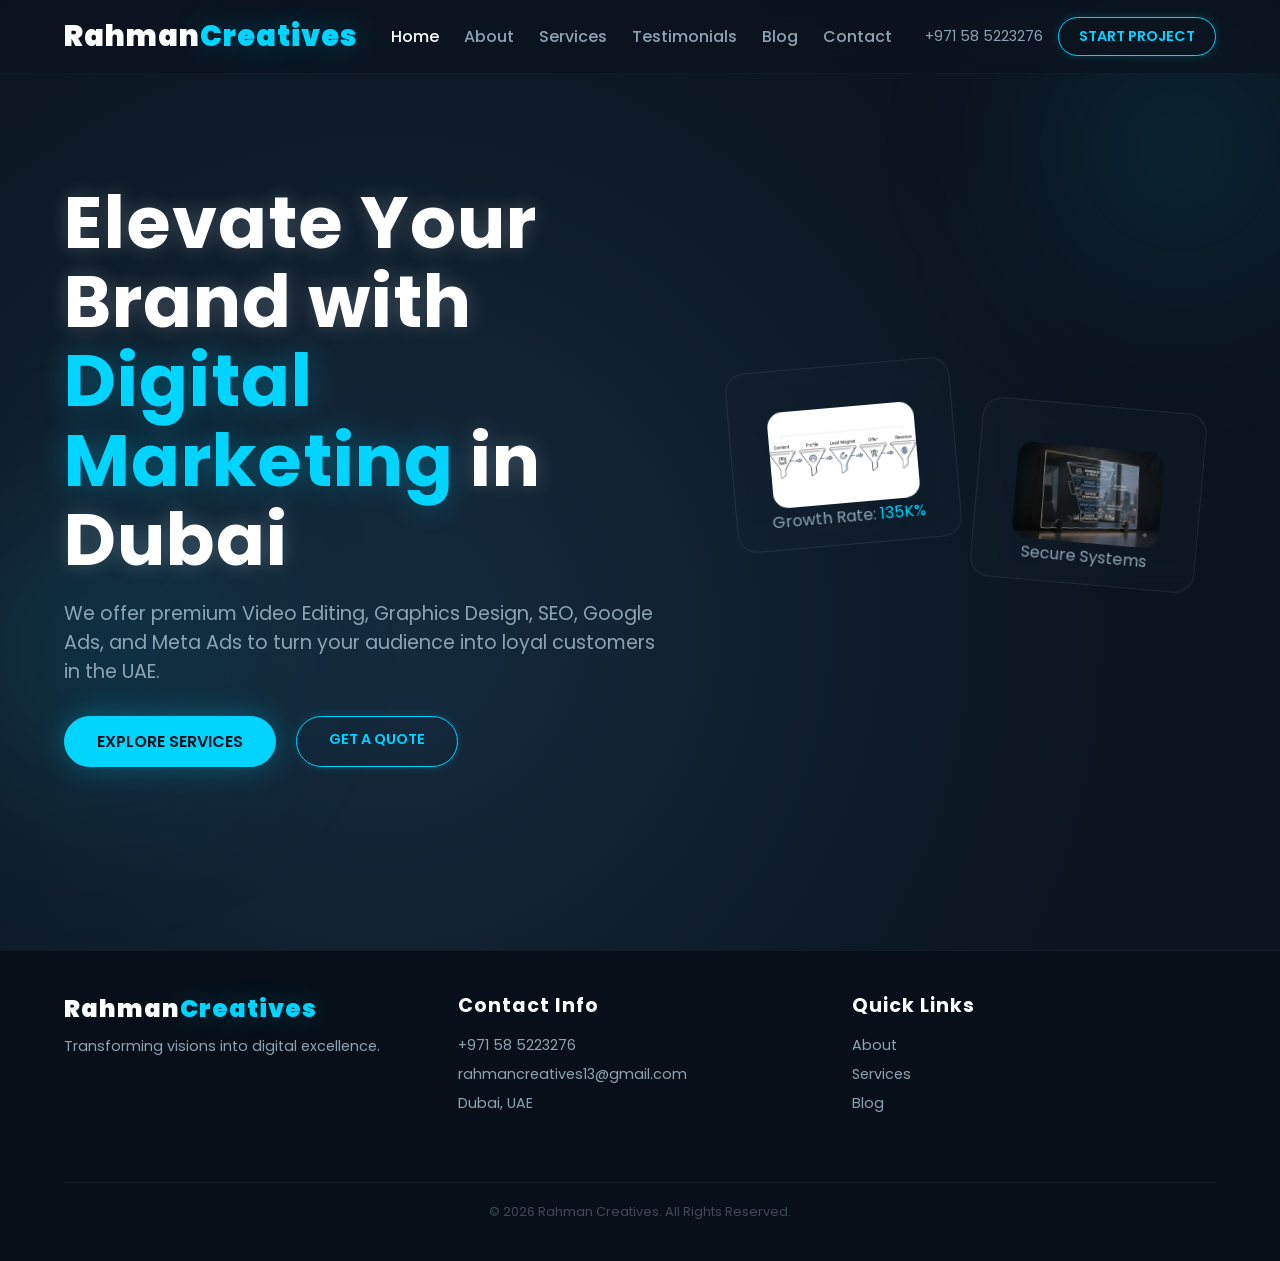
==== index.html @ 44f17cb0 "Update index.html" ====
<!DOCTYPE html>
<html lang="en">
<head><meta charset="UTF-8"><meta name="viewport" content="width=device-width, initial-scale=1.0">
    <title>Rahman Creatives | Digital Marketing Agency Dubai</title><link rel="stylesheet" href="style.css"></head>
   <meta name="google-site-verification" content="46YvqNjGT_FMGqteTcogHSU5U0Yq-ByYi4ok2h6NXv8" />

<script type="application/ld+json">
{
"@context": "https://schema.org",
"@type": "ProfessionalService",
"name": "Rahman Creatives",
"url": "https://www.rahmancreatives.com/",
"logo": "images/Rahman Creatives Logo PNG.png",
"description": "Dubai-based Digital Marketing Agency.",
"telephone": "+971585223276",
"address": {
"@type": "00000",
"addressLocality": "Dubai",
"addressCountry": "AE"
},
"areaServed": "AE",
"sameAs": [
"https://www.instagram.com/rahmancreatives",
"https://www.linkedin.com/company/rahmancreatives"
],
"hasOfferCatalog": {
"@type": "OfferCatalog",
"name": "Creative Services",
"itemListElement": [
{
"@type": "Offer",
"itemOffered": {
"@type": "Service",
"name": "Video Editing & Production"
}
},
{
"@type": "Offer",
"itemOffered": {
"@type": "Service",
"name": "Graphics Design & Branding"
}
},
{
"@type": "Offer",
"itemOffered": {
"@type": "Service",
"name": "Web Development"
}
},
{
"@type": "Offer",
"itemOffered": {
"@type": "Service",
"name": "Search Engine Optimization (SEO)"
}
}
]
}
}
</script>

<script src="https://analytics.ahrefs.com/analytics.js" data-key="FGDHFt4u7MllRqXrxPgzIg" async></script>
<body>
    <header>
        <div class="logo">Rahman<span>Creatives</span></div>
        <nav><ul class="nav-links">
            <li><a href="index.html" class="active">Home</a></li>
            <li><a href="about-us.html">About</a></li>
            <li><a href="services.html">Services</a></li>
            <li><a href="testimonial.html">Testimonials</a></li>
            <li><a href="blog.html">Blog</a></li>
            <li><a href="contact.html">Contact</a></li></ul><div class="menu-toggle">☰</div></nav>


        <div class="contact-info-header"><span>+971 58 5223276</span><a href="contact.html" class="btn-neon" style="padding: 8px 20px; text-decoration: none;">Start Project</a></div>
    </header>

    <section style="min-height: 100vh; display: flex; align-items: center; justify-content: space-between; gap: 40px; flex-wrap: wrap;">
        <div class="glow-orb left"></div><div class="glow-orb right"></div>
        <div style="max-width: 600px; position: relative; z-index: 10;">
            <h1 style="font-size: 4.5rem; line-height: 1.1; margin-bottom: 20px;" class="glow-text">Elevate Your Brand with <span class="neon-text">Digital Marketing</span> in Dubai</h1>
            <p style="color: var(--text-muted); font-size: 1.2rem; margin-bottom: 30px;">We offer premium Video Editing, Graphics Design, SEO, Google Ads, and Meta Ads to turn your audience into loyal customers in the UAE.</p>
            <div style="display: flex; gap: 20px;"><a href="services.html" class="btn-solid">Explore Services</a><a href="contact.html" class="btn-neon" style="text-decoration: none;">Get a Quote</a></div>
        </div>
        <div style="position: relative; z-index: 10; width: 100%; max-width: 500px; display: flex; flex-wrap: wrap; justify-content: center; gap: 20px;">
            <div class="glass-card" style="padding: 20px; width: 45%; height: 180px; transform: rotate(-5deg);">
                
                <div class="img-placeholder" style="height: 100%; background: transparent; border: none;"> <img src="Gemini_Generated_Image_khp34bkhp34bkhp3.png" alt="" style="object-fit: cover; width: 80%;height: 70%;border-radius: 15px;"></div>
                <p style="color: var(--text-muted); margin-top: -20px; text-align: center;">Growth Rate: <span class="neon-text">135K%</span></p>
            </div>
            <div class="glass-card" style="padding: 20px; width: 45%; height: 180px; margin-top: 40px; transform: rotate(5deg);">
                <div class="img-placeholder" style="height: 100%; background: transparent; border: none;"><img src="Monetization Diagram (Luxury Glass Board).png" alt="" style="object-fit: cover; width: 80%;height: 70%;border-radius: 15px;"></div>
                <p style="color: var(--text-muted); margin-top: -20px; text-align: center;">Secure Systems</p>
            </div>
        </div>
    </section>

    <footer>
        <div class="footer-col"><div class="logo" style="font-size: 1.5rem;">Rahman<span>Creatives</span></div><p style="margin-top: 10px;">Transforming visions into digital excellence.</p></div>
        <div class="footer-col"><h4>Contact Info</h4><a href="tel:+971585223276">+971 58 5223276</a><a href="mailto:rahmancreatives13@gmail.com">rahmancreatives13@gmail.com</a><p>Dubai, UAE</p></div>
        <div class="footer-col"><h4>Quick Links</h4><a href="about-us.html">About</a><a href="services.html">Services</a><a href="blog.html">Blog</a></div>
        <div class="copyright">© 2026 Rahman Creatives. All Rights Reserved.</div>
    </footer>
</body>
</html>
---- style.css ----
@import url('https://fonts.googleapis.com/css2?family=Poppins:wght@300;400;500;600;700&display=swap');

/* Fallback for Ronzino (Uses a heavy, bold System font if you don't own Ronzino) */
@font-face { font-family: 'Ronzino'; src: local('Montserrat'), local('Teko'), local('Orbitron'); font-weight: 800; font-display: swap; }

:root {
    --bg-deep: #0b131e;
    --bg-gradient-start: #142b3e;
    --text-main: #ffffff;
    --text-muted: #8ba4b4;
    --accent-cyan: #00d4ff;
    --glass-bg: rgba(17, 30, 43, 0.3);
    --glass-border: rgba(255, 255, 255, 0.08);
    --neon-glow: 0 0 30px rgba(0, 212, 255, 0.3);
    --font-display: 'Ronzino', 'Poppins', sans-serif;
    --font-body: 'Poppins', sans-serif;
}

* { margin: 0; padding: 0; box-sizing: border-box; }
body {
    font-family: var(--font-body);
    background-color: var(--bg-deep);
    background-image: radial-gradient(circle at 30% 50%, var(--bg-gradient-start) 0%, var(--bg-deep) 70%);
    color: var(--text-main);
    overflow-x: hidden;
}
h1, h2, h3, h4, .logo { font-family: var(--font-display); letter-spacing: 1px; }

/* --- Neon Glow Utilities --- */
.glass-card {
    background: var(--glass-bg);
    backdrop-filter: blur(12px);
    -webkit-backdrop-filter: blur(12px);
    border: 1px solid var(--glass-border);
    border-radius: 20px;
}
.glow-text { color: white; text-shadow: 0 0 20px rgba(255, 255, 255, 0.2); }
.neon-text { color: var(--accent-cyan); text-shadow: var(--neon-glow); }
.btn-neon {
    display: inline-block;
    background: transparent;
    color: var(--accent-cyan);
    border: 1px solid var(--accent-cyan);
    padding: 12px 32px;
    border-radius: 30px;
    font-weight: 600;
    font-family: var(--font-body);
    cursor: pointer;
    transition: all 0.3s ease;
    box-shadow: 0 0 10px rgba(0, 212, 255, 0.2);
    text-transform: uppercase;
    font-size: 0.9rem;
}
.btn-neon:hover { background: var(--accent-cyan); color: var(--bg-deep); box-shadow: var(--neon-glow); transform: translateY(-2px); text-decoration: none;}
.btn-solid {
    background: var(--accent-cyan); color: var(--bg-deep); border: 1px solid var(--accent-cyan);
    padding: 12px 32px; border-radius: 30px; font-weight: 600; cursor: pointer;
    transition: all 0.3s ease; box-shadow: var(--neon-glow); text-transform: uppercase; text-decoration: none;
}
.btn-solid:hover { box-shadow: 0 0 40px rgba(0, 212, 255, 0.6); transform: translateY(-2px); color: black; }

/* --- Animated Background Glows --- */
.glow-orb {
    position: absolute; width: 400px; height: 400px;
    background: radial-gradient(circle, rgba(0, 212, 255, 0.15), transparent 70%);
    border-radius: 50%; filter: blur(80px); z-index: 0; pointer-events: none;
    animation: floatGlow 10s infinite alternate ease-in-out;
}
.glow-orb.right { right: -100px; top: -50px; animation-delay: 2s; }
.glow-orb.left { left: -100px; bottom: 50px; }
@keyframes floatGlow {
    0% { transform: translate(0, 0) scale(1); }
    100% { transform: translate(30px, -30px) scale(1.2); }
}

/* --- Header --- */
header {
    position: fixed; top: 0; width: 100%; padding: 15px 5%; z-index: 1000;
    background: rgba(11, 19, 30, 0.7); backdrop-filter: blur(12px);
    border-bottom: 1px solid rgba(255,255,255,0.03);
    display: flex; justify-content: space-between; align-items: center;
}
.logo { font-size: 1.8rem; font-weight: 900; color: white; }
.logo span { color: var(--accent-cyan); text-shadow: var(--neon-glow); }
.nav-links { display: flex; gap: 25px; list-style: none; }
.nav-links a {
    font-weight: 500; color: var(--text-muted); text-decoration: none; transition: 0.3s; position: relative;
}
.nav-links a:hover, .nav-links a.active { color: white; }
.nav-links a::after {
    content: ''; position: absolute; width: 0%; height: 2px; bottom: -5px; left: 0;
    background: var(--accent-cyan); box-shadow: var(--neon-glow); transition: 0.3s;
}
.nav-links a:hover::after { width: 100%; }
.contact-info-header { display: flex; align-items: center; gap: 15px; color: var(--text-muted); font-size: 0.9rem;}
.menu-toggle { display: none; cursor: pointer; font-size: 1.5rem; color: white; }

@media (max-width: 900px) {
    .nav-links { display: none; flex-direction: column; position: absolute; top: 100%; left: 0; width: 100%; background: #0b131e; padding: 20px; border-bottom: 1px solid var(--accent-cyan); }
    .nav-links.active { display: flex; }
    .menu-toggle { display: block; }
    .contact-info-header span { display: none; }
}

/* --- Global Elements --- */
section { padding: 100px 5% 50px; position: relative; }
.section-title { text-align: center; margin-bottom: 50px; position: relative; z-index: 10;}
.section-title h2 { font-size: 3rem; margin-bottom: 10px; }
.section-title p { color: var(--text-muted); font-size: 1.1rem; }

/* Shimmering Image Placeholder */
.img-placeholder {
    background: linear-gradient(110deg, #1c2a39 30%, #2b3f53 50%, #1c2a39 70%);
    background-size: 200% 100%;
    animation: shimmer 3s infinite;
    border-radius: 15px; width: 100%; height: 300px;
    display: flex; align-items: center; justify-content: center;
    color: #4b657b; font-weight: 500; border: 1px solid rgba(255,255,255,0.05);
    position: relative; overflow: hidden;
}
.img-placeholder::before {
    content: ''; position: absolute; top: 0; left: -100%; width: 100%; height: 100%;
    background: linear-gradient(90deg, transparent, rgba(0, 212, 255, 0.1), transparent);
    animation: lightSweep 4s infinite;
}
@keyframes shimmer { 0% { background-position: -200% 0; } 100% { background-position: 200% 0; } }
@keyframes lightSweep { 0% { left: -100%; } 100% { left: 100%; } }

/* --- Footer --- */
footer {
    background: #080f18; padding: 40px 5%; border-top: 1px solid rgba(255,255,255,0.05);
    display: flex; flex-wrap: wrap; gap: 30px; margin-top: 50px;
}
.footer-col { flex: 1; min-width: 200px; }
.footer-col h4 { margin-bottom: 15px; font-size: 1.2rem; }
.footer-col p, .footer-col a { color: var(--text-muted); display: block; margin-bottom: 8px; font-size: 0.9rem; text-decoration: none; }
.footer-col a:hover { color: var(--accent-cyan); }
.copyright { width: 100%; text-align: center; margin-top: 30px; color: #3b4b5a; font-size: 0.8rem; border-top: 1px solid rgba(255,255,255,0.05); padding-top: 20px; }
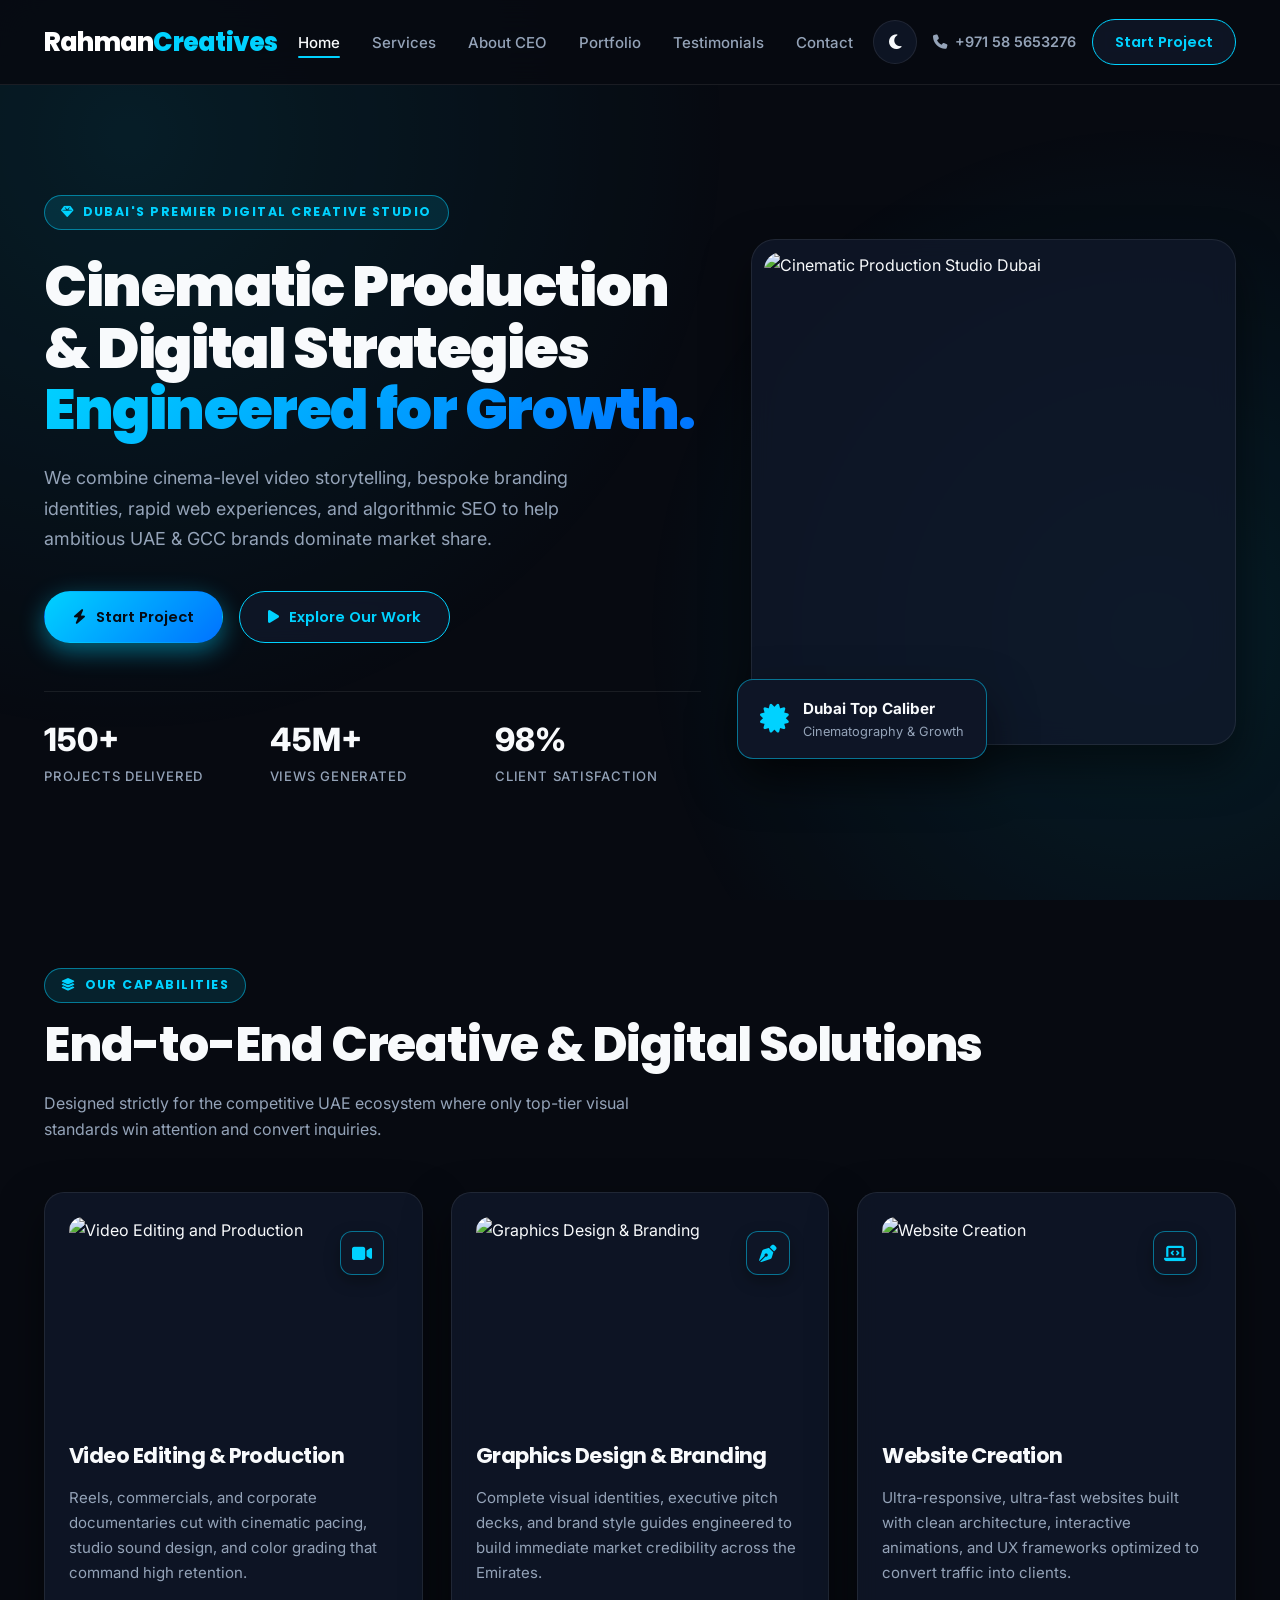
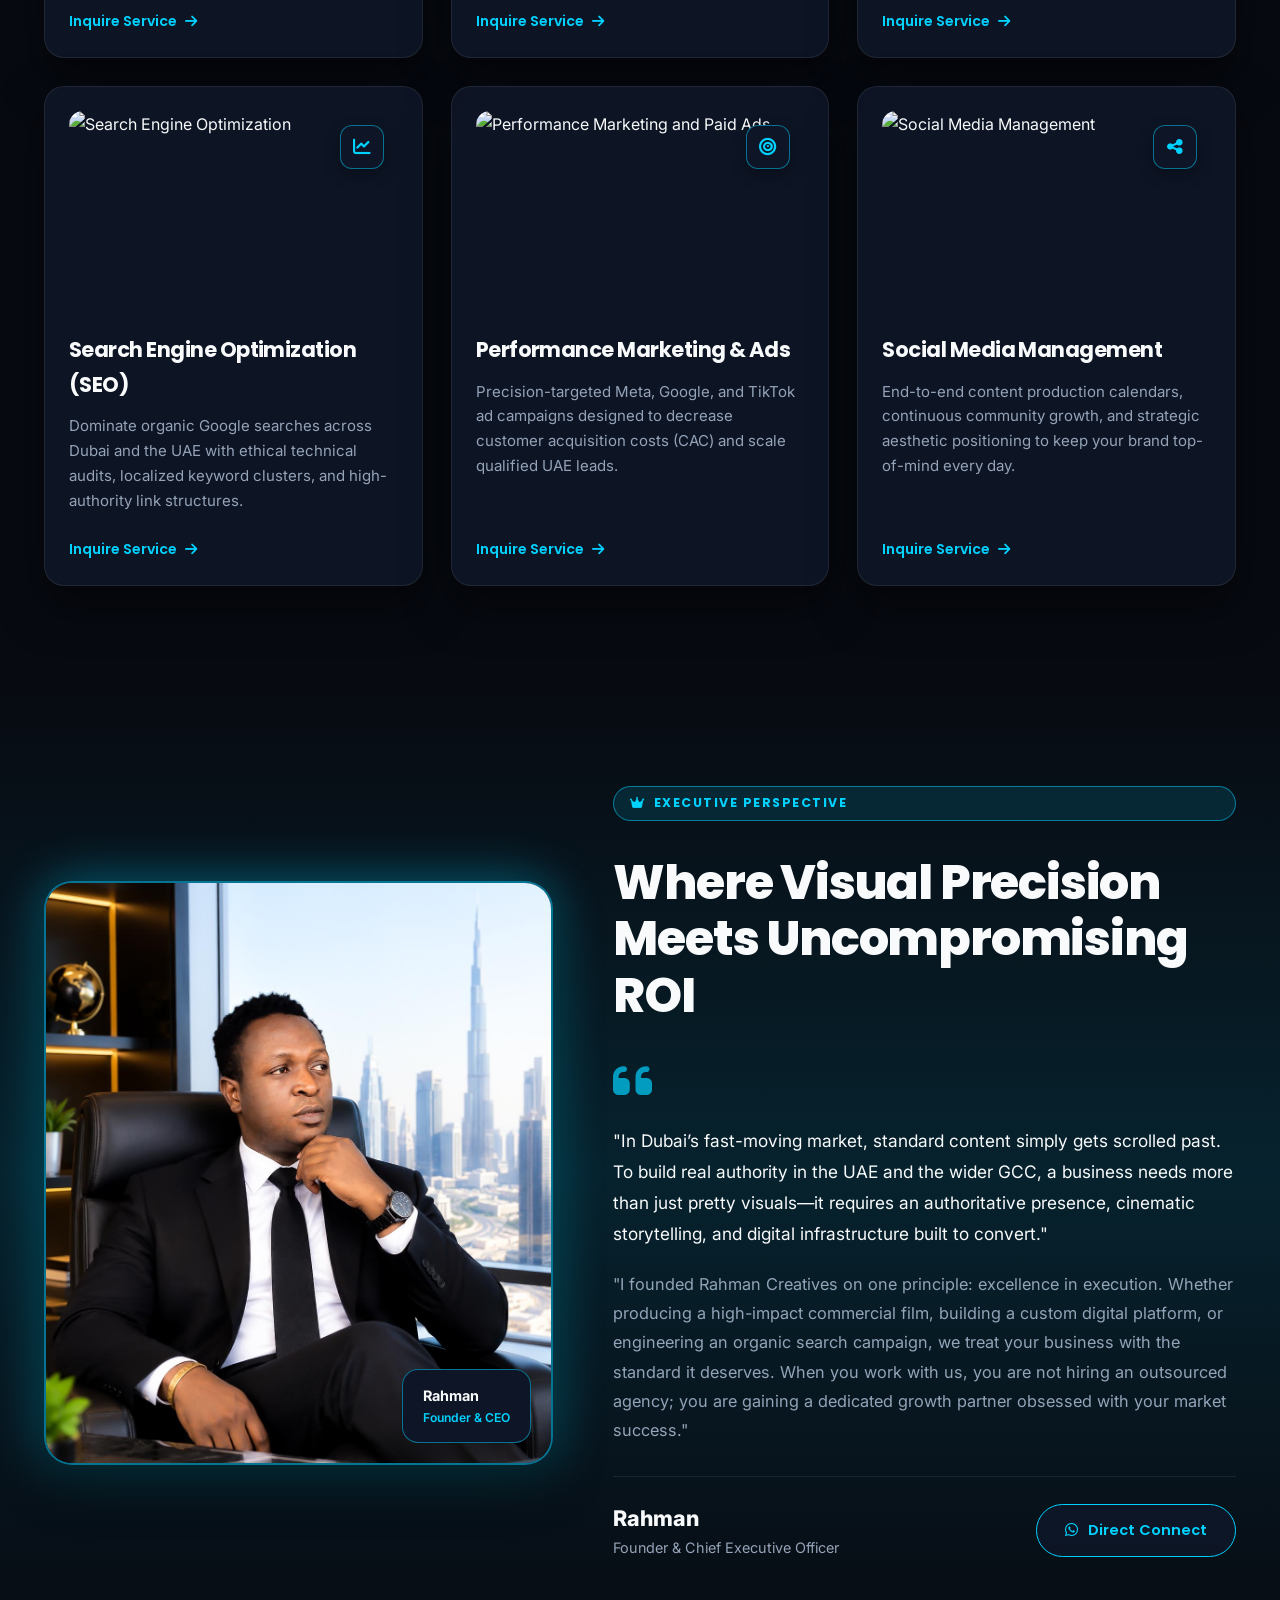
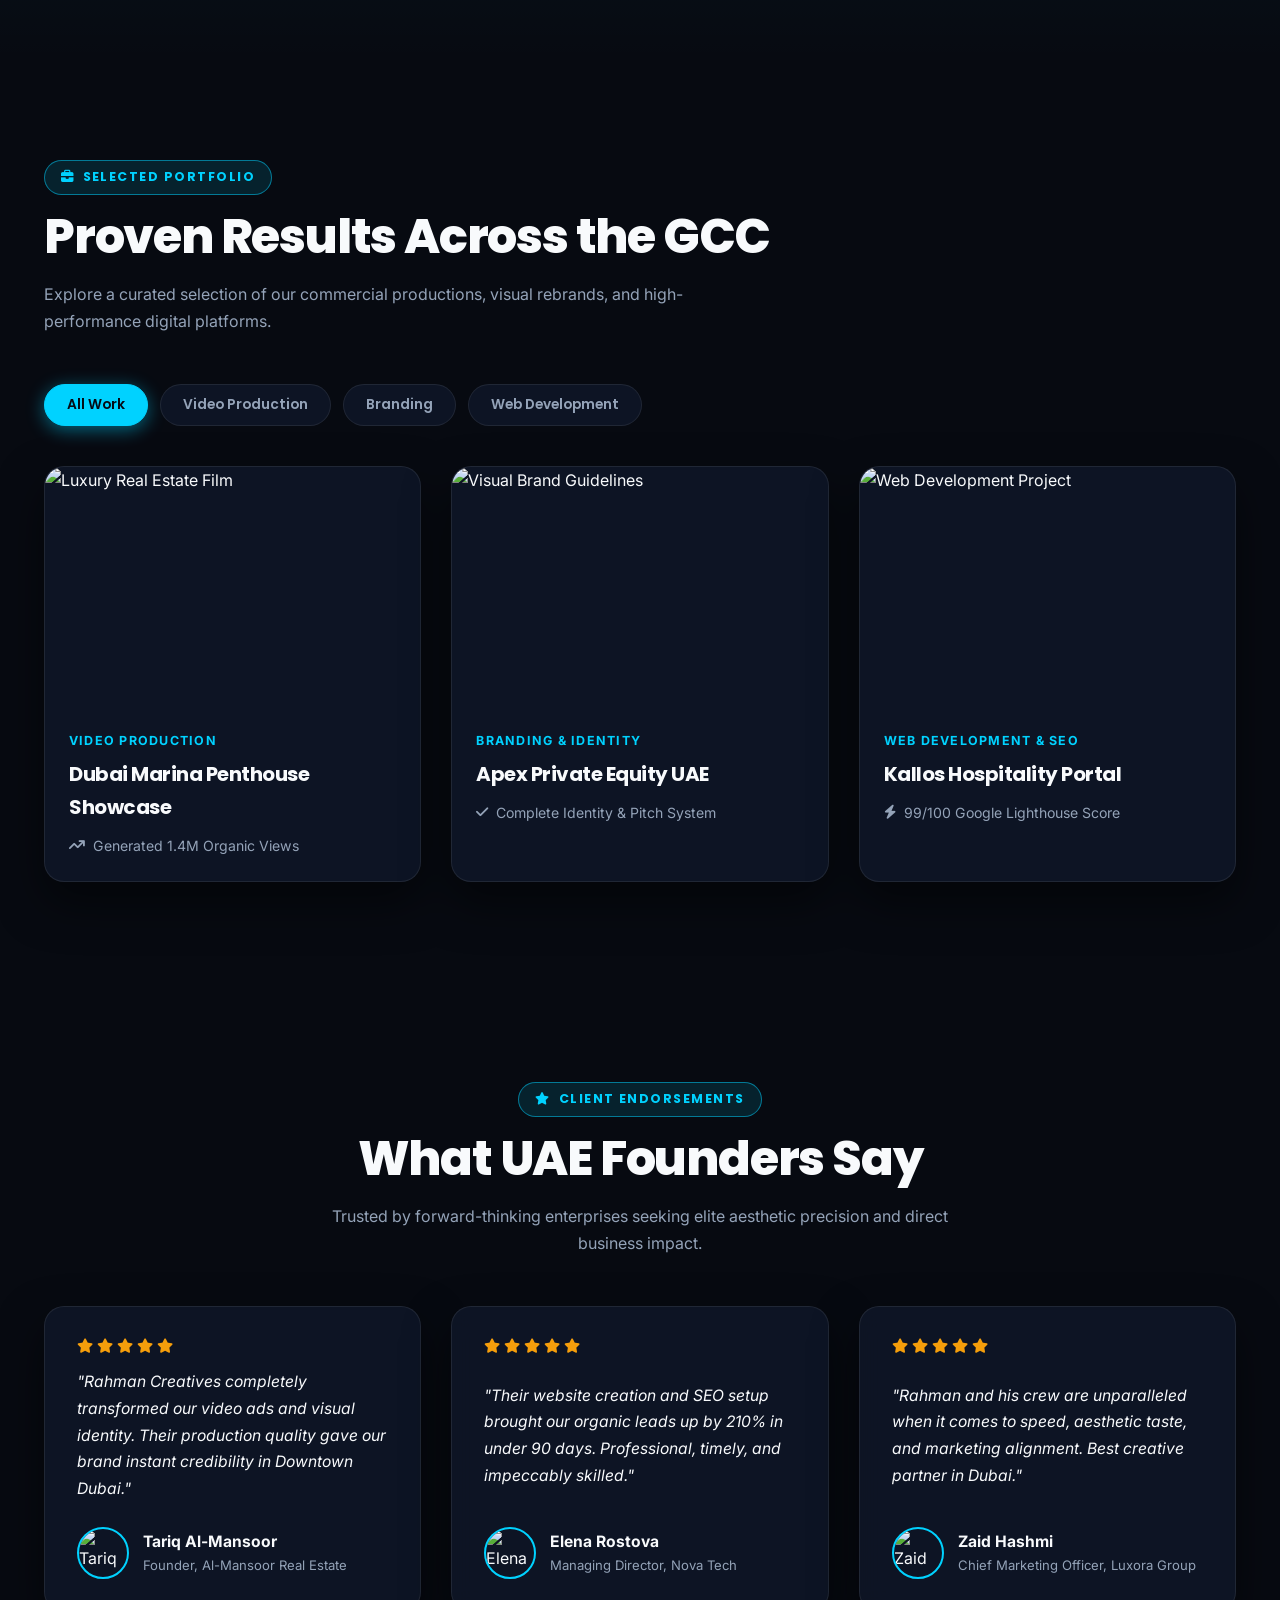
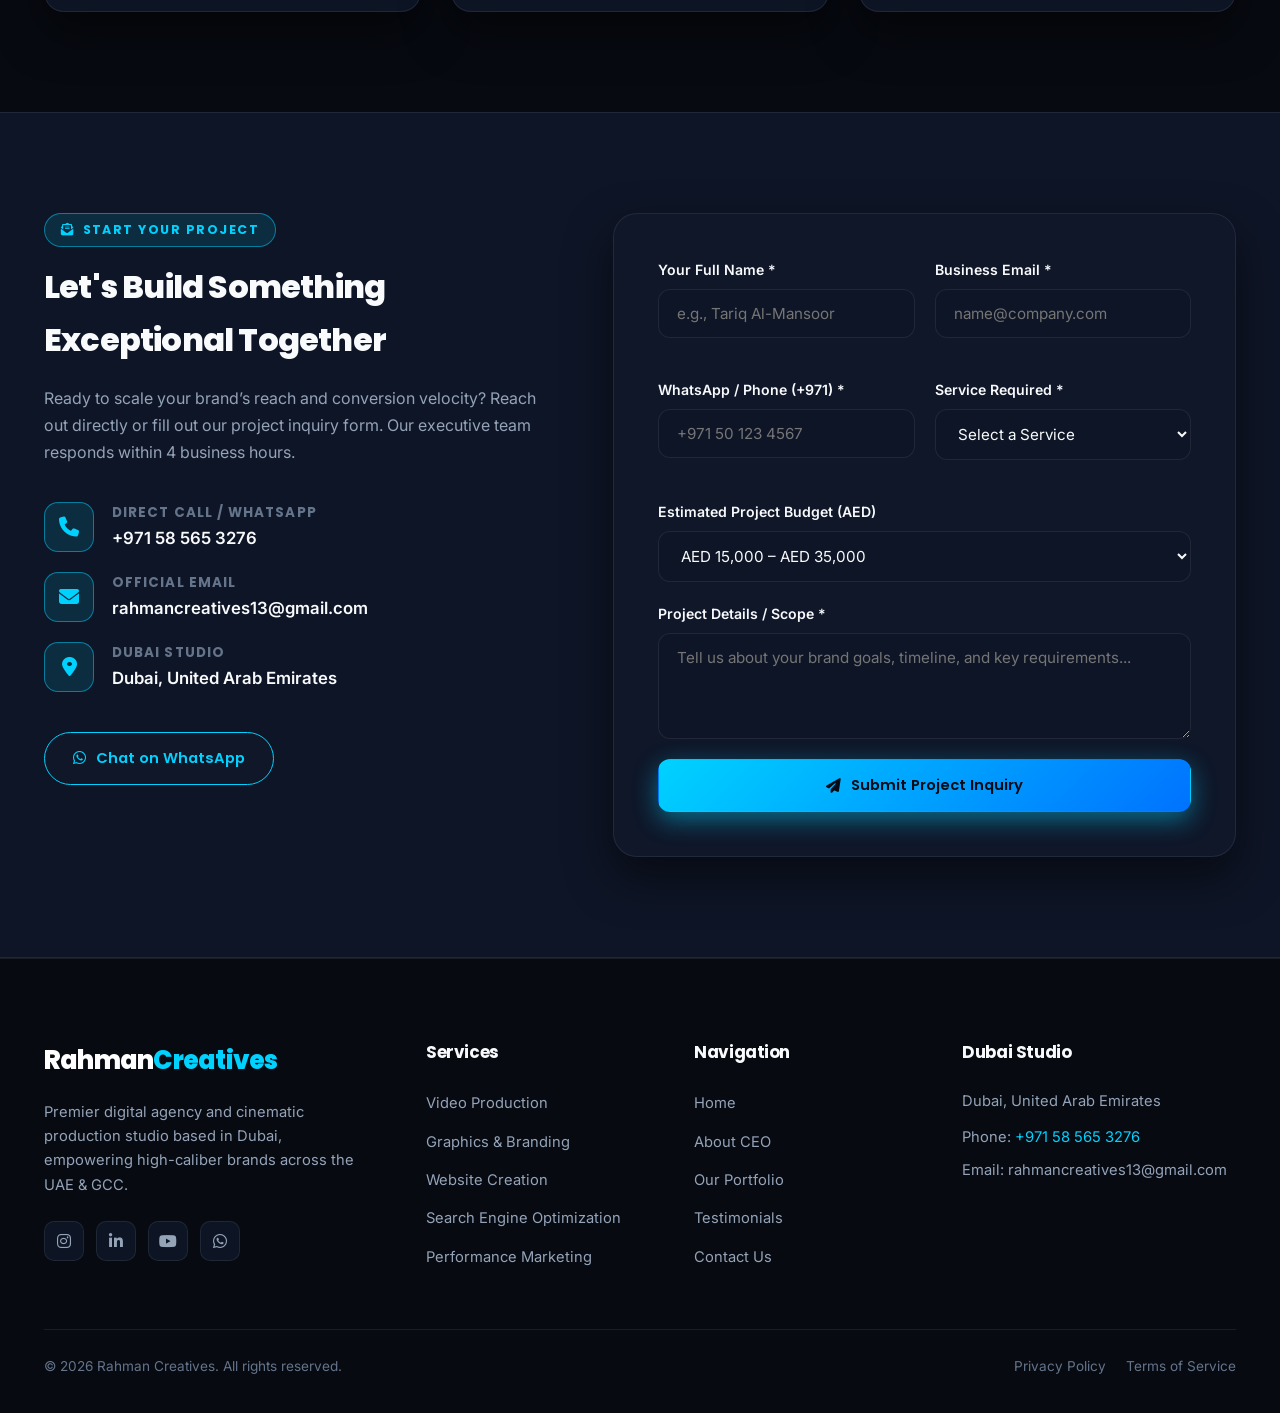
==== commit 498c4c1c: "Rename rahmancreatives_luxury_agency_website (2).html to index.html" ====
--- a/index.html
+++ b/index.html
@@ -1,106 +1,2343 @@
-<!DOCTYPE html>
-<html lang="en">
-<head><meta charset="UTF-8"><meta name="viewport" content="width=device-width, initial-scale=1.0">
-    <title>Rahman Creatives | Digital Marketing Agency Dubai</title><link rel="stylesheet" href="style.css"></head>
-   <meta name="google-site-verification" content="46YvqNjGT_FMGqteTcogHSU5U0Yq-ByYi4ok2h6NXv8" />
-
-<script type="application/ld+json">
-{
-"@context": "https://schema.org",
-"@type": "ProfessionalService",
-"name": "Rahman Creatives",
-"url": "https://www.rahmancreatives.com/",
-"logo": "images/Rahman Creatives Logo PNG.png",
-"description": "Dubai-based Digital Marketing Agency.",
-"telephone": "+971585223276",
-"address": {
-"@type": "00000",
-"addressLocality": "Dubai",
-"addressCountry": "AE"
-},
-"areaServed": "AE",
-"sameAs": [
-"https://www.instagram.com/rahmancreatives",
-"https://www.linkedin.com/company/rahmancreatives"
-],
-"hasOfferCatalog": {
-"@type": "OfferCatalog",
-"name": "Creative Services",
-"itemListElement": [
-{
-"@type": "Offer",
-"itemOffered": {
-"@type": "Service",
-"name": "Video Editing & Production"
-}
-},
-{
-"@type": "Offer",
-"itemOffered": {
-"@type": "Service",
-"name": "Graphics Design & Branding"
-}
-},
-{
-"@type": "Offer",
-"itemOffered": {
-"@type": "Service",
-"name": "Web Development"
-}
-},
-{
-"@type": "Offer",
-"itemOffered": {
-"@type": "Service",
-"name": "Search Engine Optimization (SEO)"
-}
-}
-]
-}
-}
-</script>
-
-<script src="https://analytics.ahrefs.com/analytics.js" data-key="FGDHFt4u7MllRqXrxPgzIg" async></script>
-<body>
-    <header>
-        <div class="logo">Rahman<span>Creatives</span></div>
-        <nav><ul class="nav-links">
-            <li><a href="index.html" class="active">Home</a></li>
-            <li><a href="about-us.html">About</a></li>
-            <li><a href="services.html">Services</a></li>
-            <li><a href="testimonial.html">Testimonials</a></li>
-            <li><a href="blog.html">Blog</a></li>
-            <li><a href="contact.html">Contact</a></li></ul><div class="menu-toggle">☰</div></nav>
-
-
-        <div class="contact-info-header"><span>+971 58 5223276</span><a href="contact.html" class="btn-neon" style="padding: 8px 20px; text-decoration: none;">Start Project</a></div>
-    </header>
-
-    <section style="min-height: 100vh; display: flex; align-items: center; justify-content: space-between; gap: 40px; flex-wrap: wrap;">
-        <div class="glow-orb left"></div><div class="glow-orb right"></div>
-        <div style="max-width: 600px; position: relative; z-index: 10;">
-            <h1 style="font-size: 4.5rem; line-height: 1.1; margin-bottom: 20px;" class="glow-text">Elevate Your Brand with <span class="neon-text">Digital Marketing</span> in Dubai</h1>
-            <p style="color: var(--text-muted); font-size: 1.2rem; margin-bottom: 30px;">We offer premium Video Editing, Graphics Design, SEO, Google Ads, and Meta Ads to turn your audience into loyal customers in the UAE.</p>
-            <div style="display: flex; gap: 20px;"><a href="services.html" class="btn-solid">Explore Services</a><a href="contact.html" class="btn-neon" style="text-decoration: none;">Get a Quote</a></div>
-        </div>
-        <div style="position: relative; z-index: 10; width: 100%; max-width: 500px; display: flex; flex-wrap: wrap; justify-content: center; gap: 20px;">
-            <div class="glass-card" style="padding: 20px; width: 45%; height: 180px; transform: rotate(-5deg);">
-                
-                <div class="img-placeholder" style="height: 100%; background: transparent; border: none;"> <img src="Gemini_Generated_Image_khp34bkhp34bkhp3.png" alt="" style="object-fit: cover; width: 80%;height: 70%;border-radius: 15px;"></div>
-                <p style="color: var(--text-muted); margin-top: -20px; text-align: center;">Growth Rate: <span class="neon-text">135K%</span></p>
-            </div>
-            <div class="glass-card" style="padding: 20px; width: 45%; height: 180px; margin-top: 40px; transform: rotate(5deg);">
-                <div class="img-placeholder" style="height: 100%; background: transparent; border: none;"><img src="Monetization Diagram (Luxury Glass Board).png" alt="" style="object-fit: cover; width: 80%;height: 70%;border-radius: 15px;"></div>
-                <p style="color: var(--text-muted); margin-top: -20px; text-align: center;">Secure Systems</p>
-            </div>
-        </div>
-    </section>
-
-    <footer>
-        <div class="footer-col"><div class="logo" style="font-size: 1.5rem;">Rahman<span>Creatives</span></div><p style="margin-top: 10px;">Transforming visions into digital excellence.</p></div>
-        <div class="footer-col"><h4>Contact Info</h4><a href="tel:+971585223276">+971 58 5223276</a><a href="mailto:rahmancreatives13@gmail.com">rahmancreatives13@gmail.com</a><p>Dubai, UAE</p></div>
-        <div class="footer-col"><h4>Quick Links</h4><a href="about-us.html">About</a><a href="services.html">Services</a><a href="blog.html">Blog</a></div>
-        <div class="copyright">© 2026 Rahman Creatives. All Rights Reserved.</div>
-    </footer>
-</body>
-</html>
+<!doctype html>
+<html lang="en" data-theme="dark">
+  <head>
+    <meta charset="UTF-8" />
+    <meta name="viewport" content="width=device-width, initial-scale=1.0" />
+    <title>
+      Rahman Creatives | Dubai's Premier Digital Agency & Production Studio
+    </title>
+    <meta
+      name="description"
+      content="Cinematic video production, bespoke branding, ultra-fast website creation, and high-impact SEO for UAE enterprises."
+    />
+
+    <!-- Google Fonts: Poppins (Display/Headings) & Inter (Body) -->
+    <link rel="preconnect" href="https://fonts.googleapis.com" />
+    <link rel="preconnect" href="https://fonts.gstatic.com" crossorigin />
+    <link
+      href="https://fonts.googleapis.com/css2?family=Inter:wght@300;400;500;600;700&family=Poppins:wght@400;500;600;700;800;900&display=swap"
+      rel="stylesheet"
+    />
+
+    <!-- FontAwesome Icons -->
+    <link
+      rel="stylesheet"
+      href="https://cdnjs.cloudflare.com/ajax/libs/font-awesome/6.5.1/css/all.min.css"
+    />
+
+    <style>
+      /* ==========================================================================
+       THEME VARIABLES & DESIGN SYSTEM (DARK & LIGHT HIGH-CONTRAST)
+       ========================================================================== */
+      :root {
+        /* Dark Theme Defaults */
+        --bg-body: #070a11;
+        --bg-surface: #0e1526;
+        --bg-card: rgba(16, 24, 43, 0.75);
+        --bg-card-hover: rgba(23, 35, 62, 0.9);
+        --bg-header: rgba(7, 10, 17, 0.88);
+
+        --text-main: #f8fafc;
+        --text-muted: #94a3b8;
+        --text-dim: #64748b;
+        --logo-rahman: #ffffff;
+
+        --cyan-accent: #00d2ff;
+        --cyan-glow: rgba(0, 210, 255, 0.45);
+        --cyan-subtle: rgba(0, 210, 255, 0.12);
+        --border-subtle: rgba(255, 255, 255, 0.08);
+        --border-hover: rgba(0, 210, 255, 0.5);
+
+        --card-shadow: 0 20px 45px rgba(0, 0, 0, 0.5);
+        --accent-grad: linear-gradient(135deg, #00d2ff 0%, #0072ff 100%);
+        --btn-text-color: #050b14;
+
+        --font-heading: "Poppins", sans-serif;
+        --font-body: "Inter", sans-serif;
+        --transition-default: all 0.35s cubic-bezier(0.16, 1, 0.3, 1);
+      }
+
+      [data-theme="light"] {
+        /* Light Theme (Crisp, High-Contrast Studio Aesthetic) */
+        --bg-body: #f8fafc;
+        --bg-surface: #ffffff;
+        --bg-card: rgba(255, 255, 255, 0.9);
+        --bg-card-hover: #ffffff;
+        --bg-header: rgba(248, 250, 252, 0.92);
+
+        --text-main: #0f172a;
+        --text-muted: #334155;
+        --text-dim: #64748b;
+        --logo-rahman: #0f172a;
+
+        --cyan-accent: #0090b8;
+        --cyan-glow: rgba(0, 144, 184, 0.25);
+        --cyan-subtle: rgba(0, 144, 184, 0.1);
+        --border-subtle: rgba(15, 23, 42, 0.1);
+        --border-hover: rgba(0, 144, 184, 0.6);
+
+        --card-shadow: 0 15px 35px rgba(15, 23, 42, 0.07);
+        --accent-grad: linear-gradient(135deg, #0090b8 0%, #0056b3 100%);
+        --btn-text-color: #ffffff;
+      }
+
+      /* Reset & Global */
+      *,
+      *::before,
+      *::after {
+        box-sizing: border-box;
+        margin: 0;
+        padding: 0;
+      }
+
+      html {
+        scroll-behavior: smooth;
+      }
+
+      body {
+        background-color: var(--bg-body);
+        color: var(--text-main);
+        font-family: var(--font-body);
+        line-height: 1.65;
+        overflow-x: hidden;
+        transition:
+          background-color 0.4s ease,
+          color 0.4s ease;
+        -webkit-font-smoothing: antialiased;
+      }
+
+      h1,
+      h2,
+      h3,
+      h4,
+      h5,
+      h6 {
+        font-family: var(--font-heading);
+        letter-spacing: -0.025em;
+        color: var(--text-main);
+      }
+
+      a {
+        text-decoration: none;
+        color: inherit;
+      }
+
+      img {
+        max-width: 100%;
+        height: auto;
+        display: block;
+      }
+
+      /* Subtle ambient background glow */
+      .ambient-glow {
+        position: fixed;
+        inset: 0;
+        pointer-events: none;
+        z-index: 0;
+        background:
+          radial-gradient(
+            circle at 10% 15%,
+            var(--cyan-subtle) 0%,
+            transparent 45%
+          ),
+          radial-gradient(
+            circle at 90% 70%,
+            var(--cyan-subtle) 0%,
+            transparent 40%
+          );
+        opacity: 0.8;
+      }
+
+      .container {
+        width: 100%;
+        max-width: 1240px;
+        margin: 0 auto;
+        padding: 0 24px;
+        position: relative;
+        z-index: 1;
+      }
+
+      /* Common Components & Badges */
+      .badge {
+        display: inline-flex;
+        align-items: center;
+        gap: 8px;
+        padding: 6px 16px;
+        border-radius: 9999px;
+        font-family: var(--font-heading);
+        font-size: 0.78rem;
+        font-weight: 700;
+        letter-spacing: 0.12em;
+        text-transform: uppercase;
+        color: var(--cyan-accent);
+        background: var(--cyan-subtle);
+        border: 1px solid var(--border-hover);
+        margin-bottom: 14px;
+      }
+
+      .section-title {
+        font-size: clamp(2rem, 3.8vw, 3rem);
+        font-weight: 800;
+        line-height: 1.18;
+        margin-bottom: 16px;
+      }
+
+      .section-desc {
+        color: var(--text-muted);
+        font-size: clamp(1rem, 1.2vw, 1.1rem);
+        max-width: 650px;
+        margin-bottom: 50px;
+      }
+
+      /* Button System */
+      .btn {
+        display: inline-flex;
+        align-items: center;
+        justify-content: center;
+        gap: 10px;
+        padding: 13px 28px;
+        border-radius: 9999px;
+        font-family: var(--font-heading);
+        font-weight: 600;
+        font-size: 0.92rem;
+        cursor: pointer;
+        border: 1px solid transparent;
+        transition: var(--transition-default);
+        text-align: center;
+      }
+
+      .btn-primary {
+        background: var(--accent-grad);
+        color: var(--btn-text-color);
+        box-shadow: 0 8px 24px var(--cyan-glow);
+      }
+
+      .btn-primary:hover {
+        transform: translateY(-2px);
+        box-shadow: 0 12px 32px var(--cyan-glow);
+      }
+
+      .btn-outline {
+        background: var(--bg-card);
+        border-color: var(--cyan-accent);
+        color: var(--cyan-accent);
+        backdrop-filter: blur(8px);
+      }
+
+      .btn-outline:hover {
+        background: var(--cyan-subtle);
+        transform: translateY(-2px);
+      }
+
+      /* ==========================================================================
+       HEADER & NAVIGATION
+       ========================================================================== */
+      header {
+        position: sticky;
+        top: 0;
+        z-index: 100;
+        background: var(--bg-header);
+        backdrop-filter: blur(18px);
+        -webkit-backdrop-filter: blur(18px);
+        border-bottom: 1px solid var(--border-subtle);
+        transition: background 0.3s ease;
+      }
+
+      .nav-wrapper {
+        display: flex;
+        align-items: center;
+        justify-content: space-between;
+        height: 84px;
+      }
+
+      .brand-logo {
+        font-family: var(--font-heading);
+        font-size: 1.6rem;
+        font-weight: 800;
+        letter-spacing: -0.03em;
+        display: flex;
+        align-items: center;
+      }
+
+      .brand-logo .part-rahman {
+        color: var(--logo-rahman);
+        transition: color 0.3s ease;
+      }
+
+      .brand-logo .part-creatives {
+        color: #00d2ff;
+      }
+
+      [data-theme="light"] .brand-logo .part-creatives {
+        color: #0090b8;
+      }
+
+      .nav-links {
+        display: flex;
+        align-items: center;
+        gap: 32px;
+        list-style: none;
+      }
+
+      .nav-links a {
+        font-size: 0.94rem;
+        font-weight: 500;
+        color: var(--text-muted);
+        transition: var(--transition-default);
+        position: relative;
+      }
+
+      .nav-links a:hover,
+      .nav-links a.active {
+        color: var(--text-main);
+      }
+
+      .nav-links a.active::after {
+        content: "";
+        position: absolute;
+        bottom: -6px;
+        left: 0;
+        width: 100%;
+        height: 2px;
+        background: var(--cyan-accent);
+        border-radius: 2px;
+      }
+
+      .nav-actions {
+        display: flex;
+        align-items: center;
+        gap: 16px;
+      }
+
+      .phone-link {
+        display: flex;
+        align-items: center;
+        gap: 8px;
+        color: var(--text-muted);
+        font-size: 0.9rem;
+        font-weight: 600;
+        transition: var(--transition-default);
+      }
+
+      .phone-link:hover {
+        color: var(--cyan-accent);
+      }
+
+      .header-cta-btn {
+        display: inline-flex;
+      }
+
+      /* Theme Switcher Button */
+      .theme-toggle-btn {
+        width: 44px;
+        height: 44px;
+        border-radius: 50%;
+        background: var(--bg-card);
+        border: 1px solid var(--border-subtle);
+        color: var(--text-main);
+        display: flex;
+        align-items: center;
+        justify-content: center;
+        cursor: pointer;
+        font-size: 1.05rem;
+        transition: var(--transition-default);
+        flex-shrink: 0;
+      }
+
+      .theme-toggle-btn:hover {
+        border-color: var(--cyan-accent);
+        color: var(--cyan-accent);
+        transform: rotate(20deg);
+      }
+
+      .mobile-menu-toggle {
+        display: none;
+        width: 44px;
+        height: 44px;
+        border-radius: 12px;
+        background: var(--bg-card);
+        border: 1px solid var(--border-subtle);
+        color: var(--text-main);
+        font-size: 1.25rem;
+        cursor: pointer;
+        align-items: center;
+        justify-content: center;
+        transition: var(--transition-default);
+        flex-shrink: 0;
+      }
+
+      .mobile-menu-toggle:hover {
+        border-color: var(--cyan-accent);
+        color: var(--cyan-accent);
+      }
+
+      /* Mobile Navigation Drawer */
+      .mobile-nav {
+        display: none;
+        position: fixed;
+        top: 84px;
+        left: 0;
+        width: 100%;
+        max-height: calc(100vh - 84px);
+        overflow-y: auto;
+        background: var(--bg-surface);
+        border-bottom: 1px solid var(--border-subtle);
+        padding: 24px;
+        box-shadow: 0 20px 40px rgba(0, 0, 0, 0.35);
+        z-index: 99;
+        transform: translateY(-120%);
+        transition: transform 0.4s cubic-bezier(0.16, 1, 0.3, 1);
+      }
+
+      .mobile-nav.open {
+        transform: translateY(0);
+      }
+
+      .mobile-nav ul {
+        list-style: none;
+        display: flex;
+        flex-direction: column;
+        gap: 16px;
+        margin-bottom: 24px;
+      }
+
+      .mobile-nav ul li a {
+        font-size: 1.1rem;
+        font-weight: 600;
+        color: var(--text-main);
+        display: block;
+        padding: 6px 0;
+        transition: color 0.2s ease;
+      }
+
+      .mobile-nav ul li a:hover {
+        color: var(--cyan-accent);
+      }
+
+      .mobile-nav-footer {
+        display: flex;
+        flex-direction: column;
+        gap: 14px;
+        padding-top: 18px;
+        border-top: 1px solid var(--border-subtle);
+      }
+
+      .mobile-phone-link {
+        display: flex;
+        align-items: center;
+        justify-content: center;
+        gap: 10px;
+        padding: 12px;
+        border-radius: 12px;
+        background: var(--cyan-subtle);
+        color: var(--cyan-accent);
+        font-weight: 600;
+        font-size: 0.95rem;
+        border: 1px solid var(--border-hover);
+      }
+
+      .mobile-cta-btn {
+        width: 100%;
+        border-radius: 12px;
+        padding: 14px;
+      }
+
+      /* ==========================================================================
+       HERO SECTION
+       ========================================================================== */
+      .hero-section {
+        padding: clamp(60px, 10vw, 110px) 0 80px;
+      }
+
+      .hero-grid {
+        display: grid;
+        grid-template-columns: 1.15fr 0.85fr;
+        gap: 50px;
+        align-items: center;
+      }
+
+      .hero-title {
+        font-size: clamp(2.5rem, 4.4vw, 4rem);
+        font-weight: 900;
+        line-height: 1.1;
+        margin: 12px 0 22px;
+      }
+
+      .hero-title .highlight {
+        background: var(--accent-grad);
+        -webkit-background-clip: text;
+        -webkit-text-fill-color: transparent;
+      }
+
+      .hero-subtitle {
+        color: var(--text-muted);
+        font-size: clamp(1.05rem, 1.4vw, 1.2rem);
+        line-height: 1.7;
+        margin-bottom: 36px;
+        max-width: 580px;
+      }
+
+      .hero-cta-group {
+        display: flex;
+        flex-wrap: wrap;
+        gap: 16px;
+        margin-bottom: 48px;
+      }
+
+      .hero-metrics {
+        display: grid;
+        grid-template-columns: repeat(3, 1fr);
+        gap: 20px;
+        padding-top: 32px;
+        border-top: 1px solid var(--border-subtle);
+      }
+
+      .metric-value {
+        font-size: clamp(1.8rem, 2.5vw, 2.3rem);
+        font-weight: 800;
+        color: var(--text-main);
+        display: block;
+        line-height: 1;
+        margin-bottom: 6px;
+      }
+
+      .metric-label {
+        font-size: 0.82rem;
+        text-transform: uppercase;
+        letter-spacing: 0.06em;
+        color: var(--text-muted);
+        font-weight: 500;
+      }
+
+      .hero-visual-card {
+        position: relative;
+        border-radius: 24px;
+        padding: 12px;
+        background: var(--bg-card);
+        border: 1px solid var(--border-subtle);
+        box-shadow: var(--card-shadow);
+        backdrop-filter: blur(12px);
+      }
+
+      .hero-img-main {
+        width: 100%;
+        height: 480px;
+        object-fit: cover;
+        border-radius: 18px;
+      }
+
+      .hero-floating-stat {
+        position: absolute;
+        bottom: -15px;
+        left: -15px;
+        background: var(--bg-surface);
+        border: 1px solid var(--border-hover);
+        box-shadow: var(--card-shadow);
+        padding: 16px 22px;
+        border-radius: 16px;
+        display: flex;
+        align-items: center;
+        gap: 14px;
+      }
+
+      .hero-floating-stat i {
+        font-size: 1.8rem;
+        color: var(--cyan-accent);
+      }
+
+      /* ==========================================================================
+       SERVICES SECTION
+       ========================================================================== */
+      .services-section {
+        padding: 100px 0;
+      }
+
+      .services-grid {
+        display: grid;
+        grid-template-columns: repeat(auto-fit, minmax(320px, 1fr));
+        gap: 28px;
+      }
+
+      .service-card {
+        background: var(--bg-card);
+        border: 1px solid var(--border-subtle);
+        border-radius: 20px;
+        padding: 24px;
+        box-shadow: var(--card-shadow);
+        backdrop-filter: blur(12px);
+        transition: var(--transition-default);
+        display: flex;
+        flex-direction: column;
+      }
+
+      .service-card:hover {
+        background: var(--bg-card-hover);
+        border-color: var(--border-hover);
+        transform: translateY(-8px);
+        box-shadow: 0 25px 50px var(--cyan-glow);
+      }
+
+      .service-media {
+        position: relative;
+        height: 200px;
+        border-radius: 14px;
+        overflow: hidden;
+        margin-bottom: 22px;
+      }
+
+      .service-media img {
+        width: 100%;
+        height: 100%;
+        object-fit: cover;
+        transition: transform 0.6s ease;
+      }
+
+      .service-card:hover .service-media img {
+        transform: scale(1.08);
+      }
+
+      .service-icon-badge {
+        position: absolute;
+        top: 14px;
+        right: 14px;
+        width: 44px;
+        height: 44px;
+        border-radius: 12px;
+        background: var(--bg-surface);
+        border: 1px solid var(--border-hover);
+        color: var(--cyan-accent);
+        display: flex;
+        align-items: center;
+        justify-content: center;
+        font-size: 1.1rem;
+        box-shadow: 0 6px 16px rgba(0, 0, 0, 0.3);
+      }
+
+      .service-title {
+        font-size: 1.32rem;
+        font-weight: 700;
+        margin-bottom: 12px;
+      }
+
+      .service-desc {
+        color: var(--text-muted);
+        font-size: 0.94rem;
+        line-height: 1.65;
+        margin-bottom: 24px;
+        flex-grow: 1;
+      }
+
+      .service-link {
+        font-family: var(--font-heading);
+        font-size: 0.88rem;
+        font-weight: 600;
+        color: var(--cyan-accent);
+        display: inline-flex;
+        align-items: center;
+        gap: 8px;
+        transition: var(--transition-default);
+      }
+
+      .service-link:hover {
+        gap: 12px;
+      }
+
+      /* ==========================================================================
+       CEO SPOTLIGHT & STATEMENT
+       ========================================================================== */
+      .ceo-section {
+        padding: 100px 0;
+        background: linear-gradient(
+          180deg,
+          transparent 0%,
+          var(--cyan-subtle) 50%,
+          transparent 100%
+        );
+      }
+
+      .ceo-grid {
+        display: grid;
+        grid-template-columns: 0.9fr 1.1fr;
+        gap: 60px;
+        align-items: center;
+      }
+
+      .ceo-image-wrapper {
+        position: relative;
+      }
+
+      .ceo-frame {
+        position: relative;
+        border-radius: 28px;
+        overflow: hidden;
+        border: 2px solid var(--border-hover);
+        box-shadow:
+          var(--card-shadow),
+          0 0 50px var(--cyan-glow);
+        background: var(--bg-card);
+      }
+
+      .ceo-img {
+        width: 100%;
+        height: 580px;
+        object-fit: cover;
+        object-position: top center;
+      }
+
+      .ceo-stamp {
+        position: absolute;
+        bottom: 20px;
+        right: 20px;
+        background: var(--bg-surface);
+        border: 1px solid var(--border-hover);
+        border-radius: 16px;
+        padding: 14px 20px;
+        box-shadow: 0 10px 30px rgba(0, 0, 0, 0.4);
+        display: flex;
+        flex-direction: column;
+      }
+
+      .ceo-stamp-title {
+        font-size: 0.9rem;
+        font-weight: 700;
+        color: var(--text-main);
+      }
+
+      .ceo-stamp-sub {
+        font-size: 0.76rem;
+        color: var(--cyan-accent);
+        font-weight: 600;
+      }
+
+      .ceo-content-box {
+        display: flex;
+        flex-direction: column;
+        gap: 20px;
+      }
+
+      .quote-icon {
+        font-size: 2.8rem;
+        color: var(--cyan-accent);
+        opacity: 0.7;
+        line-height: 1;
+      }
+
+      .ceo-message {
+        font-size: clamp(1.05rem, 1.35vw, 1.2rem);
+        line-height: 1.8;
+        color: var(--text-main);
+        font-weight: 400;
+        position: relative;
+      }
+
+      .ceo-signature-block {
+        margin-top: 10px;
+        padding-top: 24px;
+        border-top: 1px solid var(--border-subtle);
+        display: flex;
+        align-items: center;
+        justify-content: space-between;
+        flex-wrap: wrap;
+        gap: 16px;
+      }
+
+      .ceo-name {
+        font-size: 1.35rem;
+        font-weight: 800;
+      }
+
+      .ceo-role {
+        color: var(--text-muted);
+        font-size: 0.9rem;
+      }
+
+      /* ==========================================================================
+       PORTFOLIO / SHOWCASE
+       ========================================================================== */
+      .portfolio-section {
+        padding: 100px 0;
+      }
+
+      .portfolio-filter-tabs {
+        display: flex;
+        gap: 12px;
+        flex-wrap: wrap;
+        margin-bottom: 40px;
+      }
+
+      .filter-btn {
+        padding: 10px 22px;
+        border-radius: 9999px;
+        background: var(--bg-card);
+        border: 1px solid var(--border-subtle);
+        color: var(--text-muted);
+        font-family: var(--font-heading);
+        font-size: 0.86rem;
+        font-weight: 600;
+        cursor: pointer;
+        transition: var(--transition-default);
+      }
+
+      .filter-btn:hover,
+      .filter-btn.active {
+        background: var(--cyan-accent);
+        color: var(--btn-text-color);
+        border-color: var(--cyan-accent);
+        box-shadow: 0 4px 18px var(--cyan-glow);
+      }
+
+      .portfolio-grid {
+        display: grid;
+        grid-template-columns: repeat(auto-fill, minmax(350px, 1fr));
+        gap: 30px;
+      }
+
+      .portfolio-item {
+        border-radius: 20px;
+        overflow: hidden;
+        background: var(--bg-card);
+        border: 1px solid var(--border-subtle);
+        box-shadow: var(--card-shadow);
+        transition: var(--transition-default);
+      }
+
+      .portfolio-item:hover {
+        border-color: var(--border-hover);
+        transform: translateY(-6px);
+        box-shadow: 0 20px 45px var(--cyan-glow);
+      }
+
+      .portfolio-thumb {
+        height: 240px;
+        overflow: hidden;
+        position: relative;
+      }
+
+      .portfolio-thumb img {
+        width: 100%;
+        height: 100%;
+        object-fit: cover;
+        transition: transform 0.5s ease;
+      }
+
+      .portfolio-item:hover .portfolio-thumb img {
+        transform: scale(1.06);
+      }
+
+      .portfolio-details {
+        padding: 24px;
+      }
+
+      .portfolio-category {
+        font-size: 0.78rem;
+        font-weight: 700;
+        text-transform: uppercase;
+        letter-spacing: 0.1em;
+        color: var(--cyan-accent);
+        margin-bottom: 6px;
+        display: block;
+      }
+
+      .portfolio-title {
+        font-size: 1.25rem;
+        font-weight: 700;
+        margin-bottom: 10px;
+      }
+
+      .portfolio-result {
+        font-size: 0.88rem;
+        color: var(--text-muted);
+        display: flex;
+        align-items: center;
+        gap: 8px;
+      }
+
+      /* ==========================================================================
+       TESTIMONIALS
+       ========================================================================== */
+      .testimonials-section {
+        padding: 100px 0;
+      }
+
+      .testimonials-grid {
+        display: grid;
+        grid-template-columns: repeat(auto-fit, minmax(320px, 1fr));
+        gap: 30px;
+      }
+
+      .testimonial-card {
+        background: var(--bg-card);
+        border: 1px solid var(--border-subtle);
+        border-radius: 20px;
+        padding: 32px;
+        box-shadow: var(--card-shadow);
+        display: flex;
+        flex-direction: column;
+        justify-content: space-between;
+        backdrop-filter: blur(12px);
+      }
+
+      .testi-stars {
+        color: #f59e0b;
+        font-size: 0.9rem;
+        margin-bottom: 16px;
+        display: flex;
+        gap: 4px;
+      }
+
+      .testi-quote {
+        font-size: 0.98rem;
+        line-height: 1.7;
+        color: var(--text-main);
+        font-style: italic;
+        margin-bottom: 24px;
+      }
+
+      .testi-author {
+        display: flex;
+        align-items: center;
+        gap: 14px;
+      }
+
+      .author-avatar {
+        width: 52px;
+        height: 52px;
+        border-radius: 50%;
+        object-fit: cover;
+        border: 2px solid var(--cyan-accent);
+      }
+
+      .author-name {
+        font-weight: 700;
+        font-size: 0.98rem;
+      }
+
+      .author-role {
+        font-size: 0.82rem;
+        color: var(--text-muted);
+      }
+
+      /* ==========================================================================
+       CONTACT SECTION (FORM + DETAILS)
+       ========================================================================== */
+      .contact-section {
+        padding: 100px 0;
+        background: var(--bg-surface);
+        border-top: 1px solid var(--border-subtle);
+        border-bottom: 1px solid var(--border-subtle);
+        transition: background 0.4s ease;
+      }
+
+      .contact-grid {
+        display: grid;
+        grid-template-columns: 0.9fr 1.1fr;
+        gap: 60px;
+      }
+
+      .contact-info-panel h3 {
+        font-size: 2rem;
+        font-weight: 800;
+        margin-bottom: 18px;
+      }
+
+      .contact-info-panel p {
+        color: var(--text-muted);
+        font-size: 1rem;
+        margin-bottom: 36px;
+        line-height: 1.7;
+      }
+
+      .contact-channels {
+        display: flex;
+        flex-direction: column;
+        gap: 20px;
+        margin-bottom: 40px;
+      }
+
+      .channel-item {
+        display: flex;
+        align-items: center;
+        gap: 18px;
+      }
+
+      .channel-icon {
+        width: 50px;
+        height: 50px;
+        border-radius: 14px;
+        background: var(--cyan-subtle);
+        border: 1px solid var(--border-hover);
+        color: var(--cyan-accent);
+        display: flex;
+        align-items: center;
+        justify-content: center;
+        font-size: 1.25rem;
+        flex-shrink: 0;
+      }
+
+      .channel-detail h4 {
+        font-size: 0.84rem;
+        text-transform: uppercase;
+        letter-spacing: 0.08em;
+        color: var(--text-dim);
+      }
+
+      .channel-detail a,
+      .channel-detail span {
+        font-weight: 600;
+        color: var(--text-main);
+        font-size: 1.05rem;
+      }
+
+      /* Interactive Form */
+      .contact-form-card {
+        background: var(--bg-card);
+        border: 1px solid var(--border-subtle);
+        border-radius: 24px;
+        padding: clamp(24px, 5vw, 44px);
+        box-shadow: var(--card-shadow);
+        backdrop-filter: blur(12px);
+      }
+
+      .form-row {
+        display: grid;
+        grid-template-columns: 1fr 1fr;
+        gap: 20px;
+        margin-bottom: 20px;
+      }
+
+      .form-group {
+        display: flex;
+        flex-direction: column;
+        gap: 8px;
+        margin-bottom: 20px;
+      }
+
+      .form-group label {
+        font-size: 0.88rem;
+        font-weight: 600;
+        color: var(--text-main);
+      }
+
+      .form-group input,
+      .form-group select,
+      .form-group textarea {
+        width: 100%;
+        padding: 14px 18px;
+        border-radius: 12px;
+        background: var(--bg-surface);
+        border: 1px solid var(--border-subtle);
+        color: var(--text-main);
+        font-family: var(--font-body);
+        font-size: 0.95rem;
+        outline: none;
+        transition: var(--transition-default);
+      }
+
+      .form-group input:focus,
+      .form-group select:focus,
+      .form-group textarea:focus {
+        border-color: var(--cyan-accent);
+        box-shadow: 0 0 16px var(--cyan-glow);
+      }
+
+      .form-alert {
+        display: none;
+        padding: 16px;
+        border-radius: 12px;
+        background: rgba(16, 185, 129, 0.15);
+        border: 1px solid rgba(16, 185, 129, 0.4);
+        color: #10b981;
+        font-size: 0.95rem;
+        font-weight: 600;
+        margin-bottom: 20px;
+        text-align: center;
+      }
+
+      /* ==========================================================================
+       FOOTER
+       ========================================================================== */
+      footer {
+        background: var(--bg-body);
+        padding: 80px 0 35px;
+        border-top: 1px solid var(--border-subtle);
+      }
+
+      .footer-grid {
+        display: grid;
+        grid-template-columns: 1.5fr 1fr 1fr 1.2fr;
+        gap: 40px;
+        margin-bottom: 60px;
+      }
+
+      .footer-brand p {
+        color: var(--text-muted);
+        font-size: 0.92rem;
+        margin: 18px 0 24px;
+        max-width: 320px;
+      }
+
+      .footer-social-links {
+        display: flex;
+        gap: 12px;
+      }
+
+      .footer-social-btn {
+        width: 40px;
+        height: 40px;
+        border-radius: 10px;
+        background: var(--bg-card);
+        border: 1px solid var(--border-subtle);
+        color: var(--text-muted);
+        display: flex;
+        align-items: center;
+        justify-content: center;
+        transition: var(--transition-default);
+      }
+
+      .footer-social-btn:hover {
+        color: var(--cyan-accent);
+        border-color: var(--cyan-accent);
+        transform: translateY(-3px);
+      }
+
+      .footer-col h4 {
+        font-size: 1.05rem;
+        font-weight: 700;
+        margin-bottom: 22px;
+        color: var(--text-main);
+      }
+
+      .footer-links-list {
+        list-style: none;
+        display: flex;
+        flex-direction: column;
+        gap: 12px;
+      }
+
+      .footer-links-list a {
+        color: var(--text-muted);
+        font-size: 0.92rem;
+        transition: var(--transition-default);
+      }
+
+      .footer-links-list a:hover {
+        color: var(--cyan-accent);
+        padding-left: 4px;
+      }
+
+      .footer-bottom {
+        border-top: 1px solid var(--border-subtle);
+        padding-top: 25px;
+        display: flex;
+        justify-content: space-between;
+        align-items: center;
+        flex-wrap: wrap;
+        gap: 16px;
+        font-size: 0.85rem;
+        color: var(--text-dim);
+      }
+
+      /* ==========================================================================
+       30-SECOND INTERVAL POP-UP BANNER
+       ========================================================================== */
+      .popup-overlay {
+        position: fixed;
+        inset: 0;
+        background: rgba(3, 7, 18, 0.85);
+        backdrop-filter: blur(10px);
+        -webkit-backdrop-filter: blur(10px);
+        z-index: 1000;
+        display: flex;
+        align-items: center;
+        justify-content: center;
+        padding: 20px;
+        opacity: 0;
+        pointer-events: none;
+        transition: opacity 0.4s ease;
+      }
+
+      .popup-overlay.active {
+        opacity: 1;
+        pointer-events: auto;
+      }
+
+      .popup-box {
+        background: var(--bg-surface);
+        border: 2px solid var(--border-hover);
+        border-radius: 24px;
+        box-shadow: 0 25px 70px var(--cyan-glow);
+        max-width: 520px;
+        width: 100%;
+        padding: clamp(28px, 5vw, 42px);
+        position: relative;
+        transform: translateY(25px) scale(0.96);
+        transition: all 0.4s cubic-bezier(0.16, 1, 0.3, 1);
+      }
+
+      .popup-overlay.active .popup-box {
+        transform: translateY(0) scale(1);
+      }
+
+      .popup-close {
+        position: absolute;
+        top: 18px;
+        right: 18px;
+        width: 36px;
+        height: 36px;
+        border-radius: 50%;
+        background: var(--bg-card);
+        border: 1px solid var(--border-subtle);
+        color: var(--text-muted);
+        cursor: pointer;
+        display: flex;
+        align-items: center;
+        justify-content: center;
+        font-size: 1.1rem;
+        transition: var(--transition-default);
+      }
+
+      .popup-close:hover {
+        color: var(--text-main);
+        border-color: var(--cyan-accent);
+      }
+
+      .popup-title {
+        font-size: clamp(1.4rem, 2.5vw, 1.8rem);
+        font-weight: 800;
+        margin-bottom: 10px;
+        line-height: 1.25;
+      }
+
+      .popup-subtitle {
+        color: var(--text-muted);
+        font-size: 0.94rem;
+        margin-bottom: 24px;
+        line-height: 1.6;
+      }
+
+      /* Scroll Animation Reveal Classes */
+      .reveal {
+        opacity: 0;
+        transform: translateY(35px);
+        transition:
+          opacity 0.8s cubic-bezier(0.16, 1, 0.3, 1),
+          transform 0.8s cubic-bezier(0.16, 1, 0.3, 1);
+      }
+
+      .reveal.active {
+        opacity: 1;
+        transform: translateY(0);
+      }
+
+      /* ==========================================================================
+       RESPONSIVENESS & MEDIA QUERIES
+       ========================================================================== */
+      @media (max-width: 1024px) {
+        .hero-grid,
+        .ceo-grid,
+        .contact-grid {
+          grid-template-columns: 1fr;
+          gap: 40px;
+        }
+
+        .hero-img-main {
+          height: 380px;
+        }
+
+        .ceo-img {
+          height: 480px;
+        }
+
+        .footer-grid {
+          grid-template-columns: 1fr 1fr;
+        }
+      }
+
+      @media (max-width: 992px) {
+        .nav-links,
+        .phone-link,
+        .header-cta-btn {
+          display: none;
+        }
+
+        .mobile-menu-toggle {
+          display: flex;
+        }
+
+        .mobile-nav {
+          display: block;
+        }
+
+        .nav-actions {
+          gap: 10px;
+        }
+      }
+
+      @media (max-width: 768px) {
+        .form-row {
+          grid-template-columns: 1fr;
+          gap: 0;
+        }
+
+        .hero-metrics {
+          grid-template-columns: 1fr;
+          gap: 16px;
+        }
+
+        .footer-grid {
+          grid-template-columns: 1fr;
+        }
+      }
+
+      @media (max-width: 480px) {
+        .brand-logo {
+          font-size: 1.35rem;
+        }
+
+        .theme-toggle-btn,
+        .mobile-menu-toggle {
+          width: 38px;
+          height: 38px;
+          font-size: 0.95rem;
+        }
+
+        .nav-wrapper {
+          height: 72px;
+        }
+
+        .mobile-nav {
+          top: 72px;
+          max-height: calc(100vh - 72px);
+        }
+      }
+    </style>
+  </head>
+  <body>
+    <!-- Background Ambient Lights -->
+    <div class="ambient-glow"></div>
+
+    <!-- Global Header Navigation -->
+    <header>
+      <div class="container nav-wrapper">
+        <a href="#home" class="brand-logo" aria-label="Rahman Creatives Home">
+          <span class="part-rahman">Rahman</span
+          ><span class="part-creatives">Creatives</span>
+        </a>
+
+        <nav>
+          <ul class="nav-links">
+            <li><a href="#home" class="active">Home</a></li>
+            <li><a href="#services">Services</a></li>
+            <li><a href="#ceo">About CEO</a></li>
+            <li><a href="#portfolio">Portfolio</a></li>
+            <li><a href="#testimonials">Testimonials</a></li>
+            <li><a href="#contact">Contact</a></li>
+          </ul>
+        </nav>
+
+        <div class="nav-actions">
+          <!-- Theme Toggle Switch -->
+          <button
+            class="theme-toggle-btn"
+            id="themeToggleBtn"
+            aria-label="Toggle Dark/Light Theme"
+          >
+            <i class="fa-solid fa-moon" id="themeIcon"></i>
+          </button>
+
+          <a href="tel:+971585223276" class="phone-link">
+            <i class="fa-solid fa-phone"></i> +971 58 5653276
+          </a>
+
+          <a
+            href="#contact"
+            class="btn btn-outline header-cta-btn"
+            style="padding: 10px 22px"
+            >Start Project</a
+          >
+
+          <!-- Hamburger Icon -->
+          <button
+            class="mobile-menu-toggle"
+            id="mobileMenuBtn"
+            aria-label="Open Navigation Menu"
+          >
+            <i class="fa-solid fa-bars" id="menuIcon"></i>
+          </button>
+        </div>
+      </div>
+    </header>
+
+    <!-- Mobile Dropdown Navigation -->
+    <div class="mobile-nav" id="mobileNav">
+      <ul>
+        <li><a href="#home" class="mobile-nav-link">Home</a></li>
+        <li><a href="#services" class="mobile-nav-link">Services</a></li>
+        <li><a href="#ceo" class="mobile-nav-link">About CEO</a></li>
+        <li><a href="#portfolio" class="mobile-nav-link">Portfolio</a></li>
+        <li>
+          <a href="#testimonials" class="mobile-nav-link">Testimonials</a>
+        </li>
+        <li><a href="#contact" class="mobile-nav-link">Contact</a></li>
+      </ul>
+
+      <div class="mobile-nav-footer">
+        <a href="tel:+971585223276" class="mobile-phone-link">
+          <i class="fa-solid fa-phone"></i> +971 58 5653276
+        </a>
+        <a
+          href="#contact"
+          class="btn btn-primary mobile-cta-btn mobile-nav-link"
+        >
+          <i class="fa-solid fa-bolt"></i> Start Project
+        </a>
+      </div>
+    </div>
+
+    <!-- Hero Section -->
+    <section id="home" class="hero-section">
+      <div class="container hero-grid">
+        <div class="hero-content reveal">
+          <span class="badge"
+            ><i class="fa-solid fa-gem"></i> DUBAI'S PREMIER DIGITAL CREATIVE
+            STUDIO</span
+          >
+          <h1 class="hero-title">
+            Cinematic Production & Digital Strategies
+            <span class="highlight">Engineered for Growth.</span>
+          </h1>
+          <p class="hero-subtitle">
+            We combine cinema-level video storytelling, bespoke branding
+            identities, rapid web experiences, and algorithmic SEO to help
+            ambitious UAE & GCC brands dominate market share.
+          </p>
+
+          <div class="hero-cta-group">
+            <a href="#contact" class="btn btn-primary"
+              ><i class="fa-solid fa-bolt"></i> Start Project</a
+            >
+            <a href="#portfolio" class="btn btn-outline"
+              ><i class="fa-solid fa-play"></i> Explore Our Work</a
+            >
+          </div>
+
+          <div class="hero-metrics">
+            <div>
+              <span class="metric-value">150+</span>
+              <span class="metric-label">Projects Delivered</span>
+            </div>
+            <div>
+              <span class="metric-value">45M+</span>
+              <span class="metric-label">Views Generated</span>
+            </div>
+            <div>
+              <span class="metric-value">98%</span>
+              <span class="metric-label">Client Satisfaction</span>
+            </div>
+          </div>
+        </div>
+
+        <div class="hero-media reveal" style="transition-delay: 0.15s">
+          <div class="hero-visual-card">
+            <img
+              src="https://images.unsplash.com/photo-1574717024653-61fd2cf4d44d?auto=format&fit=crop&w=1000&q=80"
+              alt="Cinematic Production Studio Dubai"
+              class="hero-img-main"
+            />
+            <div class="hero-floating-stat">
+              <i class="fa-solid fa-certificate"></i>
+              <div>
+                <div style="font-weight: 700; font-size: 0.95rem">
+                  Dubai Top Caliber
+                </div>
+                <div style="font-size: 0.8rem; color: var(--text-muted)">
+                  Cinematography & Growth
+                </div>
+              </div>
+            </div>
+          </div>
+        </div>
+      </div>
+    </section>
+
+    <!-- Core Services Section -->
+    <section id="services" class="services-section">
+      <div class="container">
+        <div class="reveal">
+          <span class="badge"
+            ><i class="fa-solid fa-layer-group"></i> OUR CAPABILITIES</span
+          >
+          <h2 class="section-title">End-to-End Creative & Digital Solutions</h2>
+          <p class="section-desc">
+            Designed strictly for the competitive UAE ecosystem where only
+            top-tier visual standards win attention and convert inquiries.
+          </p>
+        </div>
+
+        <div class="services-grid">
+          <!-- Service 1: Video Production -->
+          <div class="service-card reveal">
+            <div class="service-media">
+              <img
+                src="https://images.unsplash.com/photo-1536240478700-b869070f9279?auto=format&fit=crop&w=800&q=80"
+                alt="Video Editing and Production"
+              />
+              <div class="service-icon-badge">
+                <i class="fa-solid fa-video"></i>
+              </div>
+            </div>
+            <h3 class="service-title">Video Editing & Production</h3>
+            <p class="service-desc">
+              Reels, commercials, and corporate documentaries cut with cinematic
+              pacing, studio sound design, and color grading that command high
+              retention.
+            </p>
+            <a href="#contact" class="service-link"
+              >Inquire Service <i class="fa-solid fa-arrow-right"></i
+            ></a>
+          </div>
+
+          <!-- Service 2: Graphics Design & Branding -->
+          <div class="service-card reveal" style="transition-delay: 0.1s">
+            <div class="service-media">
+              <img
+                src="https://images.unsplash.com/photo-1626785774573-4b799315345d?auto=format&fit=crop&w=800&q=80"
+                alt="Graphics Design & Branding"
+              />
+              <div class="service-icon-badge">
+                <i class="fa-solid fa-pen-nib"></i>
+              </div>
+            </div>
+            <h3 class="service-title">Graphics Design & Branding</h3>
+            <p class="service-desc">
+              Complete visual identities, executive pitch decks, and brand style
+              guides engineered to build immediate market credibility across the
+              Emirates.
+            </p>
+            <a href="#contact" class="service-link"
+              >Inquire Service <i class="fa-solid fa-arrow-right"></i
+            ></a>
+          </div>
+
+          <!-- Service 3: Website Creation -->
+          <div class="service-card reveal" style="transition-delay: 0.2s">
+            <div class="service-media">
+              <img
+                src="https://images.unsplash.com/photo-1547658719-da2b51169166?auto=format&fit=crop&w=800&q=80"
+                alt="Website Creation"
+              />
+              <div class="service-icon-badge">
+                <i class="fa-solid fa-laptop-code"></i>
+              </div>
+            </div>
+            <h3 class="service-title">Website Creation</h3>
+            <p class="service-desc">
+              Ultra-responsive, ultra-fast websites built with clean
+              architecture, interactive animations, and UX frameworks optimized
+              to convert traffic into clients.
+            </p>
+            <a href="#contact" class="service-link"
+              >Inquire Service <i class="fa-solid fa-arrow-right"></i
+            ></a>
+          </div>
+
+          <!-- Service 4: SEO -->
+          <div class="service-card reveal" style="transition-delay: 0.1s">
+            <div class="service-media">
+              <img
+                src="https://images.unsplash.com/photo-1562577309-4932fdd64cd1?auto=format&fit=crop&w=800&q=80"
+                alt="Search Engine Optimization"
+              />
+              <div class="service-icon-badge">
+                <i class="fa-solid fa-chart-line"></i>
+              </div>
+            </div>
+            <h3 class="service-title">Search Engine Optimization (SEO)</h3>
+            <p class="service-desc">
+              Dominate organic Google searches across Dubai and the UAE with
+              ethical technical audits, localized keyword clusters, and
+              high-authority link structures.
+            </p>
+            <a href="#contact" class="service-link"
+              >Inquire Service <i class="fa-solid fa-arrow-right"></i
+            ></a>
+          </div>
+
+          <!-- Service 5: Performance Marketing & Ads -->
+          <div class="service-card reveal" style="transition-delay: 0.2s">
+            <div class="service-media">
+              <img
+                src="https://images.unsplash.com/photo-1460925895917-afdab827c52f?auto=format&fit=crop&w=800&q=80"
+                alt="Performance Marketing and Paid Ads"
+              />
+              <div class="service-icon-badge">
+                <i class="fa-solid fa-bullseye"></i>
+              </div>
+            </div>
+            <h3 class="service-title">Performance Marketing & Ads</h3>
+            <p class="service-desc">
+              Precision-targeted Meta, Google, and TikTok ad campaigns designed
+              to decrease customer acquisition costs (CAC) and scale qualified
+              UAE leads.
+            </p>
+            <a href="#contact" class="service-link"
+              >Inquire Service <i class="fa-solid fa-arrow-right"></i
+            ></a>
+          </div>
+
+          <!-- Service 6: Social Media Management -->
+          <div class="service-card reveal" style="transition-delay: 0.3s">
+            <div class="service-media">
+              <img
+                src="https://images.unsplash.com/photo-1611162617474-5b21e879e113?auto=format&fit=crop&w=800&q=80"
+                alt="Social Media Management"
+              />
+              <div class="service-icon-badge">
+                <i class="fa-solid fa-share-nodes"></i>
+              </div>
+            </div>
+            <h3 class="service-title">Social Media Management</h3>
+            <p class="service-desc">
+              End-to-end content production calendars, continuous community
+              growth, and strategic aesthetic positioning to keep your brand
+              top-of-mind every day.
+            </p>
+            <a href="#contact" class="service-link"
+              >Inquire Service <i class="fa-solid fa-arrow-right"></i
+            ></a>
+          </div>
+        </div>
+      </div>
+    </section>
+
+    <!-- CEO Spotlight Section -->
+    <section id="ceo" class="ceo-section">
+      <div class="container ceo-grid">
+        <div class="ceo-image-wrapper reveal">
+          <div class="ceo-frame">
+            <!-- CEO Image: points to local 'Rahman.jpg' with reliable fallback -->
+            <img
+              src="Rahman.jpg"
+              alt="Rahman - Founder & CEO of Rahman Creatives"
+              class="ceo-img"
+              onerror="
+                this.onerror = null;
+                this.src =
+                  'https://images.unsplash.com/photo-1534528741775-53994a69daeb?auto=format&fit=crop&w=900&q=80';
+              "
+            />
+            <div class="ceo-stamp">
+              <span class="ceo-stamp-title">Rahman</span>
+              <span class="ceo-stamp-sub">Founder & CEO</span>
+            </div>
+          </div>
+        </div>
+
+        <div class="ceo-content-box reveal" style="transition-delay: 0.15s">
+          <span class="badge"
+            ><i class="fa-solid fa-crown"></i> EXECUTIVE PERSPECTIVE</span
+          >
+          <h2 class="section-title">
+            Where Visual Precision Meets Uncompromising ROI
+          </h2>
+
+          <div class="quote-icon"><i class="fa-solid fa-quote-left"></i></div>
+
+          <p class="ceo-message">
+            "In Dubai’s fast-moving market, standard content simply gets
+            scrolled past. To build real authority in the UAE and the wider GCC,
+            a business needs more than just pretty visuals—it requires an
+            authoritative presence, cinematic storytelling, and digital
+            infrastructure built to convert."
+          </p>
+
+          <p
+            class="ceo-message"
+            style="color: var(--text-muted); font-size: 1.02rem"
+          >
+            "I founded Rahman Creatives on one principle: excellence in
+            execution. Whether producing a high-impact commercial film, building
+            a custom digital platform, or engineering an organic search
+            campaign, we treat your business with the standard it deserves. When
+            you work with us, you are not hiring an outsourced agency; you are
+            gaining a dedicated growth partner obsessed with your market
+            success."
+          </p>
+
+          <div class="ceo-signature-block">
+            <div>
+              <div class="ceo-name">Rahman</div>
+              <div class="ceo-role">Founder & Chief Executive Officer</div>
+            </div>
+            <a
+              href="https://wa.me/971585223276"
+              target="_blank"
+              class="btn btn-outline"
+            >
+              <i class="fa-brands fa-whatsapp"></i> Direct Connect
+            </a>
+          </div>
+        </div>
+      </div>
+    </section>
+
+    <!-- Portfolio / Showcase Section -->
+    <section id="portfolio" class="portfolio-section">
+      <div class="container">
+        <div class="reveal">
+          <span class="badge"
+            ><i class="fa-solid fa-briefcase"></i> SELECTED PORTFOLIO</span
+          >
+          <h2 class="section-title">Proven Results Across the GCC</h2>
+          <p class="section-desc">
+            Explore a curated selection of our commercial productions, visual
+            rebrands, and high-performance digital platforms.
+          </p>
+        </div>
+
+        <!-- Filter Tabs -->
+        <div class="portfolio-filter-tabs reveal">
+          <button class="filter-btn active" data-filter="all">All Work</button>
+          <button class="filter-btn" data-filter="video">
+            Video Production
+          </button>
+          <button class="filter-btn" data-filter="branding">Branding</button>
+          <button class="filter-btn" data-filter="web">Web Development</button>
+        </div>
+
+        <!-- Portfolio Grid -->
+        <div class="portfolio-grid">
+          <!-- Item 1 -->
+          <div class="portfolio-item reveal" data-category="video">
+            <div class="portfolio-thumb">
+              <img
+                src="https://images.unsplash.com/photo-1518135714426-c18f5ffb6f4d?auto=format&fit=crop&w=800&q=80"
+                alt="Luxury Real Estate Film"
+              />
+            </div>
+            <div class="portfolio-details">
+              <span class="portfolio-category">Video Production</span>
+              <h3 class="portfolio-title">Dubai Marina Penthouse Showcase</h3>
+              <div class="portfolio-result">
+                <i class="fa-solid fa-arrow-trend-up"></i> Generated 1.4M
+                Organic Views
+              </div>
+            </div>
+          </div>
+
+          <!-- Item 2 -->
+          <div
+            class="portfolio-item reveal"
+            data-category="branding"
+            style="transition-delay: 0.1s"
+          >
+            <div class="portfolio-thumb">
+              <img
+                src="https://images.unsplash.com/photo-1600132806370-bf17e65e942f?auto=format&fit=crop&w=800&q=80"
+                alt="Visual Brand Guidelines"
+              />
+            </div>
+            <div class="portfolio-details">
+              <span class="portfolio-category">Branding & Identity</span>
+              <h3 class="portfolio-title">Apex Private Equity UAE</h3>
+              <div class="portfolio-result">
+                <i class="fa-solid fa-check"></i> Complete Identity & Pitch
+                System
+              </div>
+            </div>
+          </div>
+
+          <!-- Item 3 -->
+          <div
+            class="portfolio-item reveal"
+            data-category="web"
+            style="transition-delay: 0.2s"
+          >
+            <div class="portfolio-thumb">
+              <img
+                src="https://images.unsplash.com/photo-1460925895917-afdab827c52f?auto=format&fit=crop&w=800&q=80"
+                alt="Web Development Project"
+              />
+            </div>
+            <div class="portfolio-details">
+              <span class="portfolio-category">Web Development & SEO</span>
+              <h3 class="portfolio-title">Kallos Hospitality Portal</h3>
+              <div class="portfolio-result">
+                <i class="fa-solid fa-bolt"></i> 99/100 Google Lighthouse Score
+              </div>
+            </div>
+          </div>
+        </div>
+      </div>
+    </section>
+
+    <!-- Testimonials Section -->
+    <section id="testimonials" class="testimonials-section">
+      <div class="container">
+        <div class="reveal" style="text-align: center; margin-bottom: 50px">
+          <span class="badge"
+            ><i class="fa-solid fa-star"></i> CLIENT ENDORSEMENTS</span
+          >
+          <h2 class="section-title">What UAE Founders Say</h2>
+          <p class="section-desc" style="margin: 0 auto">
+            Trusted by forward-thinking enterprises seeking elite aesthetic
+            precision and direct business impact.
+          </p>
+        </div>
+
+        <div class="testimonials-grid">
+          <div class="testimonial-card reveal">
+            <div class="testi-stars">
+              <i class="fa-solid fa-star"></i><i class="fa-solid fa-star"></i
+              ><i class="fa-solid fa-star"></i><i class="fa-solid fa-star"></i
+              ><i class="fa-solid fa-star"></i>
+            </div>
+            <p class="testi-quote">
+              "Rahman Creatives completely transformed our video ads and visual
+              identity. Their production quality gave our brand instant
+              credibility in Downtown Dubai."
+            </p>
+            <div class="testi-author">
+              <img
+                src="https://images.unsplash.com/photo-1507003211169-0a1dd7228f2d?auto=format&fit=crop&w=150&q=80"
+                alt="Tariq Mansoor"
+                class="author-avatar"
+              />
+              <div>
+                <div class="author-name">Tariq Al-Mansoor</div>
+                <div class="author-role">Founder, Al-Mansoor Real Estate</div>
+              </div>
+            </div>
+          </div>
+
+          <div class="testimonial-card reveal" style="transition-delay: 0.15s">
+            <div class="testi-stars">
+              <i class="fa-solid fa-star"></i><i class="fa-solid fa-star"></i
+              ><i class="fa-solid fa-star"></i><i class="fa-solid fa-star"></i
+              ><i class="fa-solid fa-star"></i>
+            </div>
+            <p class="testi-quote">
+              "Their website creation and SEO setup brought our organic leads up
+              by 210% in under 90 days. Professional, timely, and impeccably
+              skilled."
+            </p>
+            <div class="testi-author">
+              <img
+                src="https://images.unsplash.com/photo-1573496359142-b8d87734a5a2?auto=format&fit=crop&w=150&q=80"
+                alt="Elena Rostova"
+                class="author-avatar"
+              />
+              <div>
+                <div class="author-name">Elena Rostova</div>
+                <div class="author-role">Managing Director, Nova Tech</div>
+              </div>
+            </div>
+          </div>
+
+          <div class="testimonial-card reveal" style="transition-delay: 0.3s">
+            <div class="testi-stars">
+              <i class="fa-solid fa-star"></i><i class="fa-solid fa-star"></i
+              ><i class="fa-solid fa-star"></i><i class="fa-solid fa-star"></i
+              ><i class="fa-solid fa-star"></i>
+            </div>
+            <p class="testi-quote">
+              "Rahman and his crew are unparalleled when it comes to speed,
+              aesthetic taste, and marketing alignment. Best creative partner in
+              Dubai."
+            </p>
+            <div class="testi-author">
+              <img
+                src="https://images.unsplash.com/photo-1500648767791-00dcc994a43e?auto=format&fit=crop&w=150&q=80"
+                alt="Zaid Hashmi"
+                class="author-avatar"
+              />
+              <div>
+                <div class="author-name">Zaid Hashmi</div>
+                <div class="author-role">
+                  Chief Marketing Officer, Luxora Group
+                </div>
+              </div>
+            </div>
+          </div>
+        </div>
+      </div>
+    </section>
+
+    <!-- Interactive Contact Section -->
+    <section id="contact" class="contact-section">
+      <div class="container contact-grid">
+        <!-- Left: Contact Details -->
+        <div class="contact-info-panel reveal">
+          <span class="badge"
+            ><i class="fa-solid fa-envelope-open-text"></i> START YOUR
+            PROJECT</span
+          >
+          <h3>Let's Build Something Exceptional Together</h3>
+          <p>
+            Ready to scale your brand’s reach and conversion velocity? Reach out
+            directly or fill out our project inquiry form. Our executive team
+            responds within 4 business hours.
+          </p>
+
+          <div class="contact-channels">
+            <div class="channel-item">
+              <div class="channel-icon"><i class="fa-solid fa-phone"></i></div>
+              <div class="channel-detail">
+                <h4>Direct Call / WhatsApp</h4>
+                <a href="tel:+971585223276">+971 58 565 3276</a>
+              </div>
+            </div>
+
+            <div class="channel-item">
+              <div class="channel-icon">
+                <i class="fa-solid fa-envelope"></i>
+              </div>
+              <div class="channel-detail">
+                <h4>Official Email</h4>
+                <a href="mailto:contact@rahmancreatives.com"
+                  >rahmancreatives13@gmail.com</a
+                >
+              </div>
+            </div>
+
+            <div class="channel-item">
+              <div class="channel-icon">
+                <i class="fa-solid fa-location-dot"></i>
+              </div>
+              <div class="channel-detail">
+                <h4>Dubai Studio</h4>
+                <span>Dubai, United Arab Emirates</span>
+              </div>
+            </div>
+          </div>
+
+          <a
+            href="https://wa.me/971585223276"
+            target="_blank"
+            class="btn btn-outline"
+            style="width: fit-content"
+          >
+            <i class="fa-brands fa-whatsapp"></i> Chat on WhatsApp
+          </a>
+        </div>
+
+        <!-- Right: Interactive Contact Form -->
+        <div class="contact-form-card reveal" style="transition-delay: 0.15s">
+          <!-- Success Feedback Banner -->
+          <div class="form-alert" id="formSuccessAlert">
+            <i class="fa-solid fa-check-circle"></i> Thank you! Your project
+            inquiry has been received. Our team will contact you shortly.
+          </div>
+
+          <form id="projectForm">
+            <div class="form-row">
+              <div class="form-group">
+                <label for="clientName">Your Full Name *</label>
+                <input
+                  type="text"
+                  id="clientName"
+                  required
+                  placeholder="e.g., Tariq Al-Mansoor"
+                />
+              </div>
+              <div class="form-group">
+                <label for="clientEmail">Business Email *</label>
+                <input
+                  type="email"
+                  id="clientEmail"
+                  required
+                  placeholder="name@company.com"
+                />
+              </div>
+            </div>
+
+            <div class="form-row">
+              <div class="form-group">
+                <label for="clientPhone">WhatsApp / Phone (+971) *</label>
+                <input
+                  type="tel"
+                  id="clientPhone"
+                  required
+                  placeholder="+971 50 123 4567"
+                />
+              </div>
+              <div class="form-group">
+                <label for="clientService">Service Required *</label>
+                <select id="clientService" required>
+                  <option value="" disabled selected>Select a Service</option>
+                  <option value="video">Video Editing & Production</option>
+                  <option value="branding">Graphics Design & Branding</option>
+                  <option value="web">Website Creation</option>
+                  <option value="seo">Search Engine Optimization (SEO)</option>
+                  <option value="performance">
+                    Performance Marketing & Ads
+                  </option>
+                  <option value="full">Comprehensive Growth Package</option>
+                </select>
+              </div>
+            </div>
+
+            <div class="form-group">
+              <label for="clientBudget">Estimated Project Budget (AED)</label>
+              <select id="clientBudget">
+                <option value="5k-15k">AED 5,000 – AED 15,000</option>
+                <option value="15k-35k" selected>
+                  AED 15,000 – AED 35,000
+                </option>
+                <option value="35k-75k">AED 35,000 – AED 75,000</option>
+                <option value="75k+">AED 75,000+</option>
+              </select>
+            </div>
+
+            <div class="form-group">
+              <label for="clientMessage">Project Details / Scope *</label>
+              <textarea
+                id="clientMessage"
+                rows="4"
+                required
+                placeholder="Tell us about your brand goals, timeline, and key requirements..."
+              ></textarea>
+            </div>
+
+            <button
+              type="submit"
+              class="btn btn-primary"
+              style="width: 100%; border-radius: 12px; padding: 15px"
+            >
+              <i class="fa-solid fa-paper-plane"></i> Submit Project Inquiry
+            </button>
+          </form>
+        </div>
+      </div>
+    </section>
+
+    <!-- Global Footer -->
+    <footer>
+      <div class="container">
+        <div class="footer-grid">
+          <div class="footer-brand">
+            <a href="#home" class="brand-logo">
+              <span class="part-rahman">Rahman</span
+              ><span class="part-creatives">Creatives</span>
+            </a>
+            <p>
+              Premier digital agency and cinematic production studio based in
+              Dubai, empowering high-caliber brands across the UAE & GCC.
+            </p>
+            <div class="footer-social-links">
+              <a href="#" class="footer-social-btn" aria-label="Instagram"
+                ><i class="fa-brands fa-instagram"></i
+              ></a>
+              <a href="#" class="footer-social-btn" aria-label="LinkedIn"
+                ><i class="fa-brands fa-linkedin-in"></i
+              ></a>
+              <a href="#" class="footer-social-btn" aria-label="YouTube"
+                ><i class="fa-brands fa-youtube"></i
+              ></a>
+              <a
+                href="https://wa.me/971585223276"
+                class="footer-social-btn"
+                aria-label="WhatsApp"
+                ><i class="fa-brands fa-whatsapp"></i
+              ></a>
+            </div>
+          </div>
+
+          <div class="footer-col">
+            <h4>Services</h4>
+            <ul class="footer-links-list">
+              <li><a href="#services">Video Production</a></li>
+              <li><a href="#services">Graphics & Branding</a></li>
+              <li><a href="#services">Website Creation</a></li>
+              <li><a href="#services">Search Engine Optimization</a></li>
+              <li><a href="#services">Performance Marketing</a></li>
+            </ul>
+          </div>
+
+          <div class="footer-col">
+            <h4>Navigation</h4>
+            <ul class="footer-links-list">
+              <li><a href="#home">Home</a></li>
+              <li><a href="#ceo">About CEO</a></li>
+              <li><a href="#portfolio">Our Portfolio</a></li>
+              <li><a href="#testimonials">Testimonials</a></li>
+              <li><a href="#contact">Contact Us</a></li>
+            </ul>
+          </div>
+
+          <div class="footer-col">
+            <h4>Dubai Studio</h4>
+            <p
+              style="
+                color: var(--text-muted);
+                font-size: 0.92rem;
+                margin-bottom: 12px;
+              "
+            >
+              Dubai, United Arab Emirates
+            </p>
+            <p
+              style="
+                color: var(--text-muted);
+                font-size: 0.92rem;
+                margin-bottom: 8px;
+              "
+            >
+              Phone:
+              <a href="tel:+971585223276" style="color: var(--cyan-accent)"
+                >+971 58 565 3276</a
+              >
+            </p>
+            <p style="color: var(--text-muted); font-size: 0.92rem">
+              Email: rahmancreatives13@gmail.com
+            </p>
+          </div>
+        </div>
+
+        <div class="footer-bottom">
+          <div>© 2026 Rahman Creatives. All rights reserved.</div>
+          <div style="display: flex; gap: 20px">
+            <a href="#">Privacy Policy</a>
+            <a href="#">Terms of Service</a>
+          </div>
+        </div>
+      </div>
+    </footer>
+
+    <!-- 30-Second Recurring Interval Pop-up Banner -->
+    <div class="popup-overlay" id="leadModal" role="dialog" aria-modal="true">
+      <div class="popup-box">
+        <button class="popup-close" id="closeModalBtn" aria-label="Close modal">
+          &times;
+        </button>
+        <span class="badge"
+          ><i class="fa-solid fa-gift"></i> COMPLIMENTARY OFFER</span
+        >
+        <h3 class="popup-title">Claim Your Free Creative & SEO Growth Audit</h3>
+        <p class="popup-subtitle">
+          Book a direct 15-minute strategic audit with our director. We will
+          dissect your current branding, video presence, and search ranking
+          opportunities in the UAE.
+        </p>
+
+        <form id="popupAuditForm">
+          <div class="form-group">
+            <input
+              type="text"
+              id="modalName"
+              placeholder="Your Name"
+              required
+            />
+          </div>
+          <div class="form-group">
+            <input
+              type="tel"
+              id="modalPhone"
+              placeholder="WhatsApp / Phone Number (+971)"
+              required
+            />
+          </div>
+          <div class="form-group">
+            <select id="modalService" required>
+              <option value="" disabled selected>Primary Interest</option>
+              <option value="video">Cinematic Video Production</option>
+              <option value="branding">Bespoke Brand Identity</option>
+              <option value="website">Custom Website Development</option>
+              <option value="seo">Google SEO Growth</option>
+            </select>
+          </div>
+          <button
+            type="submit"
+            class="btn btn-primary"
+            style="width: 100%; border-radius: 12px; padding: 14px"
+          >
+            Claim Strategy Audit
+          </button>
+        </form>
+      </div>
+    </div>
+
+    <!-- Vanilla JavaScript -->
+    <script>
+      document.addEventListener("DOMContentLoaded", () => {
+        // 1. Theme Switcher Engine (Dark/Light Persistence)
+        const themeToggleBtn = document.getElementById("themeToggleBtn");
+        const themeIcon = document.getElementById("themeIcon");
+        const htmlEl = document.documentElement;
+
+        // Load saved theme or default to dark
+        const savedTheme = localStorage.getItem("rc_theme") || "dark";
+        setTheme(savedTheme);
+
+        themeToggleBtn.addEventListener("click", () => {
+          const currentTheme = htmlEl.getAttribute("data-theme");
+          const newTheme = currentTheme === "dark" ? "light" : "dark";
+          setTheme(newTheme);
+        });
+
+        function setTheme(theme) {
+          htmlEl.setAttribute("data-theme", theme);
+          localStorage.setItem("rc_theme", theme);
+          if (theme === "light") {
+            themeIcon.classList.remove("fa-moon");
+            themeIcon.classList.add("fa-sun");
+          } else {
+            themeIcon.classList.remove("fa-sun");
+            themeIcon.classList.add("fa-moon");
+          }
+        }
+
+        // 2. Mobile Hamburger Menu Toggle
+        const mobileMenuBtn = document.getElementById("mobileMenuBtn");
+        const mobileNav = document.getElementById("mobileNav");
+        const mobileLinks = document.querySelectorAll(".mobile-nav-link");
+        const menuIcon = document.getElementById("menuIcon");
+
+        function toggleMobileMenu() {
+          const isOpen = mobileNav.classList.toggle("open");
+          if (menuIcon) {
+            if (isOpen) {
+              menuIcon.classList.remove("fa-bars");
+              menuIcon.classList.add("fa-xmark");
+            } else {
+              menuIcon.classList.remove("fa-xmark");
+              menuIcon.classList.add("fa-bars");
+            }
+          }
+        }
+
+        function closeMobileMenu() {
+          mobileNav.classList.remove("open");
+          if (menuIcon) {
+            menuIcon.classList.remove("fa-xmark");
+            menuIcon.classList.add("fa-bars");
+          }
+        }
+
+        mobileMenuBtn.addEventListener("click", toggleMobileMenu);
+
+        mobileLinks.forEach((link) => {
+          link.addEventListener("click", closeMobileMenu);
+        });
+
+        // Close mobile nav when clicking outside
+        document.addEventListener("click", (e) => {
+          if (
+            !mobileNav.contains(e.target) &&
+            !mobileMenuBtn.contains(e.target) &&
+            mobileNav.classList.contains("open")
+          ) {
+            closeMobileMenu();
+          }
+        });
+
+        // 3. Scroll Reveal Animation (Intersection Observer)
+        const reveals = document.querySelectorAll(".reveal");
+        const revealObserver = new IntersectionObserver(
+          (entries, observer) => {
+            entries.forEach((entry) => {
+              if (entry.isIntersecting) {
+                entry.target.classList.add("active");
+                observer.unobserve(entry.target);
+              }
+            });
+          },
+          {
+            threshold: 0.12,
+            rootMargin: "0px 0px -30px 0px",
+          },
+        );
+
+        reveals.forEach((el) => revealObserver.observe(el));
+
+        // 4. Portfolio Filter Tabs
+        const filterBtns = document.querySelectorAll(".filter-btn");
+        const portfolioItems = document.querySelectorAll(".portfolio-item");
+
+        filterBtns.forEach((btn) => {
+          btn.addEventListener("click", () => {
+            filterBtns.forEach((b) => b.classList.remove("active"));
+            btn.classList.add("active");
+
+            const filterValue = btn.getAttribute("data-filter");
+            portfolioItems.forEach((item) => {
+              if (
+                filterValue === "all" ||
+                item.getAttribute("data-category") === filterValue
+              ) {
+                item.style.display = "block";
+              } else {
+                item.style.display = "none";
+              }
+            });
+          });
+        });
+
+        // 5. Interactive Contact Form Submission Handler
+        const projectForm = document.getElementById("projectForm");
+        const formSuccessAlert = document.getElementById("formSuccessAlert");
+
+        projectForm.addEventListener("submit", (e) => {
+          e.preventDefault();
+
+          // Display immediate non-reloading success state
+          formSuccessAlert.style.display = "block";
+          projectForm.reset();
+
+          setTimeout(() => {
+            formSuccessAlert.scrollIntoView({
+              behavior: "smooth",
+              block: "center",
+            });
+          }, 100);
+
+          // Hide success message after 7 seconds
+          setTimeout(() => {
+            formSuccessAlert.style.display = "none";
+          }, 7000);
+        });
+
+        // 6. 30-Second Recurring Interval Pop-up Banner
+        const modal = document.getElementById("leadModal");
+        const closeModalBtn = document.getElementById("closeModalBtn");
+        const popupAuditForm = document.getElementById("popupAuditForm");
+        const POPUP_INTERVAL = 60000; // 60 seconds
+        let popupTimer;
+
+        function openModal() {
+          if (modal) modal.classList.add("active");
+        }
+
+        function closeModal() {
+          if (modal) modal.classList.remove("active");
+          // Reset timer for another 30 seconds interval
+          clearTimeout(popupTimer);
+          popupTimer = setTimeout(openModal, POPUP_INTERVAL);
+        }
+
+        // Initial trigger after 30 seconds
+        popupTimer = setTimeout(openModal, POPUP_INTERVAL);
+
+        closeModalBtn.addEventListener("click", closeModal);
+
+        modal.addEventListener("click", (e) => {
+          if (e.target === modal) closeModal();
+        });
+
+        document.addEventListener("keydown", (e) => {
+          if (e.key === "Escape" && modal.classList.contains("active")) {
+            closeModal();
+          }
+        });
+
+        popupAuditForm.addEventListener("submit", (e) => {
+          e.preventDefault();
+          alert(
+            "Thank you! Our director will contact you shortly on WhatsApp to coordinate your audit.",
+          );
+          closeModal();
+        });
+      });
+    </script>
+  </body>
+</html>
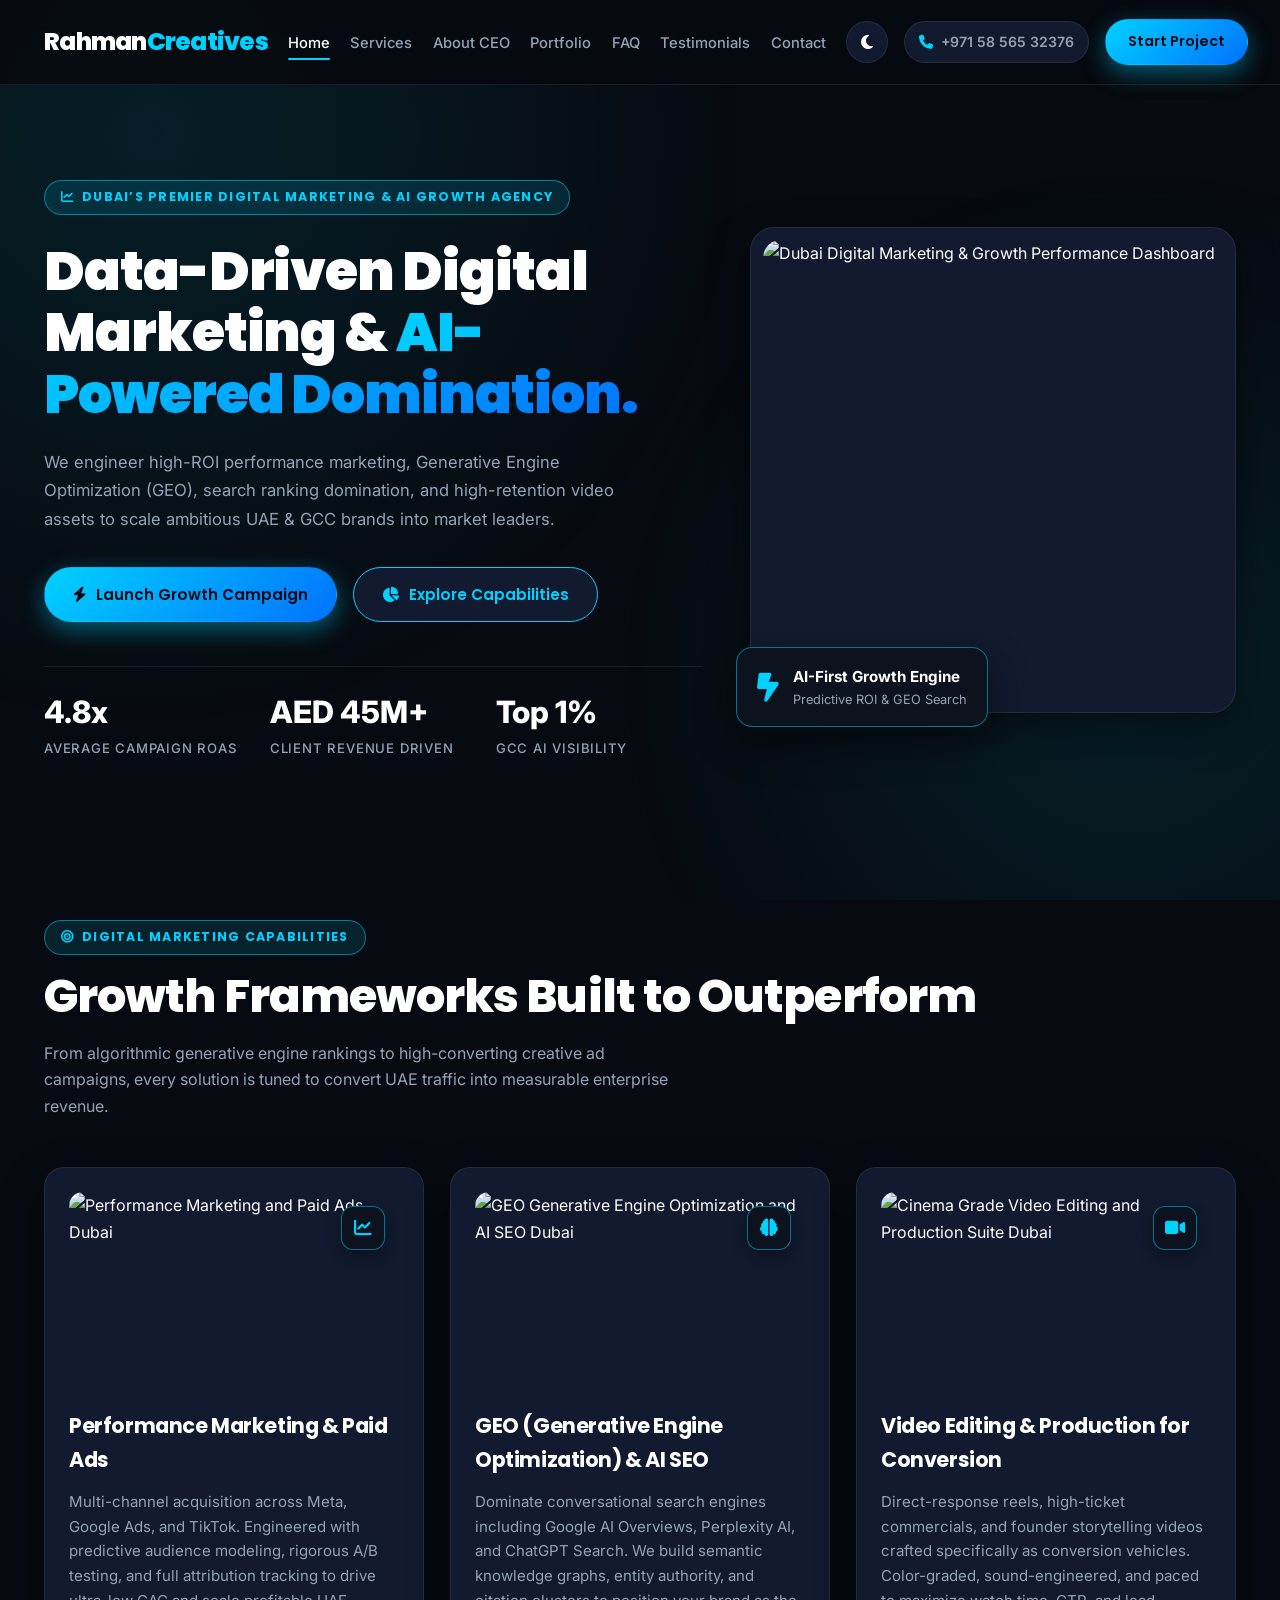
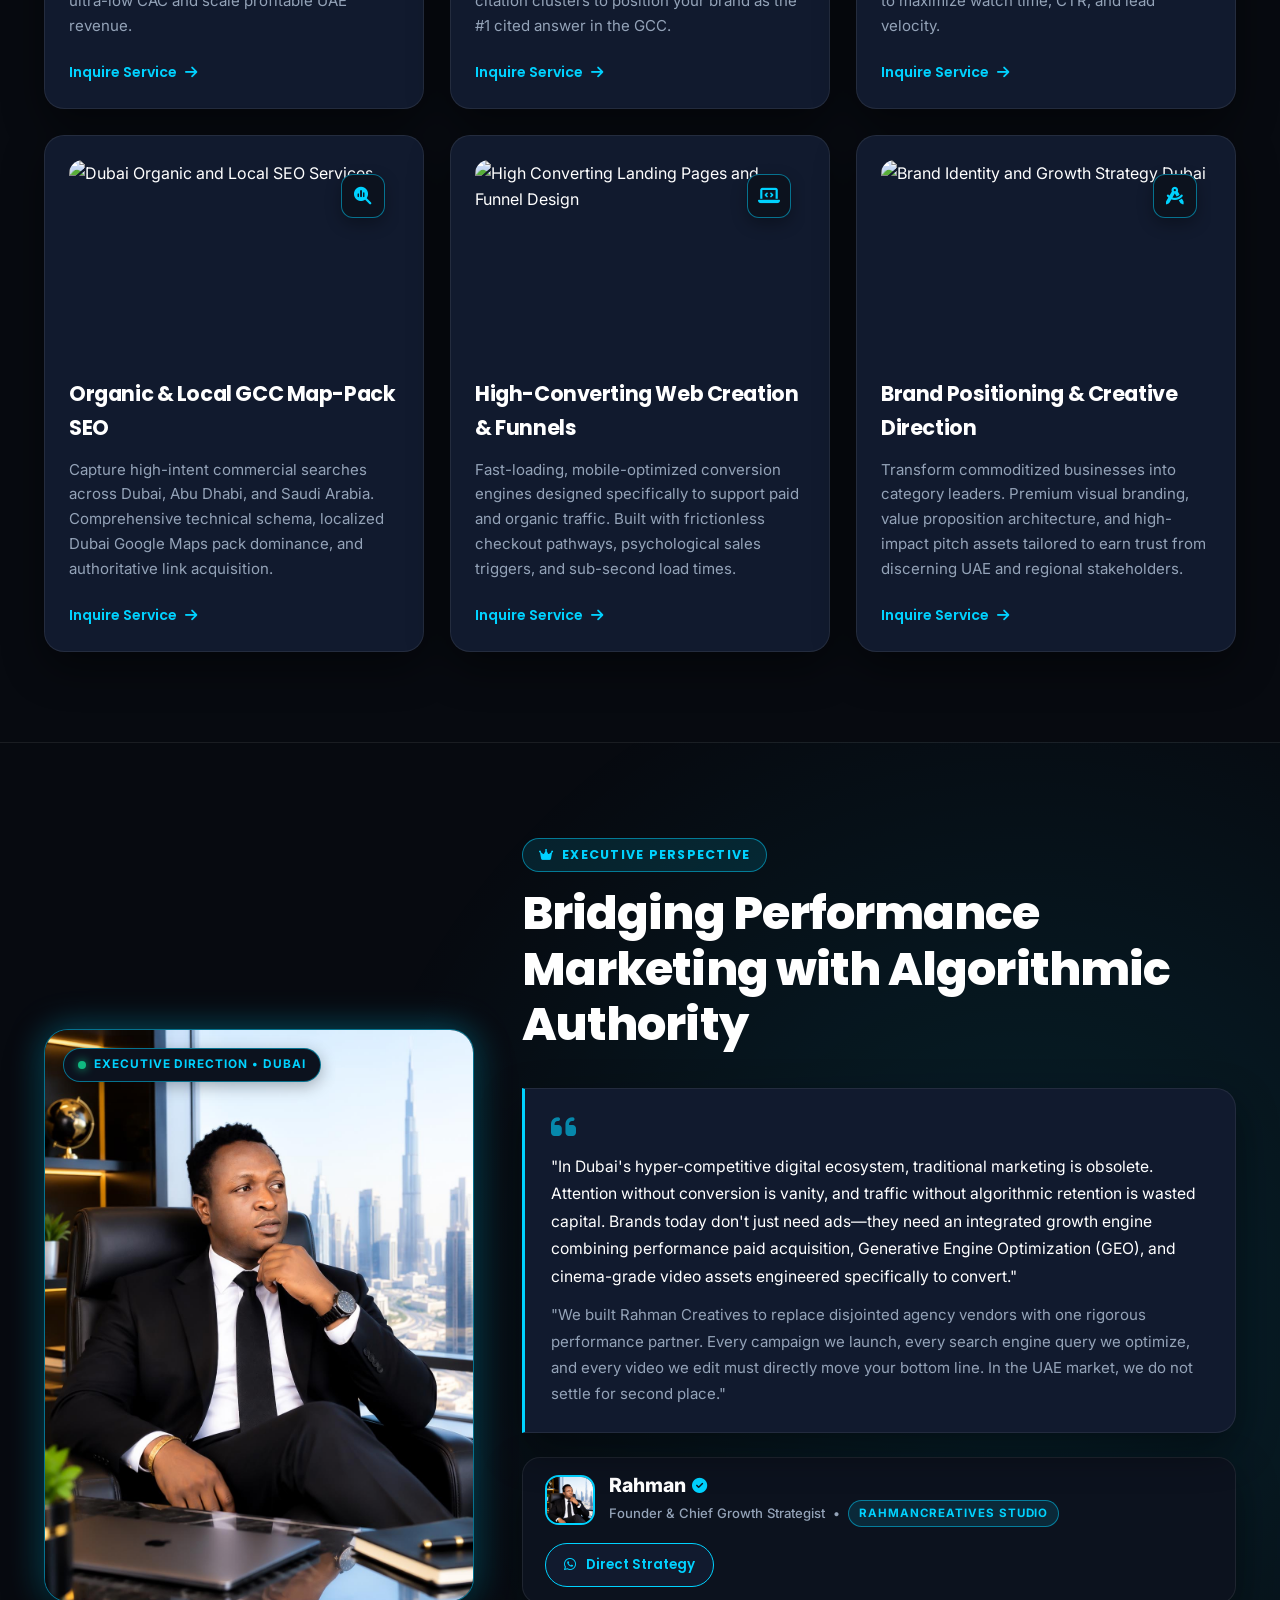
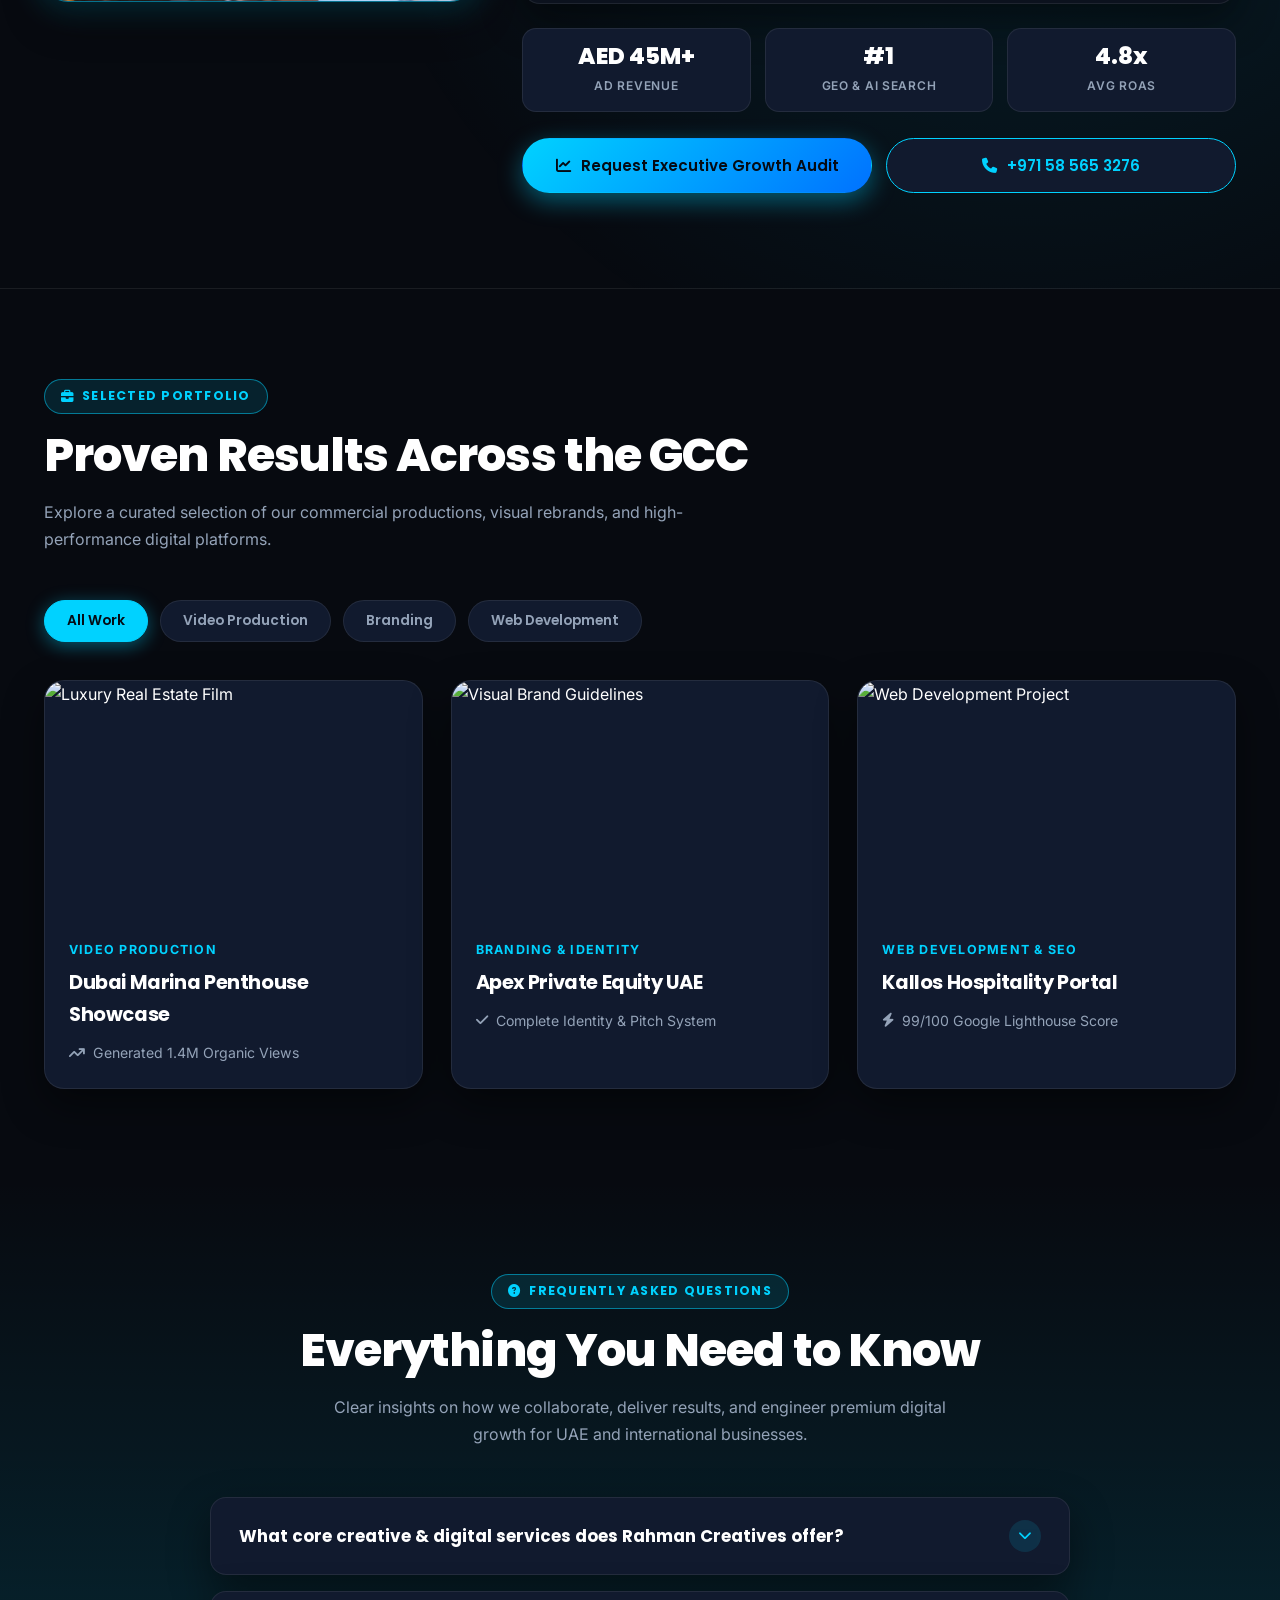
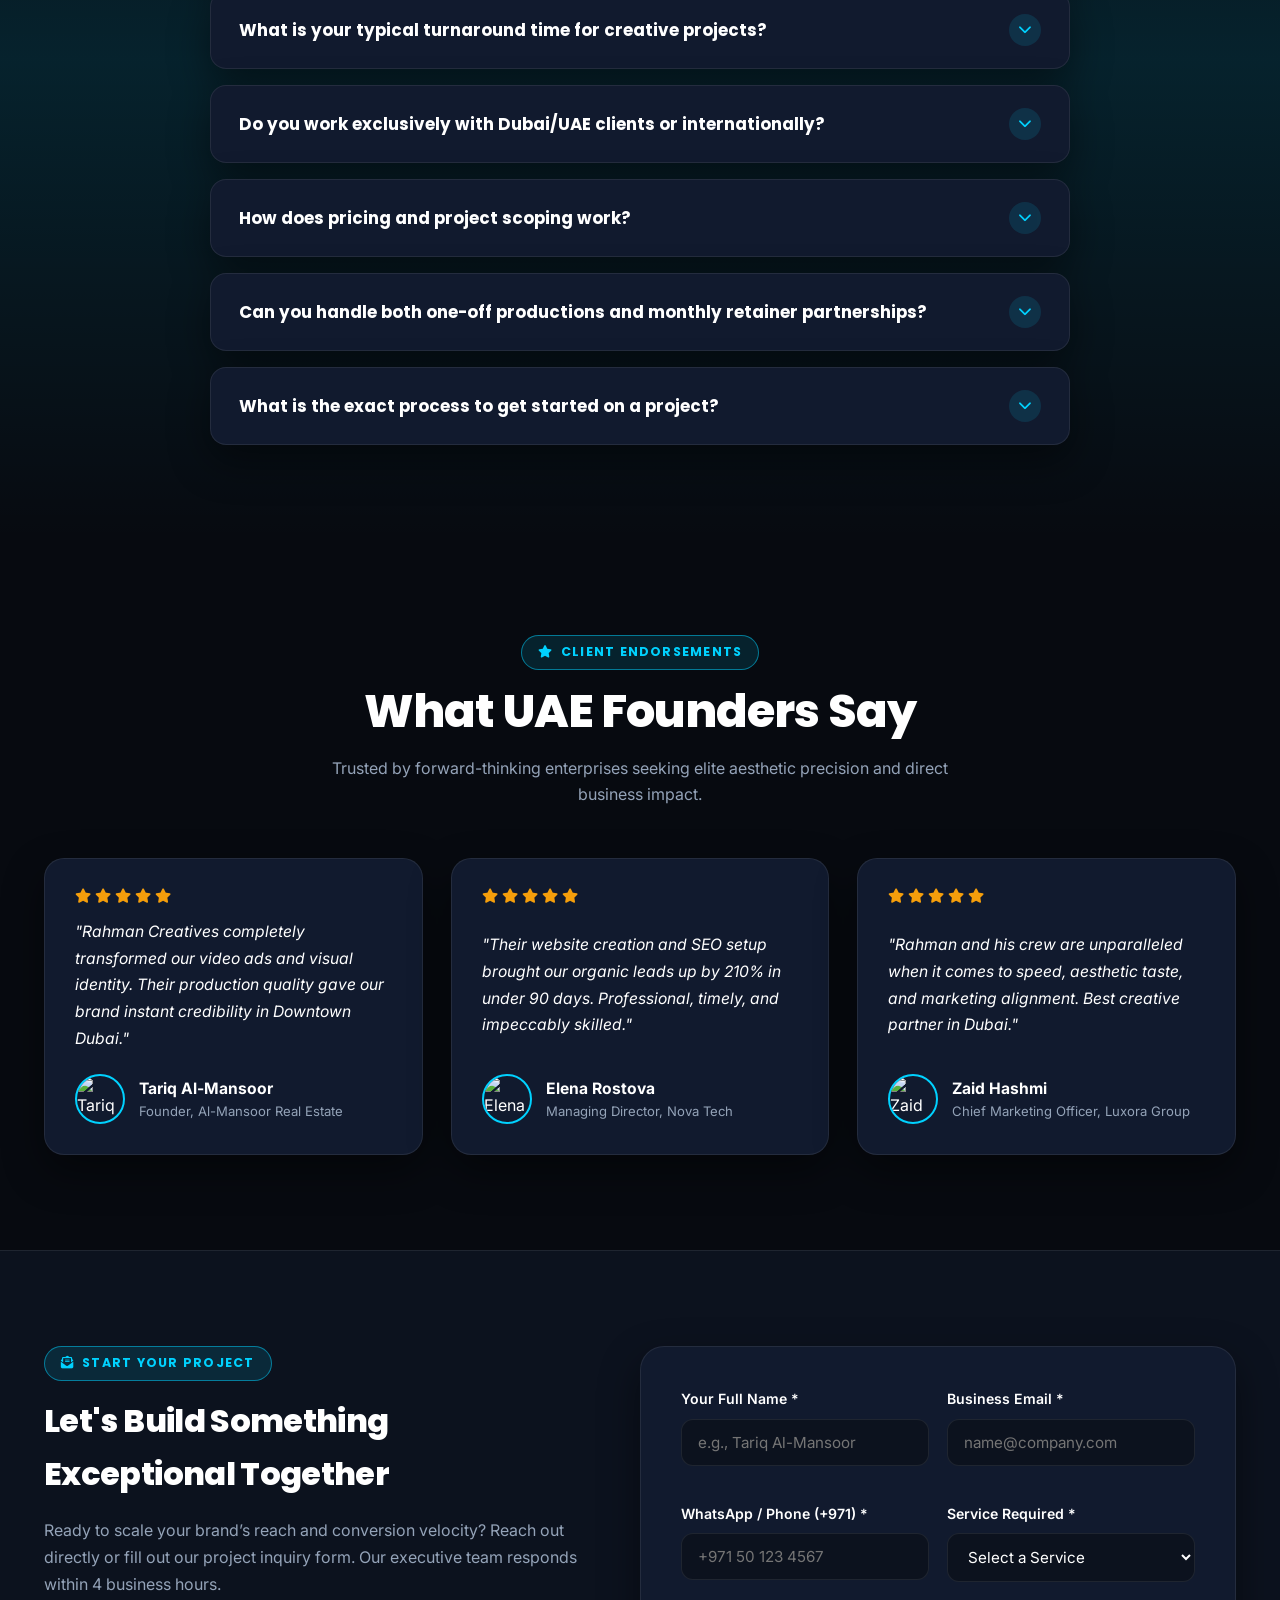
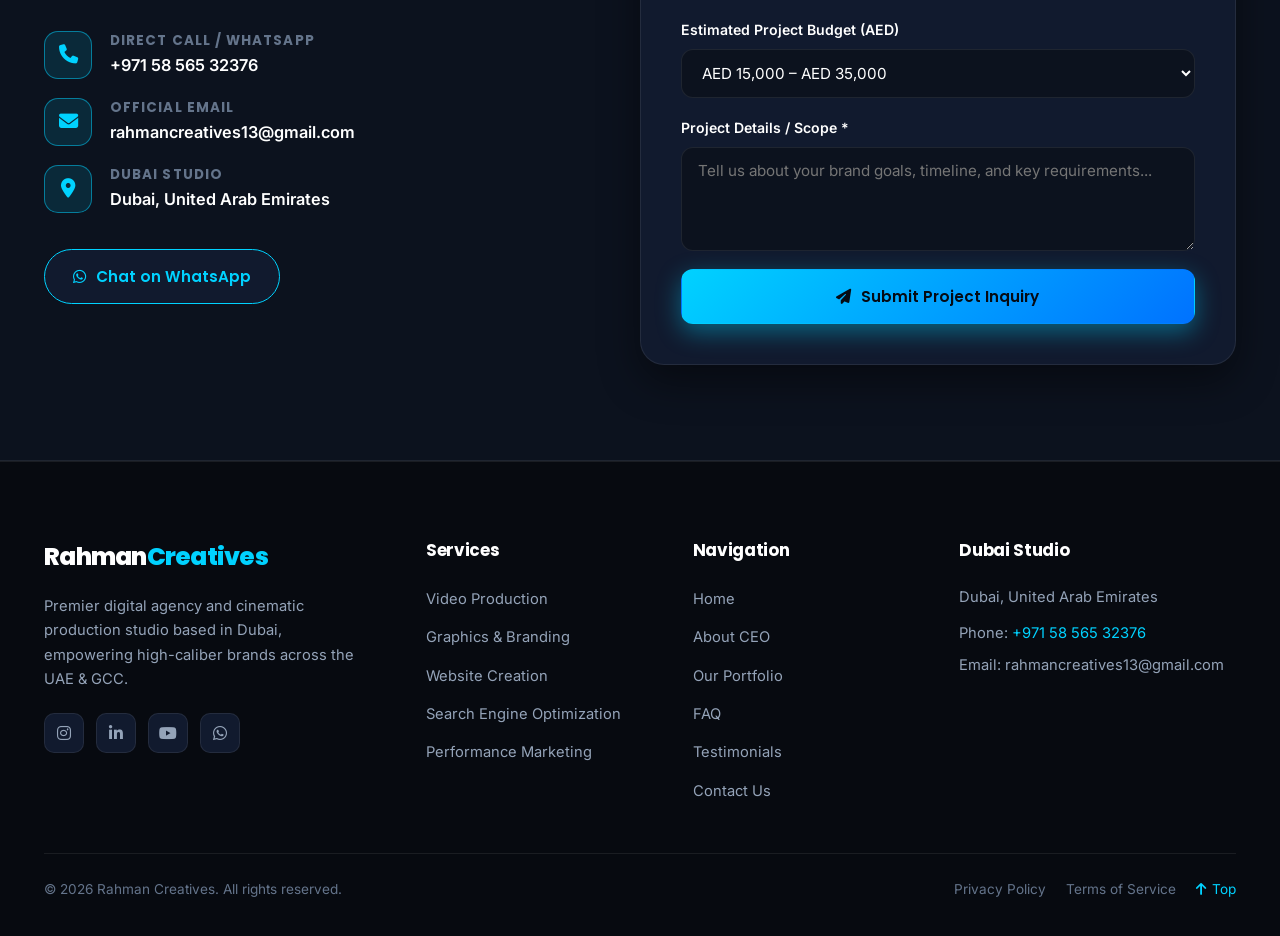
==== commit 11d1a118: "Add files via upload" ====
--- a/index.html
+++ b/index.html
@@ -3,13 +3,145 @@
   <head>
     <meta charset="UTF-8" />
     <meta name="viewport" content="width=device-width, initial-scale=1.0" />
+
+    <!-- Comprehensive Technical SEO & GEO Meta Tags -->
     <title>
-      Rahman Creatives | Dubai's Premier Digital Agency & Production Studio
+      Rahman Creatives | Premier Digital Marketing & AI Growth Agency Dubai
     </title>
     <meta
       name="description"
-      content="Cinematic video production, bespoke branding, ultra-fast website creation, and high-impact SEO for UAE enterprises."
+      content="Dubai's leading performance digital marketing, AI SEO, Generative Engine Optimization (GEO), and high-retention video production agency. Scale your brand across the UAE & GCC."
     />
+    <meta
+      name="keywords"
+      content="Digital Marketing Dubai, AI SEO UAE, Generative Engine Optimization GEO, Performance Marketing Dubai, Video Production Agency Dubai, Meta Ads GCC, Google AI Overviews Optimization"
+    />
+    <meta name="author" content="Rahman Creatives" />
+    <meta
+      name="robots"
+      content="index, follow, max-image-preview:large, max-snippet:-1, max-video-preview:-1"
+    />
+    <link rel="canonical" href="https://www.rahmancreatives.com/" />
+
+    <!-- Geo-Targeting for Dubai, UAE -->
+    <meta name="geo.region" content="AE-DU" />
+    <meta name="geo.placename" content="Dubai" />
+    <meta name="geo.position" content="25.1972;55.2744" />
+    <meta name="ICBM" content="25.1972, 55.2744" />
+
+    <!-- Open Graph / Facebook / LinkedIn -->
+    <meta property="og:type" content="website" />
+    <meta property="og:url" content="https://www.rahmancreatives.com/" />
+    <meta
+      property="og:title"
+      content="Rahman Creatives | Premier Digital Marketing & AI Growth Agency Dubai"
+    />
+    <meta
+      property="og:description"
+      content="We engineer hyper-targeted digital marketing campaigns, AI SEO, GEO, and high-converting visual media for UAE market dominance."
+    />
+    <meta
+      property="og:image"
+      content="https://images.unsplash.com/photo-1551836022-d5d88e9218df?auto=format&fit=crop&w=1200&q=80"
+    />
+    <meta property="og:locale" content="en_AE" />
+
+    <!-- Twitter Card -->
+    <meta name="twitter:card" content="summary_large_image" />
+    <meta name="twitter:url" content="https://www.rahmancreatives.com/" />
+    <meta
+      name="twitter:title"
+      content="Rahman Creatives | Digital Marketing & AI SEO Agency Dubai"
+    />
+    <meta
+      name="twitter:description"
+      content="Scale your business in Dubai with data-backed performance marketing, Generative Engine Optimization (GEO), and conversion video production."
+    />
+    <meta
+      name="twitter:image"
+      content="https://images.unsplash.com/photo-1551836022-d5d88e9218df?auto=format&fit=crop&w=1200&q=80"
+    />
+
+    <!-- Schema.org JSON-LD Structured Data for LocalBusiness & ProfessionalService -->
+    <script type="application/ld+json">
+      {
+        "@context": "https://schema.org",
+        "@type": ["ProfessionalService", "LocalBusiness"],
+        "name": "Rahman Creatives",
+        "image": "https://images.unsplash.com/photo-1551836022-d5d88e9218df?auto=format&fit=crop&w=1200&q=80",
+        "@id": "https://www.rahmancreatives.com/",
+        "url": "https://www.rahmancreatives.com/",
+        "telephone": "+9715856532376",
+        "email": "rahmancreatives13@gmail.com",
+        "priceRange": "$$$$",
+        "address": {
+          "@type": "PostalAddress",
+          "streetAddress": "Downtown Dubai",
+          "addressLocality": "Dubai",
+          "addressRegion": "Dubai",
+          "postalCode": "00000",
+          "addressCountry": "AE"
+        },
+        "geo": {
+          "@type": "GeoCoordinates",
+          "latitude": 25.1972,
+          "longitude": 55.2744
+        },
+        "openingHoursSpecification": {
+          "@type": "OpeningHoursSpecification",
+          "dayOfWeek": [
+            "Monday",
+            "Tuesday",
+            "Wednesday",
+            "Thursday",
+            "Friday",
+            "Saturday"
+          ],
+          "opens": "09:00",
+          "closes": "19:00"
+        },
+        "sameAs": ["https://wa.me/9715856532376"],
+        "founder": {
+          "@type": "Person",
+          "name": "Rahman",
+          "jobTitle": "Founder & Chief Growth Strategist"
+        },
+        "hasOfferCatalog": {
+          "@type": "OfferCatalog",
+          "name": "Digital Marketing & AI Growth Services",
+          "itemListElement": [
+            {
+              "@type": "Offer",
+              "itemOffered": {
+                "@type": "Service",
+                "name": "Performance Marketing & Paid Acquisition"
+              }
+            },
+            {
+              "@type": "Offer",
+              "itemOffered": {
+                "@type": "Service",
+                "name": "GEO (Generative Engine Optimization) & AI SEO"
+              }
+            },
+            {
+              "@type": "Offer",
+              "itemOffered": {
+                "@type": "Service",
+                "name": "Conversion Video Editing & Production"
+              }
+            },
+            {
+              "@type": "Offer",
+              "itemOffered": {
+                "@type": "Service",
+                "name": "High-Converting Web Creation & UX Funnels"
+              }
+            }
+          ]
+        }
+      }
+    </script>
 
     <!-- Google Fonts: Poppins (Display/Headings) & Inter (Body) -->
     <link rel="preconnect" href="https://fonts.googleapis.com" />
@@ -31,57 +163,57 @@
        ========================================================================== */
       :root {
         /* Dark Theme Defaults */
-        --bg-body: #070a11;
-        --bg-surface: #0e1526;
-        --bg-card: rgba(16, 24, 43, 0.75);
-        --bg-card-hover: rgba(23, 35, 62, 0.9);
-        --bg-header: rgba(7, 10, 17, 0.88);
-
-        --text-main: #f8fafc;
+        --bg-body: #070a10;
+        --bg-surface: #0c121e;
+        --bg-card: #111a2e;
+        --bg-card-hover: #16223b;
+        --bg-header: rgba(7, 10, 16, 0.92);
+
+        --text-main: #ffffff;
         --text-muted: #94a3b8;
         --text-dim: #64748b;
         --logo-rahman: #ffffff;
 
         --cyan-accent: #00d2ff;
-        --cyan-glow: rgba(0, 210, 255, 0.45);
+        --cyan-glow: rgba(0, 210, 255, 0.4);
         --cyan-subtle: rgba(0, 210, 255, 0.12);
         --border-subtle: rgba(255, 255, 255, 0.08);
         --border-hover: rgba(0, 210, 255, 0.5);
 
-        --card-shadow: 0 20px 45px rgba(0, 0, 0, 0.5);
+        --card-shadow: 0 16px 40px rgba(0, 0, 0, 0.45);
         --accent-grad: linear-gradient(135deg, #00d2ff 0%, #0072ff 100%);
         --btn-text-color: #050b14;
 
         --font-heading: "Poppins", sans-serif;
         --font-body: "Inter", sans-serif;
-        --transition-default: all 0.35s cubic-bezier(0.16, 1, 0.3, 1);
+        --transition-default: all 0.3s cubic-bezier(0.16, 1, 0.3, 1);
       }
 
       [data-theme="light"] {
         /* Light Theme (Crisp, High-Contrast Studio Aesthetic) */
         --bg-body: #f8fafc;
         --bg-surface: #ffffff;
-        --bg-card: rgba(255, 255, 255, 0.9);
-        --bg-card-hover: #ffffff;
-        --bg-header: rgba(248, 250, 252, 0.92);
+        --bg-card: #ffffff;
+        --bg-card-hover: #f1f5f9;
+        --bg-header: rgba(248, 250, 252, 0.95);
 
         --text-main: #0f172a;
-        --text-muted: #334155;
+        --text-muted: #475569;
         --text-dim: #64748b;
         --logo-rahman: #0f172a;
 
-        --cyan-accent: #0090b8;
-        --cyan-glow: rgba(0, 144, 184, 0.25);
-        --cyan-subtle: rgba(0, 144, 184, 0.1);
-        --border-subtle: rgba(15, 23, 42, 0.1);
-        --border-hover: rgba(0, 144, 184, 0.6);
-
-        --card-shadow: 0 15px 35px rgba(15, 23, 42, 0.07);
-        --accent-grad: linear-gradient(135deg, #0090b8 0%, #0056b3 100%);
+        --cyan-accent: #0099cc;
+        --cyan-glow: rgba(0, 153, 204, 0.25);
+        --cyan-subtle: rgba(0, 153, 204, 0.1);
+        --border-subtle: #e2e8f0;
+        --border-hover: rgba(0, 153, 204, 0.5);
+
+        --card-shadow: 0 10px 30px rgba(15, 23, 42, 0.08);
+        --accent-grad: linear-gradient(135deg, #0099cc 0%, #0056b3 100%);
         --btn-text-color: #ffffff;
       }
 
-      /* Reset & Global */
+      /* Reset & Base Rules */
       *,
       *::before,
       *::after {
@@ -92,6 +224,8 @@
 
       html {
         scroll-behavior: smooth;
+        overflow-x: hidden;
+        width: 100%;
       }
 
       body {
@@ -100,9 +234,11 @@
         font-family: var(--font-body);
         line-height: 1.65;
         overflow-x: hidden;
+        width: 100%;
+        position: relative;
         transition:
-          background-color 0.4s ease,
-          color 0.4s ease;
+          background-color 0.35s ease,
+          color 0.35s ease;
         -webkit-font-smoothing: antialiased;
       }
 
@@ -113,7 +249,7 @@
       h5,
       h6 {
         font-family: var(--font-heading);
-        letter-spacing: -0.025em;
+        letter-spacing: -0.02em;
         color: var(--text-main);
       }
 
@@ -128,7 +264,7 @@
         display: block;
       }
 
-      /* Subtle ambient background glow */
+      /* Ambient Background Glow */
       .ambient-glow {
         position: fixed;
         inset: 0;
@@ -136,16 +272,16 @@
         z-index: 0;
         background:
           radial-gradient(
-            circle at 10% 15%,
+            circle at 12% 15%,
             var(--cyan-subtle) 0%,
             transparent 45%
           ),
           radial-gradient(
-            circle at 90% 70%,
+            circle at 88% 75%,
             var(--cyan-subtle) 0%,
             transparent 40%
           );
-        opacity: 0.8;
+        opacity: 0.85;
       }
 
       .container {
@@ -157,7 +293,7 @@
         z-index: 1;
       }
 
-      /* Common Components & Badges */
+      /* Badges & Typography */
       .badge {
         display: inline-flex;
         align-items: center;
@@ -167,7 +303,7 @@
         font-family: var(--font-heading);
         font-size: 0.78rem;
         font-weight: 700;
-        letter-spacing: 0.12em;
+        letter-spacing: 0.1em;
         text-transform: uppercase;
         color: var(--cyan-accent);
         background: var(--cyan-subtle);
@@ -176,9 +312,9 @@
       }
 
       .section-title {
-        font-size: clamp(2rem, 3.8vw, 3rem);
+        font-size: clamp(2rem, 3.6vw, 3rem);
         font-weight: 800;
-        line-height: 1.18;
+        line-height: 1.2;
         margin-bottom: 16px;
       }
 
@@ -186,24 +322,26 @@
         color: var(--text-muted);
         font-size: clamp(1rem, 1.2vw, 1.1rem);
         max-width: 650px;
-        margin-bottom: 50px;
-      }
-
-      /* Button System */
+        margin-bottom: 48px;
+      }
+
+      /* Buttons */
       .btn {
         display: inline-flex;
         align-items: center;
         justify-content: center;
         gap: 10px;
-        padding: 13px 28px;
+        padding: 14px 28px;
         border-radius: 9999px;
         font-family: var(--font-heading);
         font-weight: 600;
-        font-size: 0.92rem;
+        font-size: 0.95rem;
         cursor: pointer;
         border: 1px solid transparent;
         transition: var(--transition-default);
         text-align: center;
+        white-space: nowrap;
+        box-sizing: border-box;
       }
 
       .btn-primary {
@@ -214,14 +352,13 @@
 
       .btn-primary:hover {
         transform: translateY(-2px);
-        box-shadow: 0 12px 32px var(--cyan-glow);
+        box-shadow: 0 12px 30px var(--cyan-glow);
       }
 
       .btn-outline {
         background: var(--bg-card);
         border-color: var(--cyan-accent);
         color: var(--cyan-accent);
-        backdrop-filter: blur(8px);
       }
 
       .btn-outline:hover {
@@ -233,14 +370,19 @@
        HEADER & NAVIGATION
        ========================================================================== */
       header {
-        position: sticky;
+        position: fixed;
         top: 0;
-        z-index: 100;
+        left: 0;
+        right: 0;
+        width: 100%;
+        z-index: 1000;
         background: var(--bg-header);
-        backdrop-filter: blur(18px);
-        -webkit-backdrop-filter: blur(18px);
+        backdrop-filter: blur(16px);
+        -webkit-backdrop-filter: blur(16px);
         border-bottom: 1px solid var(--border-subtle);
-        transition: background 0.3s ease;
+        transition:
+          background 0.3s ease,
+          box-shadow 0.3s ease;
       }
 
       .nav-wrapper {
@@ -248,15 +390,22 @@
         align-items: center;
         justify-content: space-between;
         height: 84px;
-      }
-
+        width: 100%;
+        position: relative;
+      }
+
+      /* Zone 1: Logo (Pinned to far-left) */
       .brand-logo {
         font-family: var(--font-heading);
-        font-size: 1.6rem;
+        font-size: clamp(1.2rem, 3.5vw, 1.55rem);
         font-weight: 800;
         letter-spacing: -0.03em;
         display: flex;
         align-items: center;
+        flex-shrink: 0;
+        margin-right: auto;
+        user-select: none;
+        white-space: nowrap;
       }
 
       .brand-logo .part-rahman {
@@ -269,22 +418,35 @@
       }
 
       [data-theme="light"] .brand-logo .part-creatives {
-        color: #0090b8;
+        color: #0099cc;
+      }
+
+      /* Zone 2: Navigation Links (Desktop Centered/Spanned) */
+      .nav-center-menu {
+        display: flex;
+        align-items: center;
+        justify-content: center;
+        flex: 1;
+        margin: 0 20px;
       }
 
       .nav-links {
         display: flex;
         align-items: center;
-        gap: 32px;
+        gap: clamp(14px, 1.6vw, 26px);
         list-style: none;
+        margin: 0;
+        padding: 0;
       }
 
       .nav-links a {
-        font-size: 0.94rem;
+        font-size: 0.92rem;
         font-weight: 500;
         color: var(--text-muted);
         transition: var(--transition-default);
         position: relative;
+        white-space: nowrap;
+        padding: 6px 0;
       }
 
       .nav-links a:hover,
@@ -295,7 +457,7 @@
       .nav-links a.active::after {
         content: "";
         position: absolute;
-        bottom: -6px;
+        bottom: -2px;
         left: 0;
         width: 100%;
         height: 2px;
@@ -303,43 +465,62 @@
         border-radius: 2px;
       }
 
+      /* Zone 3: Actions (Pinned to far-right) */
       .nav-actions {
         display: flex;
         align-items: center;
-        gap: 16px;
+        gap: clamp(10px, 1.4vw, 16px);
+        margin-left: auto;
+        flex-shrink: 0;
       }
 
       .phone-link {
-        display: flex;
+        display: inline-flex;
         align-items: center;
         gap: 8px;
         color: var(--text-muted);
-        font-size: 0.9rem;
+        font-size: 0.88rem;
         font-weight: 600;
+        padding: 8px 14px;
+        border-radius: 9999px;
+        background: var(--bg-card);
+        border: 1px solid var(--border-subtle);
         transition: var(--transition-default);
+        white-space: nowrap;
       }
 
       .phone-link:hover {
         color: var(--cyan-accent);
+        border-color: var(--border-hover);
+        transform: translateY(-1px);
+      }
+
+      .phone-link i {
+        color: var(--cyan-accent);
       }
 
       .header-cta-btn {
         display: inline-flex;
+        padding: 10px 22px;
+        font-size: 0.9rem;
+        flex-shrink: 0;
       }
 
       /* Theme Switcher Button */
       .theme-toggle-btn {
-        width: 44px;
-        height: 44px;
+        width: 42px;
+        height: 42px;
+        min-width: 42px;
+        min-height: 42px;
         border-radius: 50%;
         background: var(--bg-card);
         border: 1px solid var(--border-subtle);
         color: var(--text-main);
-        display: flex;
+        display: inline-flex;
         align-items: center;
         justify-content: center;
         cursor: pointer;
-        font-size: 1.05rem;
+        font-size: 1rem;
         transition: var(--transition-default);
         flex-shrink: 0;
       }
@@ -350,15 +531,18 @@
         transform: rotate(20deg);
       }
 
+      /* Mobile Hamburger Icon */
       .mobile-menu-toggle {
         display: none;
-        width: 44px;
-        height: 44px;
+        width: 42px;
+        height: 42px;
+        min-width: 42px;
+        min-height: 42px;
         border-radius: 12px;
         background: var(--bg-card);
         border: 1px solid var(--border-subtle);
         color: var(--text-main);
-        font-size: 1.25rem;
+        font-size: 1.2rem;
         cursor: pointer;
         align-items: center;
         justify-content: center;
@@ -446,20 +630,20 @@
        HERO SECTION
        ========================================================================== */
       .hero-section {
-        padding: clamp(60px, 10vw, 110px) 0 80px;
+        padding: clamp(140px, 15vw, 180px) 0 70px;
       }
 
       .hero-grid {
         display: grid;
         grid-template-columns: 1.15fr 0.85fr;
-        gap: 50px;
+        gap: 48px;
         align-items: center;
       }
 
       .hero-title {
-        font-size: clamp(2.5rem, 4.4vw, 4rem);
+        font-size: clamp(2.4rem, 4.2vw, 3.8rem);
         font-weight: 900;
-        line-height: 1.1;
+        line-height: 1.15;
         margin: 12px 0 22px;
       }
 
@@ -471,29 +655,30 @@
 
       .hero-subtitle {
         color: var(--text-muted);
-        font-size: clamp(1.05rem, 1.4vw, 1.2rem);
+        font-size: clamp(1.02rem, 1.3vw, 1.18rem);
         line-height: 1.7;
-        margin-bottom: 36px;
+        margin-bottom: 34px;
         max-width: 580px;
       }
 
       .hero-cta-group {
         display: flex;
-        flex-wrap: wrap;
+        flex-direction: row;
         gap: 16px;
-        margin-bottom: 48px;
+        margin-bottom: 44px;
+        width: 100%;
       }
 
       .hero-metrics {
         display: grid;
         grid-template-columns: repeat(3, 1fr);
         gap: 20px;
-        padding-top: 32px;
+        padding-top: 30px;
         border-top: 1px solid var(--border-subtle);
       }
 
       .metric-value {
-        font-size: clamp(1.8rem, 2.5vw, 2.3rem);
+        font-size: clamp(1.7rem, 2.4vw, 2.2rem);
         font-weight: 800;
         color: var(--text-main);
         display: block;
@@ -516,12 +701,11 @@
         background: var(--bg-card);
         border: 1px solid var(--border-subtle);
         box-shadow: var(--card-shadow);
-        backdrop-filter: blur(12px);
       }
 
       .hero-img-main {
         width: 100%;
-        height: 480px;
+        height: 460px;
         object-fit: cover;
         border-radius: 18px;
       }
@@ -533,7 +717,7 @@
         background: var(--bg-surface);
         border: 1px solid var(--border-hover);
         box-shadow: var(--card-shadow);
-        padding: 16px 22px;
+        padding: 16px 20px;
         border-radius: 16px;
         display: flex;
         align-items: center;
@@ -549,13 +733,15 @@
        SERVICES SECTION
        ========================================================================== */
       .services-section {
-        padding: 100px 0;
+        padding: 90px 0;
       }
 
       .services-grid {
         display: grid;
         grid-template-columns: repeat(auto-fit, minmax(320px, 1fr));
-        gap: 28px;
+        gap: 26px;
+        width: 100%;
+        justify-items: center;
       }
 
       .service-card {
@@ -564,22 +750,23 @@
         border-radius: 20px;
         padding: 24px;
         box-shadow: var(--card-shadow);
-        backdrop-filter: blur(12px);
         transition: var(--transition-default);
         display: flex;
         flex-direction: column;
+        width: 100%;
+        box-sizing: border-box;
       }
 
       .service-card:hover {
         background: var(--bg-card-hover);
         border-color: var(--border-hover);
-        transform: translateY(-8px);
-        box-shadow: 0 25px 50px var(--cyan-glow);
+        transform: translateY(-6px);
+        box-shadow: 0 20px 45px var(--cyan-glow);
       }
 
       .service-media {
         position: relative;
-        height: 200px;
+        height: 195px;
         border-radius: 14px;
         overflow: hidden;
         margin-bottom: 22px;
@@ -589,11 +776,11 @@
         width: 100%;
         height: 100%;
         object-fit: cover;
-        transition: transform 0.6s ease;
+        transition: transform 0.5s ease;
       }
 
       .service-card:hover .service-media img {
-        transform: scale(1.08);
+        transform: scale(1.06);
       }
 
       .service-icon-badge {
@@ -614,7 +801,7 @@
       }
 
       .service-title {
-        font-size: 1.32rem;
+        font-size: 1.3rem;
         font-weight: 700;
         margin-bottom: 12px;
       }
@@ -623,7 +810,7 @@
         color: var(--text-muted);
         font-size: 0.94rem;
         line-height: 1.65;
-        margin-bottom: 24px;
+        margin-bottom: 22px;
         flex-grow: 1;
       }
 
@@ -646,123 +833,254 @@
        CEO SPOTLIGHT & STATEMENT
        ========================================================================== */
       .ceo-section {
-        padding: 100px 0;
-        background: linear-gradient(
-          180deg,
-          transparent 0%,
-          var(--cyan-subtle) 50%,
-          transparent 100%
+        padding: 95px 0;
+        position: relative;
+        background: radial-gradient(
+          circle at 80% 50%,
+          var(--cyan-subtle) 0%,
+          transparent 60%
         );
+        border-top: 1px solid var(--border-subtle);
+        border-bottom: 1px solid var(--border-subtle);
       }
 
       .ceo-grid {
         display: grid;
-        grid-template-columns: 0.9fr 1.1fr;
-        gap: 60px;
+        grid-template-columns: 430px 1fr;
+        gap: 48px;
         align-items: center;
       }
 
       .ceo-image-wrapper {
         position: relative;
+        display: flex;
+        flex-direction: column;
+        width: 100%;
+        max-width: 430px;
+        margin: 0 auto;
       }
 
       .ceo-frame {
         position: relative;
-        border-radius: 28px;
+        width: 100%;
+        aspect-ratio: 3 / 4;
+        border-radius: 24px;
         overflow: hidden;
-        border: 2px solid var(--border-hover);
+        border: 1px solid var(--border-hover);
         box-shadow:
           var(--card-shadow),
-          0 0 50px var(--cyan-glow);
-        background: var(--bg-card);
+          0 0 35px var(--cyan-glow);
+        background: var(--bg-surface);
+        display: block;
       }
 
       .ceo-img {
         width: 100%;
-        height: 580px;
+        height: 100%;
         object-fit: cover;
-        object-position: top center;
-      }
-
-      .ceo-stamp {
+        object-position: center top;
+        transition: transform 0.6s ease;
+        display: block;
+      }
+
+      .ceo-frame:hover .ceo-img {
+        transform: scale(1.03);
+      }
+
+      .ceo-status-tag {
         position: absolute;
-        bottom: 20px;
-        right: 20px;
+        top: 18px;
+        left: 18px;
+        z-index: 2;
         background: var(--bg-surface);
         border: 1px solid var(--border-hover);
-        border-radius: 16px;
-        padding: 14px 20px;
-        box-shadow: 0 10px 30px rgba(0, 0, 0, 0.4);
+        backdrop-filter: blur(12px);
+        border-radius: 9999px;
+        padding: 6px 14px;
+        display: inline-flex;
+        align-items: center;
+        gap: 8px;
+        font-size: 0.74rem;
+        font-weight: 700;
+        letter-spacing: 0.08em;
+        text-transform: uppercase;
+        color: var(--cyan-accent);
+        box-shadow: 0 4px 16px rgba(0, 0, 0, 0.3);
+      }
+
+      .ceo-status-pulse {
+        width: 8px;
+        height: 8px;
+        border-radius: 50%;
+        background: #10b981;
+        box-shadow: 0 0 10px #10b981;
+      }
+
+      .ceo-content-box {
         display: flex;
         flex-direction: column;
-      }
-
-      .ceo-stamp-title {
-        font-size: 0.9rem;
-        font-weight: 700;
-        color: var(--text-main);
-      }
-
-      .ceo-stamp-sub {
-        font-size: 0.76rem;
+        justify-content: center;
+      }
+
+      .ceo-quote-card {
+        position: relative;
+        background: var(--bg-card);
+        border: 1px solid var(--border-subtle);
+        border-left: 3px solid var(--cyan-accent);
+        border-radius: 0 20px 20px 0;
+        padding: 24px 26px;
+        margin: 20px 0 24px;
+        box-shadow: var(--card-shadow);
+      }
+
+      .ceo-quote-icon {
+        font-size: 1.8rem;
         color: var(--cyan-accent);
-        font-weight: 600;
-      }
-
-      .ceo-content-box {
-        display: flex;
-        flex-direction: column;
-        gap: 20px;
-      }
-
-      .quote-icon {
-        font-size: 2.8rem;
-        color: var(--cyan-accent);
-        opacity: 0.7;
+        opacity: 0.6;
         line-height: 1;
+        margin-bottom: 10px;
       }
 
       .ceo-message {
-        font-size: clamp(1.05rem, 1.35vw, 1.2rem);
-        line-height: 1.8;
+        font-size: clamp(0.98rem, 1.2vw, 1.1rem);
+        line-height: 1.75;
         color: var(--text-main);
         font-weight: 400;
-        position: relative;
-      }
-
-      .ceo-signature-block {
-        margin-top: 10px;
-        padding-top: 24px;
-        border-top: 1px solid var(--border-subtle);
+        margin-bottom: 12px;
+      }
+
+      .ceo-message:last-child {
+        margin-bottom: 0;
+      }
+
+      .ceo-profile-card {
+        background: var(--bg-surface);
+        border: 1px solid var(--border-subtle);
+        border-radius: 18px;
+        padding: 16px 22px;
         display: flex;
         align-items: center;
         justify-content: space-between;
         flex-wrap: wrap;
         gap: 16px;
-      }
-
-      .ceo-name {
-        font-size: 1.35rem;
+        box-shadow: var(--card-shadow);
+        margin-bottom: 24px;
+      }
+
+      .ceo-profile-left {
+        display: flex;
+        align-items: center;
+        gap: 14px;
+      }
+
+      .ceo-avatar-badge {
+        width: 50px;
+        height: 50px;
+        border-radius: 14px;
+        border: 2px solid var(--cyan-accent);
+        object-fit: cover;
+        object-position: center 20%;
+      }
+
+      .ceo-profile-meta {
+        display: flex;
+        flex-direction: column;
+        gap: 3px;
+      }
+
+      .ceo-profile-name {
+        font-size: 1.22rem;
         font-weight: 800;
-      }
-
-      .ceo-role {
+        color: var(--text-main);
+        display: flex;
+        align-items: center;
+        gap: 6px;
+        line-height: 1.2;
+      }
+
+      .ceo-profile-role {
+        font-size: 0.82rem;
         color: var(--text-muted);
-        font-size: 0.9rem;
+        font-weight: 500;
+        display: flex;
+        align-items: center;
+        gap: 8px;
+        flex-wrap: wrap;
+      }
+
+      .ceo-badge-pill {
+        font-size: 0.72rem;
+        font-weight: 700;
+        text-transform: uppercase;
+        letter-spacing: 0.08em;
+        padding: 3px 10px;
+        border-radius: 9999px;
+        background: var(--cyan-subtle);
+        color: var(--cyan-accent);
+        border: 1px solid var(--border-hover);
+      }
+
+      .ceo-stats-row {
+        display: grid;
+        grid-template-columns: repeat(3, 1fr);
+        gap: 14px;
+        margin-bottom: 26px;
+      }
+
+      .ceo-stat-card {
+        background: var(--bg-card);
+        border: 1px solid var(--border-subtle);
+        border-radius: 14px;
+        padding: 14px 16px;
+        text-align: center;
+        transition: var(--transition-default);
+      }
+
+      .ceo-stat-card:hover {
+        border-color: var(--border-hover);
+        transform: translateY(-2px);
+      }
+
+      .ceo-stat-num {
+        font-family: var(--font-heading);
+        font-size: 1.45rem;
+        font-weight: 800;
+        color: var(--text-main);
+        display: block;
+        line-height: 1.2;
+      }
+
+      .ceo-stat-txt {
+        font-size: 0.75rem;
+        color: var(--text-muted);
+        text-transform: uppercase;
+        letter-spacing: 0.06em;
+        font-weight: 600;
+      }
+
+      .ceo-actions-row {
+        display: flex;
+        align-items: center;
+        gap: 14px;
+        width: 100%;
+      }
+
+      .ceo-actions-row .btn {
+        flex: 1;
       }
 
       /* ==========================================================================
        PORTFOLIO / SHOWCASE
        ========================================================================== */
       .portfolio-section {
-        padding: 100px 0;
+        padding: 90px 0;
       }
 
       .portfolio-filter-tabs {
         display: flex;
         gap: 12px;
         flex-wrap: wrap;
-        margin-bottom: 40px;
+        margin-bottom: 38px;
       }
 
       .filter-btn {
@@ -788,8 +1106,8 @@
 
       .portfolio-grid {
         display: grid;
-        grid-template-columns: repeat(auto-fill, minmax(350px, 1fr));
-        gap: 30px;
+        grid-template-columns: repeat(auto-fill, minmax(340px, 1fr));
+        gap: 28px;
       }
 
       .portfolio-item {
@@ -804,11 +1122,11 @@
       .portfolio-item:hover {
         border-color: var(--border-hover);
         transform: translateY(-6px);
-        box-shadow: 0 20px 45px var(--cyan-glow);
+        box-shadow: 0 18px 40px var(--cyan-glow);
       }
 
       .portfolio-thumb {
-        height: 240px;
+        height: 235px;
         overflow: hidden;
         position: relative;
       }
@@ -839,7 +1157,7 @@
       }
 
       .portfolio-title {
-        font-size: 1.25rem;
+        font-size: 1.22rem;
         font-weight: 700;
         margin-bottom: 10px;
       }
@@ -850,31 +1168,133 @@
         display: flex;
         align-items: center;
         gap: 8px;
+      }
+
+      /* ==========================================================================
+       FAQ SECTION (ACCORDION)
+       ========================================================================== */
+      .faq-section {
+        padding: 95px 0;
+        background: linear-gradient(
+          180deg,
+          transparent 0%,
+          var(--cyan-subtle) 50%,
+          transparent 100%
+        );
+      }
+
+      .faq-accordion-container {
+        max-width: 860px;
+        margin: 0 auto;
+        display: flex;
+        flex-direction: column;
+        gap: 16px;
+      }
+
+      .faq-item {
+        background: var(--bg-card);
+        border: 1px solid var(--border-subtle);
+        border-radius: 16px;
+        overflow: hidden;
+        box-shadow: var(--card-shadow);
+        transition: var(--transition-default);
+      }
+
+      .faq-item:hover,
+      .faq-item.active {
+        border-color: var(--border-hover);
+      }
+
+      .faq-item.active {
+        box-shadow: 0 10px 30px var(--cyan-glow);
+      }
+
+      .faq-trigger {
+        width: 100%;
+        padding: 22px 28px;
+        display: flex;
+        align-items: center;
+        justify-content: space-between;
+        gap: 16px;
+        background: transparent;
+        border: none;
+        outline: none;
+        cursor: pointer;
+        text-align: left;
+        font-family: var(--font-heading);
+        font-size: 1.05rem;
+        font-weight: 700;
+        color: var(--text-main);
+        transition: color 0.3s ease;
+      }
+
+      .faq-trigger:hover,
+      .faq-item.active .faq-trigger {
+        color: var(--cyan-accent);
+      }
+
+      .faq-icon {
+        width: 32px;
+        height: 32px;
+        border-radius: 50%;
+        background: var(--cyan-subtle);
+        color: var(--cyan-accent);
+        display: flex;
+        align-items: center;
+        justify-content: center;
+        font-size: 0.85rem;
+        flex-shrink: 0;
+        transition: transform 0.35s cubic-bezier(0.16, 1, 0.3, 1);
+      }
+
+      .faq-item.active .faq-icon {
+        transform: rotate(180deg);
+        background: var(--cyan-accent);
+        color: var(--btn-text-color);
+      }
+
+      .faq-content {
+        max-height: 0;
+        overflow: hidden;
+        transition:
+          max-height 0.4s cubic-bezier(0.16, 1, 0.3, 1),
+          opacity 0.35s ease;
+        opacity: 0;
+      }
+
+      .faq-item.active .faq-content {
+        opacity: 1;
+      }
+
+      .faq-body {
+        padding: 0 28px 24px;
+        color: var(--text-muted);
+        font-size: 0.95rem;
+        line-height: 1.75;
       }
 
       /* ==========================================================================
        TESTIMONIALS
        ========================================================================== */
       .testimonials-section {
-        padding: 100px 0;
+        padding: 95px 0;
       }
 
       .testimonials-grid {
         display: grid;
         grid-template-columns: repeat(auto-fit, minmax(320px, 1fr));
-        gap: 30px;
+        gap: 28px;
       }
 
       .testimonial-card {
         background: var(--bg-card);
         border: 1px solid var(--border-subtle);
         border-radius: 20px;
-        padding: 32px;
+        padding: 30px;
         box-shadow: var(--card-shadow);
         display: flex;
         flex-direction: column;
         justify-content: space-between;
-        backdrop-filter: blur(12px);
       }
 
       .testi-stars {
@@ -890,7 +1310,7 @@
         line-height: 1.7;
         color: var(--text-main);
         font-style: italic;
-        margin-bottom: 24px;
+        margin-bottom: 22px;
       }
 
       .testi-author {
@@ -900,8 +1320,8 @@
       }
 
       .author-avatar {
-        width: 52px;
-        height: 52px;
+        width: 50px;
+        height: 50px;
         border-radius: 50%;
         object-fit: cover;
         border: 2px solid var(--cyan-accent);
@@ -921,37 +1341,37 @@
        CONTACT SECTION (FORM + DETAILS)
        ========================================================================== */
       .contact-section {
-        padding: 100px 0;
+        padding: 95px 0;
         background: var(--bg-surface);
         border-top: 1px solid var(--border-subtle);
         border-bottom: 1px solid var(--border-subtle);
-        transition: background 0.4s ease;
+        transition: background 0.35s ease;
       }
 
       .contact-grid {
         display: grid;
-        grid-template-columns: 0.9fr 1.1fr;
-        gap: 60px;
+        grid-template-columns: 0.95fr 1.05fr;
+        gap: 56px;
       }
 
       .contact-info-panel h3 {
         font-size: 2rem;
         font-weight: 800;
-        margin-bottom: 18px;
+        margin-bottom: 16px;
       }
 
       .contact-info-panel p {
         color: var(--text-muted);
         font-size: 1rem;
+        margin-bottom: 32px;
+        line-height: 1.7;
+      }
+
+      .contact-channels {
+        display: flex;
+        flex-direction: column;
+        gap: 18px;
         margin-bottom: 36px;
-        line-height: 1.7;
-      }
-
-      .contact-channels {
-        display: flex;
-        flex-direction: column;
-        gap: 20px;
-        margin-bottom: 40px;
       }
 
       .channel-item {
@@ -961,8 +1381,8 @@
       }
 
       .channel-icon {
-        width: 50px;
-        height: 50px;
+        width: 48px;
+        height: 48px;
         border-radius: 14px;
         background: var(--cyan-subtle);
         border: 1px solid var(--border-hover);
@@ -970,7 +1390,7 @@
         display: flex;
         align-items: center;
         justify-content: center;
-        font-size: 1.25rem;
+        font-size: 1.2rem;
         flex-shrink: 0;
       }
 
@@ -985,31 +1405,30 @@
       .channel-detail span {
         font-weight: 600;
         color: var(--text-main);
-        font-size: 1.05rem;
-      }
-
-      /* Interactive Form */
+        font-size: 1.02rem;
+      }
+
+      /* Interactive Contact Form */
       .contact-form-card {
         background: var(--bg-card);
         border: 1px solid var(--border-subtle);
         border-radius: 24px;
-        padding: clamp(24px, 5vw, 44px);
+        padding: clamp(22px, 4.5vw, 40px);
         box-shadow: var(--card-shadow);
-        backdrop-filter: blur(12px);
       }
 
       .form-row {
         display: grid;
         grid-template-columns: 1fr 1fr;
-        gap: 20px;
-        margin-bottom: 20px;
+        gap: 18px;
+        margin-bottom: 18px;
       }
 
       .form-group {
         display: flex;
         flex-direction: column;
         gap: 8px;
-        margin-bottom: 20px;
+        margin-bottom: 18px;
       }
 
       .form-group label {
@@ -1022,7 +1441,7 @@
       .form-group select,
       .form-group textarea {
         width: 100%;
-        padding: 14px 18px;
+        padding: 13px 16px;
         border-radius: 12px;
         background: var(--bg-surface);
         border: 1px solid var(--border-subtle);
@@ -1042,7 +1461,7 @@
 
       .form-alert {
         display: none;
-        padding: 16px;
+        padding: 15px;
         border-radius: 12px;
         background: rgba(16, 185, 129, 0.15);
         border: 1px solid rgba(16, 185, 129, 0.4);
@@ -1058,21 +1477,21 @@
        ========================================================================== */
       footer {
         background: var(--bg-body);
-        padding: 80px 0 35px;
+        padding: 75px 0 35px;
         border-top: 1px solid var(--border-subtle);
       }
 
       .footer-grid {
         display: grid;
         grid-template-columns: 1.5fr 1fr 1fr 1.2fr;
-        gap: 40px;
-        margin-bottom: 60px;
+        gap: 36px;
+        margin-bottom: 50px;
       }
 
       .footer-brand p {
         color: var(--text-muted);
         font-size: 0.92rem;
-        margin: 18px 0 24px;
+        margin: 16px 0 22px;
         max-width: 320px;
       }
 
@@ -1103,7 +1522,7 @@
       .footer-col h4 {
         font-size: 1.05rem;
         font-weight: 700;
-        margin-bottom: 22px;
+        margin-bottom: 20px;
         color: var(--text-main);
       }
 
@@ -1127,7 +1546,7 @@
 
       .footer-bottom {
         border-top: 1px solid var(--border-subtle);
-        padding-top: 25px;
+        padding-top: 24px;
         display: flex;
         justify-content: space-between;
         align-items: center;
@@ -1138,11 +1557,14 @@
       }
 
       /* ==========================================================================
-       30-SECOND INTERVAL POP-UP BANNER
+       2-MINUTE RECURRING INTERVAL POP-UP BANNER
        ========================================================================== */
       .popup-overlay {
         position: fixed;
         inset: 0;
+        width: 100vw;
+        max-width: 100%;
+        height: 100vh;
         background: rgba(3, 7, 18, 0.85);
         backdrop-filter: blur(10px);
         -webkit-backdrop-filter: blur(10px);
@@ -1150,7 +1572,10 @@
         display: flex;
         align-items: center;
         justify-content: center;
-        padding: 20px;
+        padding: 16px;
+        box-sizing: border-box;
+        overflow-x: hidden;
+        overflow-y: auto;
         opacity: 0;
         pointer-events: none;
         transition: opacity 0.4s ease;
@@ -1166,12 +1591,28 @@
         border: 2px solid var(--border-hover);
         border-radius: 24px;
         box-shadow: 0 25px 70px var(--cyan-glow);
-        max-width: 520px;
+        max-width: 480px;
         width: 100%;
-        padding: clamp(28px, 5vw, 42px);
+        max-height: 90vh;
+        overflow-y: auto;
+        overflow-x: hidden;
+        margin: auto;
+        padding: clamp(22px, 5vw, 36px);
         position: relative;
-        transform: translateY(25px) scale(0.96);
-        transition: all 0.4s cubic-bezier(0.16, 1, 0.3, 1);
+        box-sizing: border-box;
+        transform: translateY(20px) scale(0.97);
+        transition: all 0.35s cubic-bezier(0.16, 1, 0.3, 1);
+        scrollbar-width: thin;
+        scrollbar-color: var(--cyan-accent) transparent;
+      }
+
+      .popup-box::-webkit-scrollbar {
+        width: 4px;
+      }
+
+      .popup-box::-webkit-scrollbar-thumb {
+        background: var(--cyan-accent);
+        border-radius: 4px;
       }
 
       .popup-overlay.active .popup-box {
@@ -1180,8 +1621,8 @@
 
       .popup-close {
         position: absolute;
-        top: 18px;
-        right: 18px;
+        top: 16px;
+        right: 16px;
         width: 36px;
         height: 36px;
         border-radius: 50%;
@@ -1194,6 +1635,7 @@
         justify-content: center;
         font-size: 1.1rem;
         transition: var(--transition-default);
+        z-index: 5;
       }
 
       .popup-close:hover {
@@ -1202,7 +1644,7 @@
       }
 
       .popup-title {
-        font-size: clamp(1.4rem, 2.5vw, 1.8rem);
+        font-size: clamp(1.35rem, 2.4vw, 1.75rem);
         font-weight: 800;
         margin-bottom: 10px;
         line-height: 1.25;
@@ -1210,18 +1652,69 @@
 
       .popup-subtitle {
         color: var(--text-muted);
-        font-size: 0.94rem;
-        margin-bottom: 24px;
+        font-size: 0.93rem;
+        margin-bottom: 22px;
         line-height: 1.6;
+      }
+
+      /* ==========================================================================
+       BACK TO TOP BUTTON
+       ========================================================================== */
+      .back-to-top-btn {
+        position: fixed;
+        bottom: 28px;
+        right: 28px;
+        width: 48px;
+        height: 48px;
+        border-radius: 50%;
+        background: var(--bg-card);
+        border: 1px solid var(--border-hover);
+        color: var(--cyan-accent);
+        box-shadow:
+          var(--card-shadow),
+          0 0 20px var(--cyan-glow);
+        display: flex;
+        align-items: center;
+        justify-content: center;
+        font-size: 1.1rem;
+        cursor: pointer;
+        z-index: 990;
+        opacity: 0;
+        visibility: hidden;
+        transform: translateY(20px);
+        transition: all 0.35s cubic-bezier(0.16, 1, 0.3, 1);
+      }
+
+      .back-to-top-btn.visible {
+        opacity: 1;
+        visibility: visible;
+        transform: translateY(0);
+      }
+
+      .back-to-top-btn:hover {
+        background: var(--accent-grad);
+        color: var(--btn-text-color);
+        transform: translateY(-4px);
+        box-shadow: 0 12px 30px var(--cyan-glow);
+      }
+
+      @media (max-width: 768px) {
+        .back-to-top-btn {
+          bottom: 20px;
+          right: 20px;
+          width: 42px;
+          height: 42px;
+          font-size: 1rem;
+        }
       }
 
       /* Scroll Animation Reveal Classes */
       .reveal {
         opacity: 0;
-        transform: translateY(35px);
+        transform: translateY(30px);
         transition:
-          opacity 0.8s cubic-bezier(0.16, 1, 0.3, 1),
-          transform 0.8s cubic-bezier(0.16, 1, 0.3, 1);
+          opacity 0.7s cubic-bezier(0.16, 1, 0.3, 1),
+          transform 0.7s cubic-bezier(0.16, 1, 0.3, 1);
       }
 
       .reveal.active {
@@ -1230,50 +1723,108 @@
       }
 
       /* ==========================================================================
-       RESPONSIVENESS & MEDIA QUERIES
+       RESPONSIVE BREAKPOINTS
        ========================================================================== */
+      @media (max-width: 1200px) {
+        .phone-link {
+          display: none;
+        }
+      }
+
       @media (max-width: 1024px) {
         .hero-grid,
         .ceo-grid,
         .contact-grid {
           grid-template-columns: 1fr;
-          gap: 40px;
+          gap: 36px;
         }
 
         .hero-img-main {
-          height: 380px;
-        }
-
-        .ceo-img {
-          height: 480px;
+          height: 350px;
+        }
+
+        .ceo-image-wrapper {
+          max-width: 400px;
         }
 
         .footer-grid {
           grid-template-columns: 1fr 1fr;
         }
-      }
-
-      @media (max-width: 992px) {
-        .nav-links,
-        .phone-link,
+
+        .nav-center-menu,
         .header-cta-btn {
           display: none;
         }
 
         .mobile-menu-toggle {
-          display: flex;
+          display: inline-flex;
         }
 
         .mobile-nav {
           display: block;
         }
 
+        .brand-logo {
+          margin-right: auto;
+        }
+
         .nav-actions {
+          margin-left: auto;
+          gap: 12px;
+        }
+      }
+
+      @media (max-width: 768px) {
+        .container {
+          padding: 0 16px;
+        }
+
+        .nav-wrapper {
+          justify-content: space-between;
+        }
+
+        .brand-logo {
+          margin-right: auto;
+        }
+
+        .nav-actions {
+          margin-left: auto;
           gap: 10px;
         }
-      }
-
-      @media (max-width: 768px) {
+
+        .hero-cta-group,
+        .ceo-actions-row {
+          flex-direction: column;
+          width: 100%;
+          gap: 12px;
+        }
+
+        .hero-cta-group .btn,
+        .ceo-actions-row .btn {
+          width: 100% !important;
+          flex: none;
+        }
+
+        .ceo-image-wrapper {
+          max-width: 360px;
+          margin: 0 auto 10px;
+        }
+
+        .services-grid,
+        .portfolio-grid,
+        .testimonials-grid {
+          grid-template-columns: 1fr;
+          justify-items: center;
+        }
+
+        .service-card,
+        .portfolio-item,
+        .testimonial-card {
+          width: 100%;
+          max-width: 100%;
+          margin: 0 auto;
+        }
+
         .form-row {
           grid-template-columns: 1fr;
           gap: 0;
@@ -1284,57 +1835,120 @@
           gap: 16px;
         }
 
+        .ceo-profile-card {
+          flex-direction: column;
+          align-items: stretch;
+        }
+
+        .ceo-profile-card .btn {
+          width: 100%;
+          text-align: center;
+        }
+
         .footer-grid {
           grid-template-columns: 1fr;
         }
       }
 
       @media (max-width: 480px) {
+        .container {
+          padding: 0 14px;
+        }
+
         .brand-logo {
-          font-size: 1.35rem;
+          font-size: 1.25rem;
+          margin-right: auto;
         }
 
         .theme-toggle-btn,
         .mobile-menu-toggle {
           width: 38px;
           height: 38px;
+          min-width: 38px;
+          min-height: 38px;
           font-size: 0.95rem;
         }
 
         .nav-wrapper {
           height: 72px;
+          justify-content: space-between;
+        }
+
+        .nav-actions {
+          gap: 8px;
+          margin-left: auto;
         }
 
         .mobile-nav {
           top: 72px;
           max-height: calc(100vh - 72px);
         }
+
+        .hero-title {
+          font-size: 2.1rem;
+        }
+
+        .ceo-image-wrapper {
+          max-width: 100%;
+        }
+
+        .ceo-stats-row {
+          grid-template-columns: 1fr;
+          gap: 10px;
+        }
+
+        .popup-overlay {
+          padding: 12px;
+        }
+
+        .popup-box {
+          padding: 24px 18px 20px;
+          border-radius: 20px;
+          max-height: 88vh;
+        }
+
+        .popup-title {
+          font-size: 1.25rem;
+        }
+
+        .popup-subtitle {
+          font-size: 0.88rem;
+        }
+
+        .hero-floating-stat {
+          position: static;
+          margin-top: 14px;
+        }
       }
     </style>
   </head>
   <body>
-    <!-- Background Ambient Lights -->
+    <!-- Ambient Light Effect -->
     <div class="ambient-glow"></div>
 
     <!-- Global Header Navigation -->
     <header>
       <div class="container nav-wrapper">
+        <!-- Zone 1: Logo -->
         <a href="#home" class="brand-logo" aria-label="Rahman Creatives Home">
           <span class="part-rahman">Rahman</span
           ><span class="part-creatives">Creatives</span>
         </a>
 
-        <nav>
+        <!-- Zone 2: Navigation Links -->
+        <nav class="nav-center-menu" aria-label="Primary Navigation">
           <ul class="nav-links">
             <li><a href="#home" class="active">Home</a></li>
             <li><a href="#services">Services</a></li>
             <li><a href="#ceo">About CEO</a></li>
             <li><a href="#portfolio">Portfolio</a></li>
+            <li><a href="#faq">FAQ</a></li>
             <li><a href="#testimonials">Testimonials</a></li>
             <li><a href="#contact">Contact</a></li>
           </ul>
         </nav>
 
+        <!-- Zone 3: Actions -->
         <div class="nav-actions">
           <!-- Theme Toggle Switch -->
           <button
@@ -1345,14 +1959,11 @@
             <i class="fa-solid fa-moon" id="themeIcon"></i>
           </button>
 
-          <a href="tel:+971585223276" class="phone-link">
-            <i class="fa-solid fa-phone"></i> +971 58 5653276
+          <a href="tel:+9715856532376" class="phone-link">
+            <i class="fa-solid fa-phone"></i> +971 58 565 32376
           </a>
 
-          <a
-            href="#contact"
-            class="btn btn-outline header-cta-btn"
-            style="padding: 10px 22px"
+          <a href="#contact" class="btn btn-primary header-cta-btn"
             >Start Project</a
           >
 
@@ -1368,13 +1979,14 @@
       </div>
     </header>
 
-    <!-- Mobile Dropdown Navigation -->
+    <!-- Mobile Dropdown Navigation Drawer -->
     <div class="mobile-nav" id="mobileNav">
       <ul>
         <li><a href="#home" class="mobile-nav-link">Home</a></li>
         <li><a href="#services" class="mobile-nav-link">Services</a></li>
         <li><a href="#ceo" class="mobile-nav-link">About CEO</a></li>
         <li><a href="#portfolio" class="mobile-nav-link">Portfolio</a></li>
+        <li><a href="#faq" class="mobile-nav-link">FAQ</a></li>
         <li>
           <a href="#testimonials" class="mobile-nav-link">Testimonials</a>
         </li>
@@ -1382,8 +1994,19 @@
       </ul>
 
       <div class="mobile-nav-footer">
-        <a href="tel:+971585223276" class="mobile-phone-link">
-          <i class="fa-solid fa-phone"></i> +971 58 5653276
+        <a href="tel:+971585653276" class="mobile-phone-link">
+          <i class="fa-solid fa-phone"></i> +971 58 565 3276
+        </a>
+        <a
+          href="mailto:rahmancreatives13@gmail.com"
+          class="mobile-phone-link"
+          style="
+            background: var(--bg-card);
+            border-color: var(--border-subtle);
+            color: var(--text-main);
+          "
+        >
+          <i class="fa-solid fa-envelope"></i> rahmancreatives13@gmail.com
         </a>
         <a
           href="#contact"
@@ -1399,59 +2022,61 @@
       <div class="container hero-grid">
         <div class="hero-content reveal">
           <span class="badge"
-            ><i class="fa-solid fa-gem"></i> DUBAI'S PREMIER DIGITAL CREATIVE
-            STUDIO</span
+            ><i class="fa-solid fa-chart-line"></i> DUBAI’S PREMIER DIGITAL
+            MARKETING & AI GROWTH AGENCY</span
           >
           <h1 class="hero-title">
-            Cinematic Production & Digital Strategies
-            <span class="highlight">Engineered for Growth.</span>
+            Data-Driven Digital Marketing &
+            <span class="highlight">AI-Powered Domination.</span>
           </h1>
           <p class="hero-subtitle">
-            We combine cinema-level video storytelling, bespoke branding
-            identities, rapid web experiences, and algorithmic SEO to help
-            ambitious UAE & GCC brands dominate market share.
+            We engineer high-ROI performance marketing, Generative Engine
+            Optimization (GEO), search ranking domination, and high-retention
+            video assets to scale ambitious UAE & GCC brands into market
+            leaders.
           </p>
 
           <div class="hero-cta-group">
             <a href="#contact" class="btn btn-primary"
-              ><i class="fa-solid fa-bolt"></i> Start Project</a
+              ><i class="fa-solid fa-bolt"></i> Launch Growth Campaign</a
             >
-            <a href="#portfolio" class="btn btn-outline"
-              ><i class="fa-solid fa-play"></i> Explore Our Work</a
+            <a href="#services" class="btn btn-outline"
+              ><i class="fa-solid fa-chart-pie"></i> Explore Capabilities</a
             >
           </div>
 
           <div class="hero-metrics">
             <div>
-              <span class="metric-value">150+</span>
-              <span class="metric-label">Projects Delivered</span>
+              <span class="metric-value">4.8x</span>
+              <span class="metric-label">Average Campaign ROAS</span>
             </div>
             <div>
-              <span class="metric-value">45M+</span>
-              <span class="metric-label">Views Generated</span>
+              <span class="metric-value">AED 45M+</span>
+              <span class="metric-label">Client Revenue Driven</span>
             </div>
             <div>
-              <span class="metric-value">98%</span>
-              <span class="metric-label">Client Satisfaction</span>
+              <span class="metric-value">Top 1%</span>
+              <span class="metric-label">GCC AI Visibility</span>
             </div>
           </div>
         </div>
 
         <div class="hero-media reveal" style="transition-delay: 0.15s">
           <div class="hero-visual-card">
+            <!-- Digital Marketing Analytics & Performance Dashboard Visual -->
             <img
-              src="https://images.unsplash.com/photo-1574717024653-61fd2cf4d44d?auto=format&fit=crop&w=1000&q=80"
-              alt="Cinematic Production Studio Dubai"
+              src="https://images.unsplash.com/photo-1551836022-d5d88e9218df?auto=format&fit=crop&w=1200&q=80"
+              alt="Dubai Digital Marketing & Growth Performance Dashboard"
               class="hero-img-main"
             />
             <div class="hero-floating-stat">
-              <i class="fa-solid fa-certificate"></i>
+              <i class="fa-solid fa-bolt-lightning"></i>
               <div>
                 <div style="font-weight: 700; font-size: 0.95rem">
-                  Dubai Top Caliber
+                  AI-First Growth Engine
                 </div>
                 <div style="font-size: 0.8rem; color: var(--text-muted)">
-                  Cinematography & Growth
+                  Predictive ROI & GEO Search
                 </div>
               </div>
             </div>
@@ -1465,147 +2090,162 @@
       <div class="container">
         <div class="reveal">
           <span class="badge"
-            ><i class="fa-solid fa-layer-group"></i> OUR CAPABILITIES</span
+            ><i class="fa-solid fa-bullseye"></i> DIGITAL MARKETING
+            CAPABILITIES</span
           >
-          <h2 class="section-title">End-to-End Creative & Digital Solutions</h2>
+          <h2 class="section-title">Growth Frameworks Built to Outperform</h2>
           <p class="section-desc">
-            Designed strictly for the competitive UAE ecosystem where only
-            top-tier visual standards win attention and convert inquiries.
+            From algorithmic generative engine rankings to high-converting
+            creative ad campaigns, every solution is tuned to convert UAE
+            traffic into measurable enterprise revenue.
           </p>
         </div>
 
         <div class="services-grid">
-          <!-- Service 1: Video Production -->
+          <!-- Service 1: Performance Marketing & Paid Ads -->
           <div class="service-card reveal">
             <div class="service-media">
               <img
-                src="https://images.unsplash.com/photo-1536240478700-b869070f9279?auto=format&fit=crop&w=800&q=80"
-                alt="Video Editing and Production"
+                src="https://images.unsplash.com/photo-1460925895917-afdab827c52f?auto=format&fit=crop&w=800&q=80"
+                alt="Performance Marketing and Paid Ads Dubai"
+              />
+              <div class="service-icon-badge">
+                <i class="fa-solid fa-chart-line"></i>
+              </div>
+            </div>
+            <h3 class="service-title">Performance Marketing & Paid Ads</h3>
+            <p class="service-desc">
+              Multi-channel acquisition across Meta, Google Ads, and TikTok.
+              Engineered with predictive audience modeling, rigorous A/B
+              testing, and full attribution tracking to drive ultra-low CAC and
+              scale profitable UAE revenue.
+            </p>
+            <a href="#contact" class="service-link"
+              >Inquire Service <i class="fa-solid fa-arrow-right"></i
+            ></a>
+          </div>
+
+          <!-- Service 2: GEO & AI SEO -->
+          <div class="service-card reveal" style="transition-delay: 0.1s">
+            <div class="service-media">
+              <img
+                src="https://images.unsplash.com/photo-1618005182384-a83a8bd57fbe?auto=format&fit=crop&w=800&q=80"
+                alt="GEO Generative Engine Optimization and AI SEO Dubai"
+              />
+              <div class="service-icon-badge">
+                <i class="fa-solid fa-brain"></i>
+              </div>
+            </div>
+            <h3 class="service-title">
+              GEO (Generative Engine Optimization) & AI SEO
+            </h3>
+            <p class="service-desc">
+              Dominate conversational search engines including Google AI
+              Overviews, Perplexity AI, and ChatGPT Search. We build semantic
+              knowledge graphs, entity authority, and citation clusters to
+              position your brand as the #1 cited answer in the GCC.
+            </p>
+            <a href="#contact" class="service-link"
+              >Inquire Service <i class="fa-solid fa-arrow-right"></i
+            ></a>
+          </div>
+
+          <!-- Service 3: Video Editing & Production -->
+          <div class="service-card reveal" style="transition-delay: 0.2s">
+            <div class="service-media">
+              <img
+                src="https://images.unsplash.com/photo-1574717024653-61fd2cf4d44d?auto=format&fit=crop&w=800&q=80"
+                alt="Cinema Grade Video Editing and Production Suite Dubai"
               />
               <div class="service-icon-badge">
                 <i class="fa-solid fa-video"></i>
               </div>
             </div>
-            <h3 class="service-title">Video Editing & Production</h3>
+            <h3 class="service-title">
+              Video Editing & Production for Conversion
+            </h3>
             <p class="service-desc">
-              Reels, commercials, and corporate documentaries cut with cinematic
-              pacing, studio sound design, and color grading that command high
-              retention.
+              Direct-response reels, high-ticket commercials, and founder
+              storytelling videos crafted specifically as conversion vehicles.
+              Color-graded, sound-engineered, and paced to maximize watch time,
+              CTR, and lead velocity.
             </p>
             <a href="#contact" class="service-link"
               >Inquire Service <i class="fa-solid fa-arrow-right"></i
             ></a>
           </div>
 
-          <!-- Service 2: Graphics Design & Branding -->
+          <!-- Service 4: Traditional & Local UAE SEO -->
           <div class="service-card reveal" style="transition-delay: 0.1s">
             <div class="service-media">
               <img
-                src="https://images.unsplash.com/photo-1626785774573-4b799315345d?auto=format&fit=crop&w=800&q=80"
-                alt="Graphics Design & Branding"
+                src="https://images.unsplash.com/photo-1562577309-4932fdd64cd1?auto=format&fit=crop&w=800&q=80"
+                alt="Dubai Organic and Local SEO Services"
               />
               <div class="service-icon-badge">
-                <i class="fa-solid fa-pen-nib"></i>
+                <i class="fa-solid fa-magnifying-glass-chart"></i>
               </div>
             </div>
-            <h3 class="service-title">Graphics Design & Branding</h3>
+            <h3 class="service-title">Organic & Local GCC Map-Pack SEO</h3>
             <p class="service-desc">
-              Complete visual identities, executive pitch decks, and brand style
-              guides engineered to build immediate market credibility across the
-              Emirates.
+              Capture high-intent commercial searches across Dubai, Abu Dhabi,
+              and Saudi Arabia. Comprehensive technical schema, localized Dubai
+              Google Maps pack dominance, and authoritative link acquisition.
             </p>
             <a href="#contact" class="service-link"
               >Inquire Service <i class="fa-solid fa-arrow-right"></i
             ></a>
           </div>
 
-          <!-- Service 3: Website Creation -->
+          <!-- Service 5: High-Converting Web Creation & Funnels -->
           <div class="service-card reveal" style="transition-delay: 0.2s">
             <div class="service-media">
               <img
                 src="https://images.unsplash.com/photo-1547658719-da2b51169166?auto=format&fit=crop&w=800&q=80"
-                alt="Website Creation"
+                alt="High Converting Landing Pages and Funnel Design"
               />
               <div class="service-icon-badge">
                 <i class="fa-solid fa-laptop-code"></i>
               </div>
             </div>
-            <h3 class="service-title">Website Creation</h3>
+            <h3 class="service-title">
+              High-Converting Web Creation & Funnels
+            </h3>
             <p class="service-desc">
-              Ultra-responsive, ultra-fast websites built with clean
-              architecture, interactive animations, and UX frameworks optimized
-              to convert traffic into clients.
+              Fast-loading, mobile-optimized conversion engines designed
+              specifically to support paid and organic traffic. Built with
+              frictionless checkout pathways, psychological sales triggers, and
+              sub-second load times.
             </p>
             <a href="#contact" class="service-link"
               >Inquire Service <i class="fa-solid fa-arrow-right"></i
             ></a>
           </div>
 
-          <!-- Service 4: SEO -->
-          <div class="service-card reveal" style="transition-delay: 0.1s">
+          <!-- Service 6: Brand Strategy & Creative Direction -->
+          <div class="service-card reveal" style="transition-delay: 0.3s">
             <div class="service-media">
               <img
-                src="https://images.unsplash.com/photo-1562577309-4932fdd64cd1?auto=format&fit=crop&w=800&q=80"
-                alt="Search Engine Optimization"
+                src="https://images.unsplash.com/photo-1626785774573-4b799315345d?auto=format&fit=crop&w=800&q=80"
+                alt="Brand Identity and Growth Strategy Dubai"
               />
               <div class="service-icon-badge">
-                <i class="fa-solid fa-chart-line"></i>
+                <i class="fa-solid fa-compass-drafting"></i>
               </div>
             </div>
-            <h3 class="service-title">Search Engine Optimization (SEO)</h3>
+            <h3 class="service-title">
+              Brand Positioning & Creative Direction
+            </h3>
             <p class="service-desc">
-              Dominate organic Google searches across Dubai and the UAE with
-              ethical technical audits, localized keyword clusters, and
-              high-authority link structures.
+              Transform commoditized businesses into category leaders. Premium
+              visual branding, value proposition architecture, and high-impact
+              pitch assets tailored to earn trust from discerning UAE and
+              regional stakeholders.
             </p>
             <a href="#contact" class="service-link"
               >Inquire Service <i class="fa-solid fa-arrow-right"></i
             ></a>
           </div>
-
-          <!-- Service 5: Performance Marketing & Ads -->
-          <div class="service-card reveal" style="transition-delay: 0.2s">
-            <div class="service-media">
-              <img
-                src="https://images.unsplash.com/photo-1460925895917-afdab827c52f?auto=format&fit=crop&w=800&q=80"
-                alt="Performance Marketing and Paid Ads"
-              />
-              <div class="service-icon-badge">
-                <i class="fa-solid fa-bullseye"></i>
-              </div>
-            </div>
-            <h3 class="service-title">Performance Marketing & Ads</h3>
-            <p class="service-desc">
-              Precision-targeted Meta, Google, and TikTok ad campaigns designed
-              to decrease customer acquisition costs (CAC) and scale qualified
-              UAE leads.
-            </p>
-            <a href="#contact" class="service-link"
-              >Inquire Service <i class="fa-solid fa-arrow-right"></i
-            ></a>
-          </div>
-
-          <!-- Service 6: Social Media Management -->
-          <div class="service-card reveal" style="transition-delay: 0.3s">
-            <div class="service-media">
-              <img
-                src="https://images.unsplash.com/photo-1611162617474-5b21e879e113?auto=format&fit=crop&w=800&q=80"
-                alt="Social Media Management"
-              />
-              <div class="service-icon-badge">
-                <i class="fa-solid fa-share-nodes"></i>
-              </div>
-            </div>
-            <h3 class="service-title">Social Media Management</h3>
-            <p class="service-desc">
-              End-to-end content production calendars, continuous community
-              growth, and strategic aesthetic positioning to keep your brand
-              top-of-mind every day.
-            </p>
-            <a href="#contact" class="service-link"
-              >Inquire Service <i class="fa-solid fa-arrow-right"></i
-            ></a>
-          </div>
         </div>
       </div>
     </section>
@@ -1613,12 +2253,18 @@
     <!-- CEO Spotlight Section -->
     <section id="ceo" class="ceo-section">
       <div class="container ceo-grid">
+        <!-- Left: CEO Visual with Frame -->
         <div class="ceo-image-wrapper reveal">
           <div class="ceo-frame">
-            <!-- CEO Image: points to local 'Rahman.jpg' with reliable fallback -->
+            <div class="ceo-status-tag">
+              <span class="ceo-status-pulse"></span>
+              Executive Direction • Dubai
+            </div>
+
+            <!-- CEO Image: Rahman.jpg with fallback -->
             <img
               src="Rahman.jpg"
-              alt="Rahman - Founder & CEO of Rahman Creatives"
+              alt="Rahman - Founder & Chief Growth Strategist"
               class="ceo-img"
               onerror="
                 this.onerror = null;
@@ -1626,55 +2272,112 @@
                   'https://images.unsplash.com/photo-1534528741775-53994a69daeb?auto=format&fit=crop&w=900&q=80';
               "
             />
-            <div class="ceo-stamp">
-              <span class="ceo-stamp-title">Rahman</span>
-              <span class="ceo-stamp-sub">Founder & CEO</span>
-            </div>
           </div>
         </div>
 
+        <!-- Right: Narrative & Identity Details -->
         <div class="ceo-content-box reveal" style="transition-delay: 0.15s">
-          <span class="badge"
-            ><i class="fa-solid fa-crown"></i> EXECUTIVE PERSPECTIVE</span
-          >
-          <h2 class="section-title">
-            Where Visual Precision Meets Uncompromising ROI
-          </h2>
-
-          <div class="quote-icon"><i class="fa-solid fa-quote-left"></i></div>
-
-          <p class="ceo-message">
-            "In Dubai’s fast-moving market, standard content simply gets
-            scrolled past. To build real authority in the UAE and the wider GCC,
-            a business needs more than just pretty visuals—it requires an
-            authoritative presence, cinematic storytelling, and digital
-            infrastructure built to convert."
-          </p>
-
-          <p
-            class="ceo-message"
-            style="color: var(--text-muted); font-size: 1.02rem"
-          >
-            "I founded Rahman Creatives on one principle: excellence in
-            execution. Whether producing a high-impact commercial film, building
-            a custom digital platform, or engineering an organic search
-            campaign, we treat your business with the standard it deserves. When
-            you work with us, you are not hiring an outsourced agency; you are
-            gaining a dedicated growth partner obsessed with your market
-            success."
-          </p>
-
-          <div class="ceo-signature-block">
-            <div>
-              <div class="ceo-name">Rahman</div>
-              <div class="ceo-role">Founder & Chief Executive Officer</div>
+          <div>
+            <span class="badge"
+              ><i class="fa-solid fa-crown"></i> EXECUTIVE PERSPECTIVE</span
+            >
+            <h2 class="section-title">
+              Bridging Performance Marketing with Algorithmic Authority
+            </h2>
+          </div>
+
+          <div class="ceo-quote-card">
+            <div class="ceo-quote-icon">
+              <i class="fa-solid fa-quote-left"></i>
+            </div>
+            <p class="ceo-message">
+              "In Dubai's hyper-competitive digital ecosystem, traditional
+              marketing is obsolete. Attention without conversion is vanity, and
+              traffic without algorithmic retention is wasted capital. Brands
+              today don't just need ads—they need an integrated growth engine
+              combining performance paid acquisition, Generative Engine
+              Optimization (GEO), and cinema-grade video assets engineered
+              specifically to convert."
+            </p>
+            <p
+              class="ceo-message"
+              style="
+                color: var(--text-muted);
+                font-size: 0.94rem;
+                margin-top: 12px;
+              "
+            >
+              "We built Rahman Creatives to replace disjointed agency vendors
+              with one rigorous performance partner. Every campaign we launch,
+              every search engine query we optimize, and every video we edit
+              must directly move your bottom line. In the UAE market, we do not
+              settle for second place."
+            </p>
+          </div>
+
+          <!-- Founder Profile Card -->
+          <div class="ceo-profile-card">
+            <div class="ceo-profile-left">
+              <img
+                src="Rahman.jpg"
+                alt="Rahman"
+                class="ceo-avatar-badge"
+                onerror="
+                  this.onerror = null;
+                  this.src =
+                    'https://images.unsplash.com/photo-1534528741775-53994a69daeb?auto=format&fit=crop&w=150&q=80';
+                "
+              />
+              <div class="ceo-profile-meta">
+                <div class="ceo-profile-name">
+                  Rahman
+                  <i
+                    class="fa-solid fa-circle-check"
+                    style="color: var(--cyan-accent); font-size: 0.95rem"
+                    title="Verified Profile"
+                  ></i>
+                </div>
+                <div class="ceo-profile-role">
+                  <span>Founder & Chief Growth Strategist</span>
+                  <span>•</span>
+                  <span class="ceo-badge-pill">RahmanCreatives Studio</span>
+                </div>
+              </div>
             </div>
             <a
-              href="https://wa.me/971585223276"
+              href="https://wa.me/971585653276"
               target="_blank"
               class="btn btn-outline"
+              style="padding: 10px 18px; font-size: 0.84rem"
             >
-              <i class="fa-brands fa-whatsapp"></i> Direct Connect
+              <i class="fa-brands fa-whatsapp"></i> Direct Strategy
+            </a>
+          </div>
+
+          <!-- Executive Metrics Grid -->
+          <div class="ceo-stats-row">
+            <div class="ceo-stat-card">
+              <span class="ceo-stat-num">AED 45M+</span>
+              <span class="ceo-stat-txt">Ad Revenue</span>
+            </div>
+            <div class="ceo-stat-card">
+              <span class="ceo-stat-num">#1</span>
+              <span class="ceo-stat-txt">GEO & AI Search</span>
+            </div>
+            <div class="ceo-stat-card">
+              <span class="ceo-stat-num">4.8x</span>
+              <span class="ceo-stat-txt">Avg ROAS</span>
+            </div>
+          </div>
+
+          <!-- Responsive Stacked Actions -->
+          <div class="ceo-actions-row">
+            <a href="#contact" class="btn btn-primary">
+              <i class="fa-solid fa-chart-line"></i> Request Executive Growth
+              Audit
+            </a>
+            <a href="tel:+971585653276" class="btn btn-outline">
+              <i class="fa-solid fa-phone"></i> +971 58 565 3276
             </a>
           </div>
         </div>
@@ -1707,7 +2410,6 @@
 
         <!-- Portfolio Grid -->
         <div class="portfolio-grid">
-          <!-- Item 1 -->
           <div class="portfolio-item reveal" data-category="video">
             <div class="portfolio-thumb">
               <img
@@ -1725,7 +2427,6 @@
             </div>
           </div>
 
-          <!-- Item 2 -->
           <div
             class="portfolio-item reveal"
             data-category="branding"
@@ -1747,7 +2448,6 @@
             </div>
           </div>
 
-          <!-- Item 3 -->
           <div
             class="portfolio-item reveal"
             data-category="web"
@@ -1764,6 +2464,165 @@
               <h3 class="portfolio-title">Kallos Hospitality Portal</h3>
               <div class="portfolio-result">
                 <i class="fa-solid fa-bolt"></i> 99/100 Google Lighthouse Score
+              </div>
+            </div>
+          </div>
+        </div>
+      </div>
+    </section>
+
+    <!-- FAQ Section (Frequently Asked Questions) -->
+    <section id="faq" class="faq-section">
+      <div class="container">
+        <div class="reveal" style="text-align: center; margin-bottom: 50px">
+          <span class="badge"
+            ><i class="fa-solid fa-circle-question"></i> FREQUENTLY ASKED
+            QUESTIONS</span
+          >
+          <h2 class="section-title">Everything You Need to Know</h2>
+          <p class="section-desc" style="margin: 0 auto">
+            Clear insights on how we collaborate, deliver results, and engineer
+            premium digital growth for UAE and international businesses.
+          </p>
+        </div>
+
+        <div class="faq-accordion-container reveal">
+          <div class="faq-item">
+            <button class="faq-trigger" aria-expanded="false">
+              <span
+                >What core creative & digital services does Rahman Creatives
+                offer?</span
+              >
+              <span class="faq-icon"
+                ><i class="fa-solid fa-chevron-down"></i
+              ></span>
+            </button>
+            <div class="faq-content">
+              <div class="faq-body">
+                We specialize in end-to-end creative and digital growth
+                solutions tailored for UAE brands. Our primary disciplines
+                include
+                <strong>Cinematic Video Editing & Production</strong>
+                (commercials, high-retention social reels, and corporate films),
+                <strong>Graphics Design & Branding</strong> (comprehensive brand
+                identity systems, guidelines, and pitch collateral),
+                <strong>High-Performance Website Creation</strong> (responsive,
+                ultra-fast custom web platforms built to convert),
+                <strong>Search Engine Optimization (SEO)</strong> (ranking
+                dominance across Dubai & GCC markets), and
+                <strong>Paid Media Performance Ads</strong>.
+              </div>
+            </div>
+          </div>
+
+          <div class="faq-item">
+            <button class="faq-trigger" aria-expanded="false">
+              <span
+                >What is your typical turnaround time for creative
+                projects?</span
+              >
+              <span class="faq-icon"
+                ><i class="fa-solid fa-chevron-down"></i
+              ></span>
+            </button>
+            <div class="faq-content">
+              <div class="faq-body">
+                Timelines depend on project scope and deliverables. Short-form
+                video editing and social campaigns typically take
+                <strong>3–7 business days</strong>. Comprehensive visual brand
+                identities or corporate films average
+                <strong>2–3 weeks</strong>. Full-stack custom web creation and
+                SEO implementations generally range from
+                <strong>3–5 weeks</strong>. For urgent high-priority campaigns
+                in Dubai, we also offer accelerated express delivery tracks upon
+                consultation.
+              </div>
+            </div>
+          </div>
+
+          <div class="faq-item">
+            <button class="faq-trigger" aria-expanded="false">
+              <span
+                >Do you work exclusively with Dubai/UAE clients or
+                internationally?</span
+              >
+              <span class="faq-icon"
+                ><i class="fa-solid fa-chevron-down"></i
+              ></span>
+            </button>
+            <div class="faq-content">
+              <div class="faq-body">
+                While our studio headquarters and creative direction are rooted
+                in Dubai serving prominent UAE and GCC enterprises (Abu Dhabi,
+                Riyadh, Doha), we regularly partner with international clients
+                across the UK, Europe, North America, and Asia. Our remote
+                production pipelines and digital asset reviews are structured
+                seamlessly across all major timezones.
+              </div>
+            </div>
+          </div>
+
+          <div class="faq-item">
+            <button class="faq-trigger" aria-expanded="false">
+              <span>How does pricing and project scoping work?</span>
+              <span class="faq-icon"
+                ><i class="fa-solid fa-chevron-down"></i
+              ></span>
+            </button>
+            <div class="faq-content">
+              <div class="faq-body">
+                We provide transparent, milestone-based pricing tailored to
+                exact commercial requirements and expected business outcomes.
+                Projects generally start within our foundational tier (AED 5,000
+                – AED 15,000) for targeted creative deliverables, scaling upward
+                for complex multi-channel campaigns, full rebrands, or
+                enterprise web platforms. Following an initial 15-minute
+                discovery call, you receive an itemized proposal with clear
+                deliverables, milestones, and timelines.
+              </div>
+            </div>
+          </div>
+
+          <div class="faq-item">
+            <button class="faq-trigger" aria-expanded="false">
+              <span
+                >Can you handle both one-off productions and monthly retainer
+                partnerships?</span
+              >
+              <span class="faq-icon"
+                ><i class="fa-solid fa-chevron-down"></i
+              ></span>
+            </button>
+            <div class="faq-content">
+              <div class="faq-body">
+                Yes, absolutely. We support brands needing high-impact
+                standalone projects—such as a single commercial launch, brand
+                identity overhaul, or bespoke website—as well as ongoing monthly
+                retainer agreements. Our monthly retainers are ideal for brands
+                seeking consistent video production, routine design collateral,
+                ongoing SEO optimization, and weekly performance advertising
+                management.
+              </div>
+            </div>
+          </div>
+
+          <div class="faq-item">
+            <button class="faq-trigger" aria-expanded="false">
+              <span
+                >What is the exact process to get started on a project?</span
+              >
+              <span class="faq-icon"
+                ><i class="fa-solid fa-chevron-down"></i
+              ></span>
+            </button>
+            <div class="faq-content">
+              <div class="faq-body">
+                Getting started is straightforward: submit our contact form
+                below or connect with us directly on WhatsApp at
+                <strong>+971 58 565 3276</strong>. We will arrange a brief
+                discovery consultation to review your goals, brand positioning,
+                and timeline. Within 24–48 hours, we present a tailored roadmap
+                and proposal. Once approved, production kicks off immediately.
               </div>
             </div>
           </div>
@@ -1884,7 +2743,7 @@
               <div class="channel-icon"><i class="fa-solid fa-phone"></i></div>
               <div class="channel-detail">
                 <h4>Direct Call / WhatsApp</h4>
-                <a href="tel:+971585223276">+971 58 565 3276</a>
+                <a href="tel:+971585653276">+971 58 565 32376</a>
               </div>
             </div>
 
@@ -1894,7 +2753,7 @@
               </div>
               <div class="channel-detail">
                 <h4>Official Email</h4>
-                <a href="mailto:contact@rahmancreatives.com"
+                <a href="mailto:rahmancreatives13@gmail.com"
                   >rahmancreatives13@gmail.com</a
                 >
               </div>
@@ -2035,7 +2894,7 @@
                 ><i class="fa-brands fa-youtube"></i
               ></a>
               <a
-                href="https://wa.me/971585223276"
+                href="https://wa.me/971585653276"
                 class="footer-social-btn"
                 aria-label="WhatsApp"
                 ><i class="fa-brands fa-whatsapp"></i
@@ -2060,6 +2919,7 @@
               <li><a href="#home">Home</a></li>
               <li><a href="#ceo">About CEO</a></li>
               <li><a href="#portfolio">Our Portfolio</a></li>
+              <li><a href="#faq">FAQ</a></li>
               <li><a href="#testimonials">Testimonials</a></li>
               <li><a href="#contact">Contact Us</a></li>
             </ul>
@@ -2084,27 +2944,53 @@
               "
             >
               Phone:
-              <a href="tel:+971585223276" style="color: var(--cyan-accent)"
-                >+971 58 565 3276</a
+              <a href="tel:+9715856532376" style="color: var(--cyan-accent)"
+                >+971 58 565 32376</a
               >
             </p>
             <p style="color: var(--text-muted); font-size: 0.92rem">
-              Email: rahmancreatives13@gmail.com
+              Email:
+              <a
+                href="mailto:rahmancreatives13@gmail.com"
+                style="color: var(--text-muted)"
+                >rahmancreatives13@gmail.com</a
+              >
             </p>
           </div>
         </div>
 
         <div class="footer-bottom">
           <div>© 2026 Rahman Creatives. All rights reserved.</div>
-          <div style="display: flex; gap: 20px">
+          <div style="display: flex; gap: 20px; align-items: center">
             <a href="#">Privacy Policy</a>
             <a href="#">Terms of Service</a>
+            <a
+              href="#home"
+              class="footer-top-link"
+              style="
+                color: var(--cyan-accent);
+                display: inline-flex;
+                align-items: center;
+                gap: 6px;
+              "
+            >
+              <i class="fa-solid fa-arrow-up"></i> Top
+            </a>
           </div>
         </div>
       </div>
     </footer>
 
-    <!-- 30-Second Recurring Interval Pop-up Banner -->
+    <!-- Floating Back to Top Button -->
+    <button
+      id="backToTopBtn"
+      class="back-to-top-btn"
+      aria-label="Scroll back to top"
+    >
+      <i class="fa-solid fa-chevron-up"></i>
+    </button>
+
+    <!-- 2-Minute Recurring Interval Pop-up Banner -->
     <div class="popup-overlay" id="leadModal" role="dialog" aria-modal="true">
       <div class="popup-box">
         <button class="popup-close" id="closeModalBtn" aria-label="Close modal">
@@ -2165,7 +3051,6 @@
         const themeIcon = document.getElementById("themeIcon");
         const htmlEl = document.documentElement;
 
-        // Load saved theme or default to dark
         const savedTheme = localStorage.getItem("rc_theme") || "dark";
         setTheme(savedTheme);
 
@@ -2220,7 +3105,6 @@
           link.addEventListener("click", closeMobileMenu);
         });
 
-        // Close mobile nav when clicking outside
         document.addEventListener("click", (e) => {
           if (
             !mobileNav.contains(e.target) &&
@@ -2250,7 +3134,41 @@
 
         reveals.forEach((el) => revealObserver.observe(el));
 
-        // 4. Portfolio Filter Tabs
+        // 4. FAQ Accordion Interaction
+        const faqItems = document.querySelectorAll(".faq-item");
+        faqItems.forEach((item) => {
+          const trigger = item.querySelector(".faq-trigger");
+          const content = item.querySelector(".faq-content");
+
+          trigger.addEventListener("click", () => {
+            const isActive = item.classList.contains("active");
+
+            faqItems.forEach((otherItem) => {
+              if (
+                otherItem !== item &&
+                otherItem.classList.contains("active")
+              ) {
+                otherItem.classList.remove("active");
+                otherItem
+                  .querySelector(".faq-trigger")
+                  .setAttribute("aria-expanded", "false");
+                otherItem.querySelector(".faq-content").style.maxHeight = null;
+              }
+            });
+
+            if (!isActive) {
+              item.classList.add("active");
+              trigger.setAttribute("aria-expanded", "true");
+              content.style.maxHeight = content.scrollHeight + "px";
+            } else {
+              item.classList.remove("active");
+              trigger.setAttribute("aria-expanded", "false");
+              content.style.maxHeight = null;
+            }
+          });
+        });
+
+        // 5. Portfolio Filter Tabs
         const filterBtns = document.querySelectorAll(".filter-btn");
         const portfolioItems = document.querySelectorAll(".portfolio-item");
 
@@ -2273,14 +3191,12 @@
           });
         });
 
-        // 5. Interactive Contact Form Submission Handler
+        // 6. Contact Form Submission Handler
         const projectForm = document.getElementById("projectForm");
         const formSuccessAlert = document.getElementById("formSuccessAlert");
 
         projectForm.addEventListener("submit", (e) => {
           e.preventDefault();
-
-          // Display immediate non-reloading success state
           formSuccessAlert.style.display = "block";
           projectForm.reset();
 
@@ -2291,17 +3207,16 @@
             });
           }, 100);
 
-          // Hide success message after 7 seconds
           setTimeout(() => {
             formSuccessAlert.style.display = "none";
           }, 7000);
         });
 
-        // 6. 30-Second Recurring Interval Pop-up Banner
+        // 7. 2-Minute Recurring Interval Pop-up Banner
         const modal = document.getElementById("leadModal");
         const closeModalBtn = document.getElementById("closeModalBtn");
         const popupAuditForm = document.getElementById("popupAuditForm");
-        const POPUP_INTERVAL = 60000; // 60 seconds
+        const POPUP_INTERVAL = 120000; // 2 minutes (120,000 ms)
         let popupTimer;
 
         function openModal() {
@@ -2310,12 +3225,11 @@
 
         function closeModal() {
           if (modal) modal.classList.remove("active");
-          // Reset timer for another 30 seconds interval
           clearTimeout(popupTimer);
           popupTimer = setTimeout(openModal, POPUP_INTERVAL);
         }
 
-        // Initial trigger after 30 seconds
+        // Initial trigger after 2 minutes
         popupTimer = setTimeout(openModal, POPUP_INTERVAL);
 
         closeModalBtn.addEventListener("click", closeModal);
@@ -2337,6 +3251,23 @@
           );
           closeModal();
         });
+
+        // 8. Back to Top Smooth Scroll Handler
+        const backToTopBtn = document.getElementById("backToTopBtn");
+        window.addEventListener("scroll", () => {
+          if (window.scrollY > 400) {
+            backToTopBtn.classList.add("visible");
+          } else {
+            backToTopBtn.classList.remove("visible");
+          }
+        });
+
+        backToTopBtn.addEventListener("click", () => {
+          window.scrollTo({
+            top: 0,
+            behavior: "smooth",
+          });
+        });
       });
     </script>
   </body>
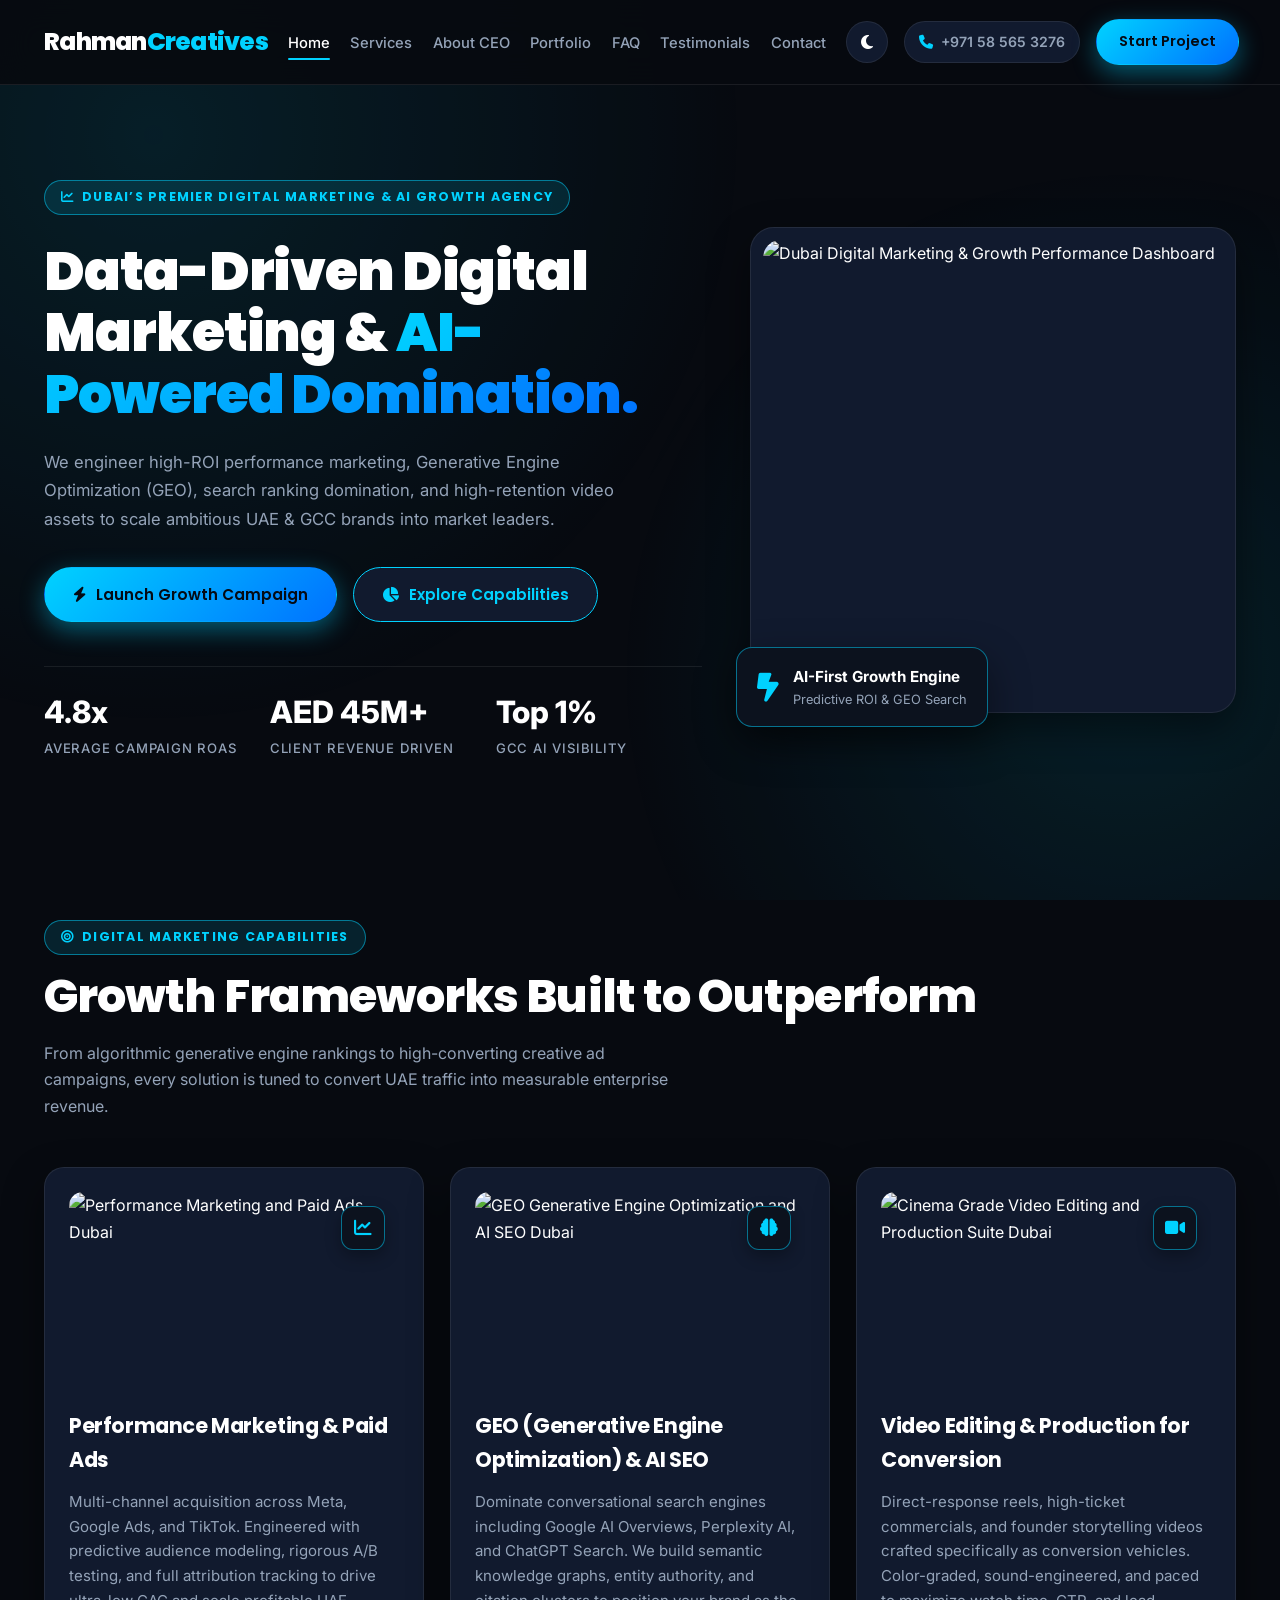
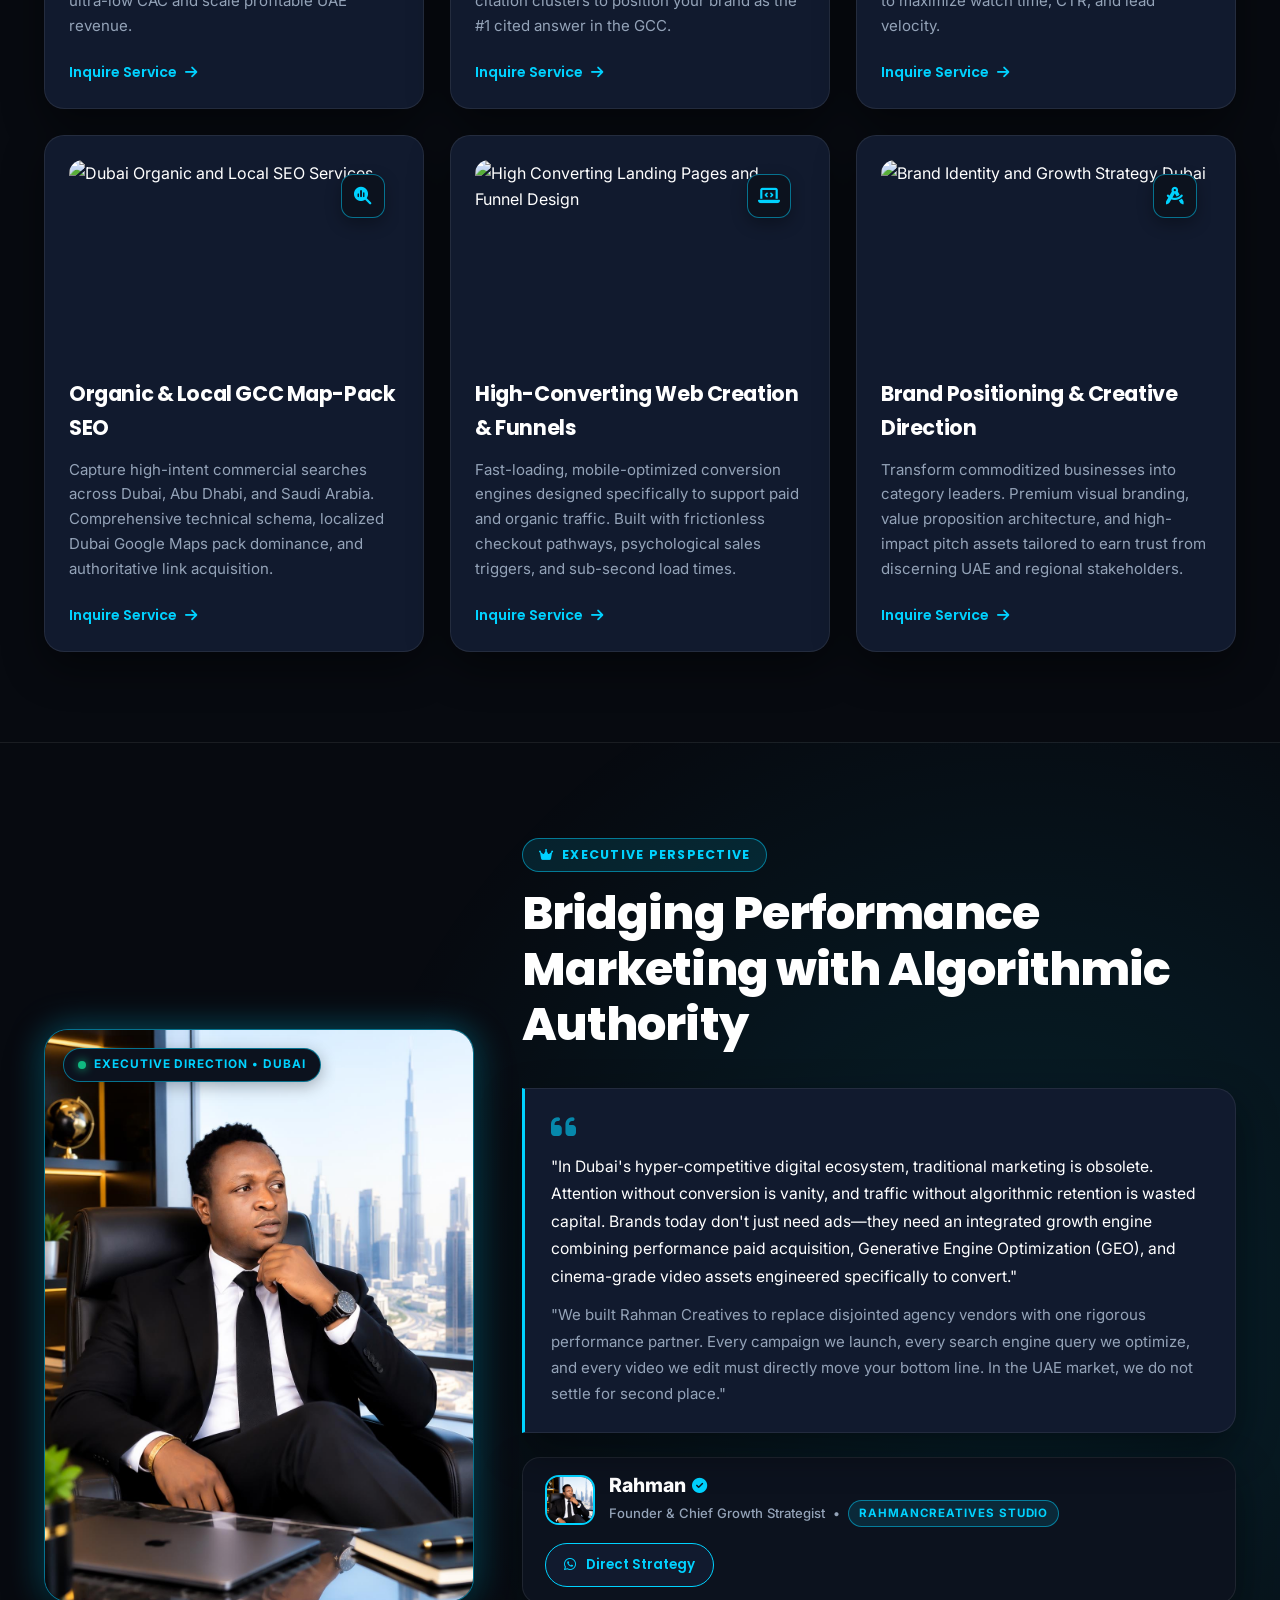
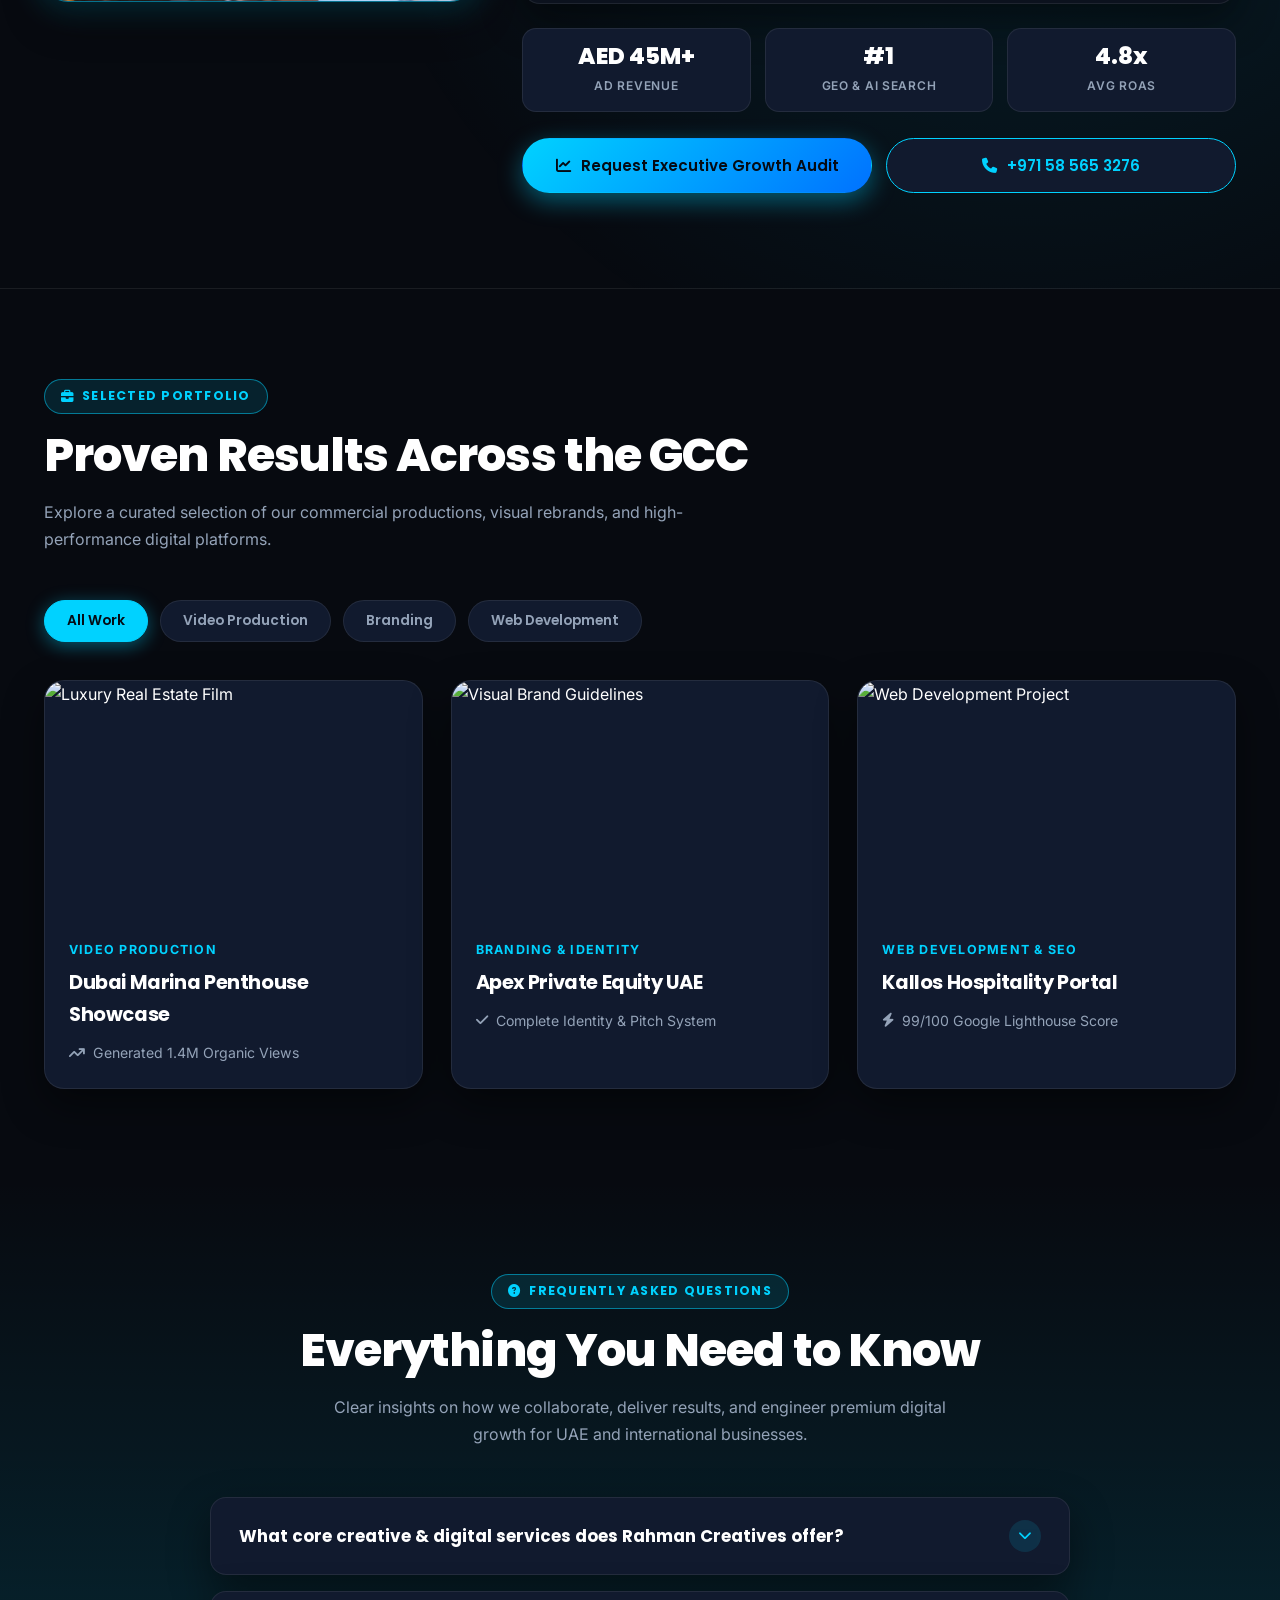
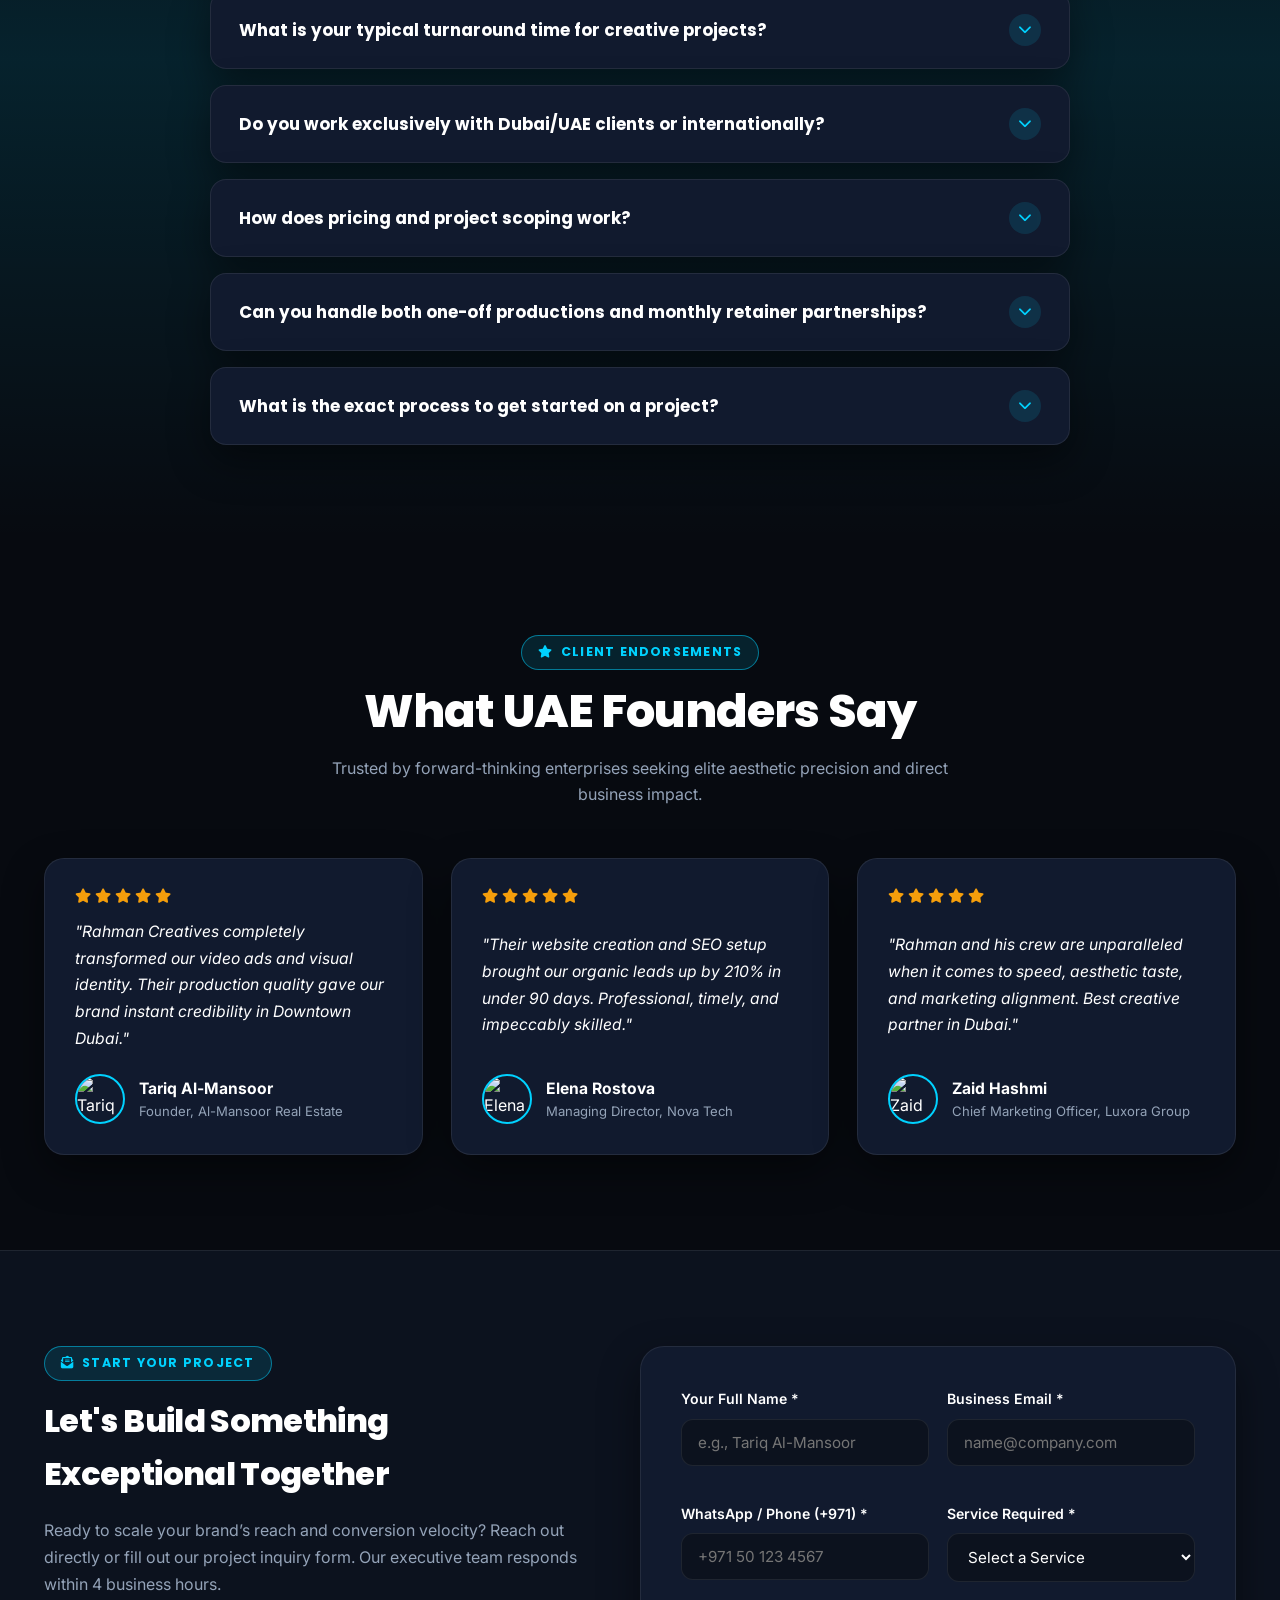
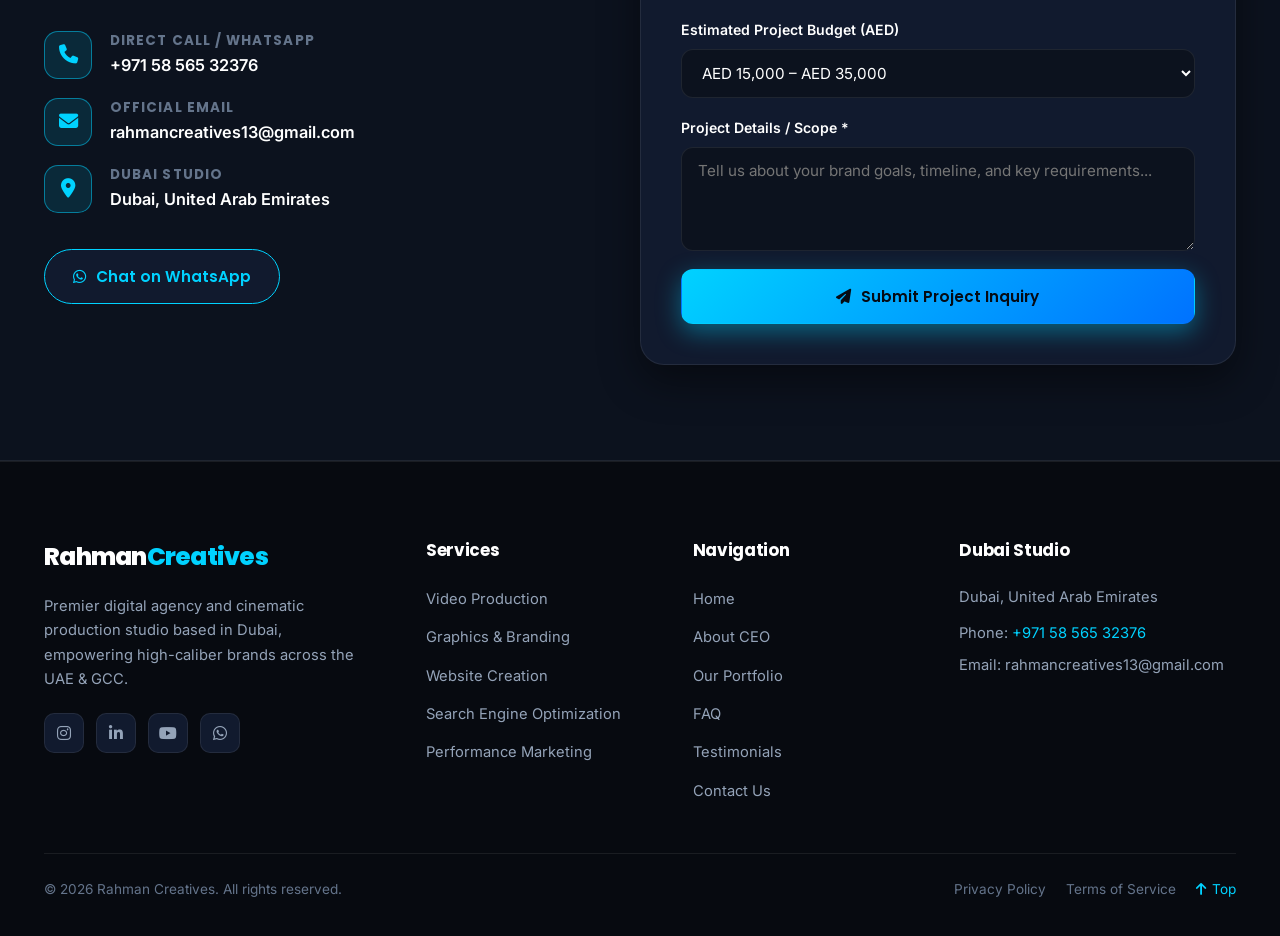
==== commit c6925d26: "Update index.html" ====
--- a/index.html
+++ b/index.html
@@ -71,12 +71,12 @@
         "image": "https://images.unsplash.com/photo-1551836022-d5d88e9218df?auto=format&fit=crop&w=1200&q=80",
         "@id": "https://www.rahmancreatives.com/",
         "url": "https://www.rahmancreatives.com/",
-        "telephone": "+9715856532376",
+        "telephone": "+971585653276",
         "email": "rahmancreatives13@gmail.com",
         "priceRange": "$$$$",
         "address": {
           "@type": "PostalAddress",
-          "streetAddress": "Downtown Dubai",
+          "streetAddress": "Dubai",
           "addressLocality": "Dubai",
           "addressRegion": "Dubai",
           "postalCode": "00000",
@@ -100,7 +100,7 @@
           "opens": "09:00",
           "closes": "19:00"
         },
-        "sameAs": ["https://wa.me/9715856532376"],
+        "sameAs": ["https://wa.me/971585653276"],
         "founder": {
           "@type": "Person",
           "name": "Rahman",
@@ -1959,8 +1959,8 @@
             <i class="fa-solid fa-moon" id="themeIcon"></i>
           </button>
 
-          <a href="tel:+9715856532376" class="phone-link">
-            <i class="fa-solid fa-phone"></i> +971 58 565 32376
+          <a href="tel:+971585653276" class="phone-link">
+            <i class="fa-solid fa-phone"></i> +971 58 565 3276
           </a>
 
           <a href="#contact" class="btn btn-primary header-cta-btn"
